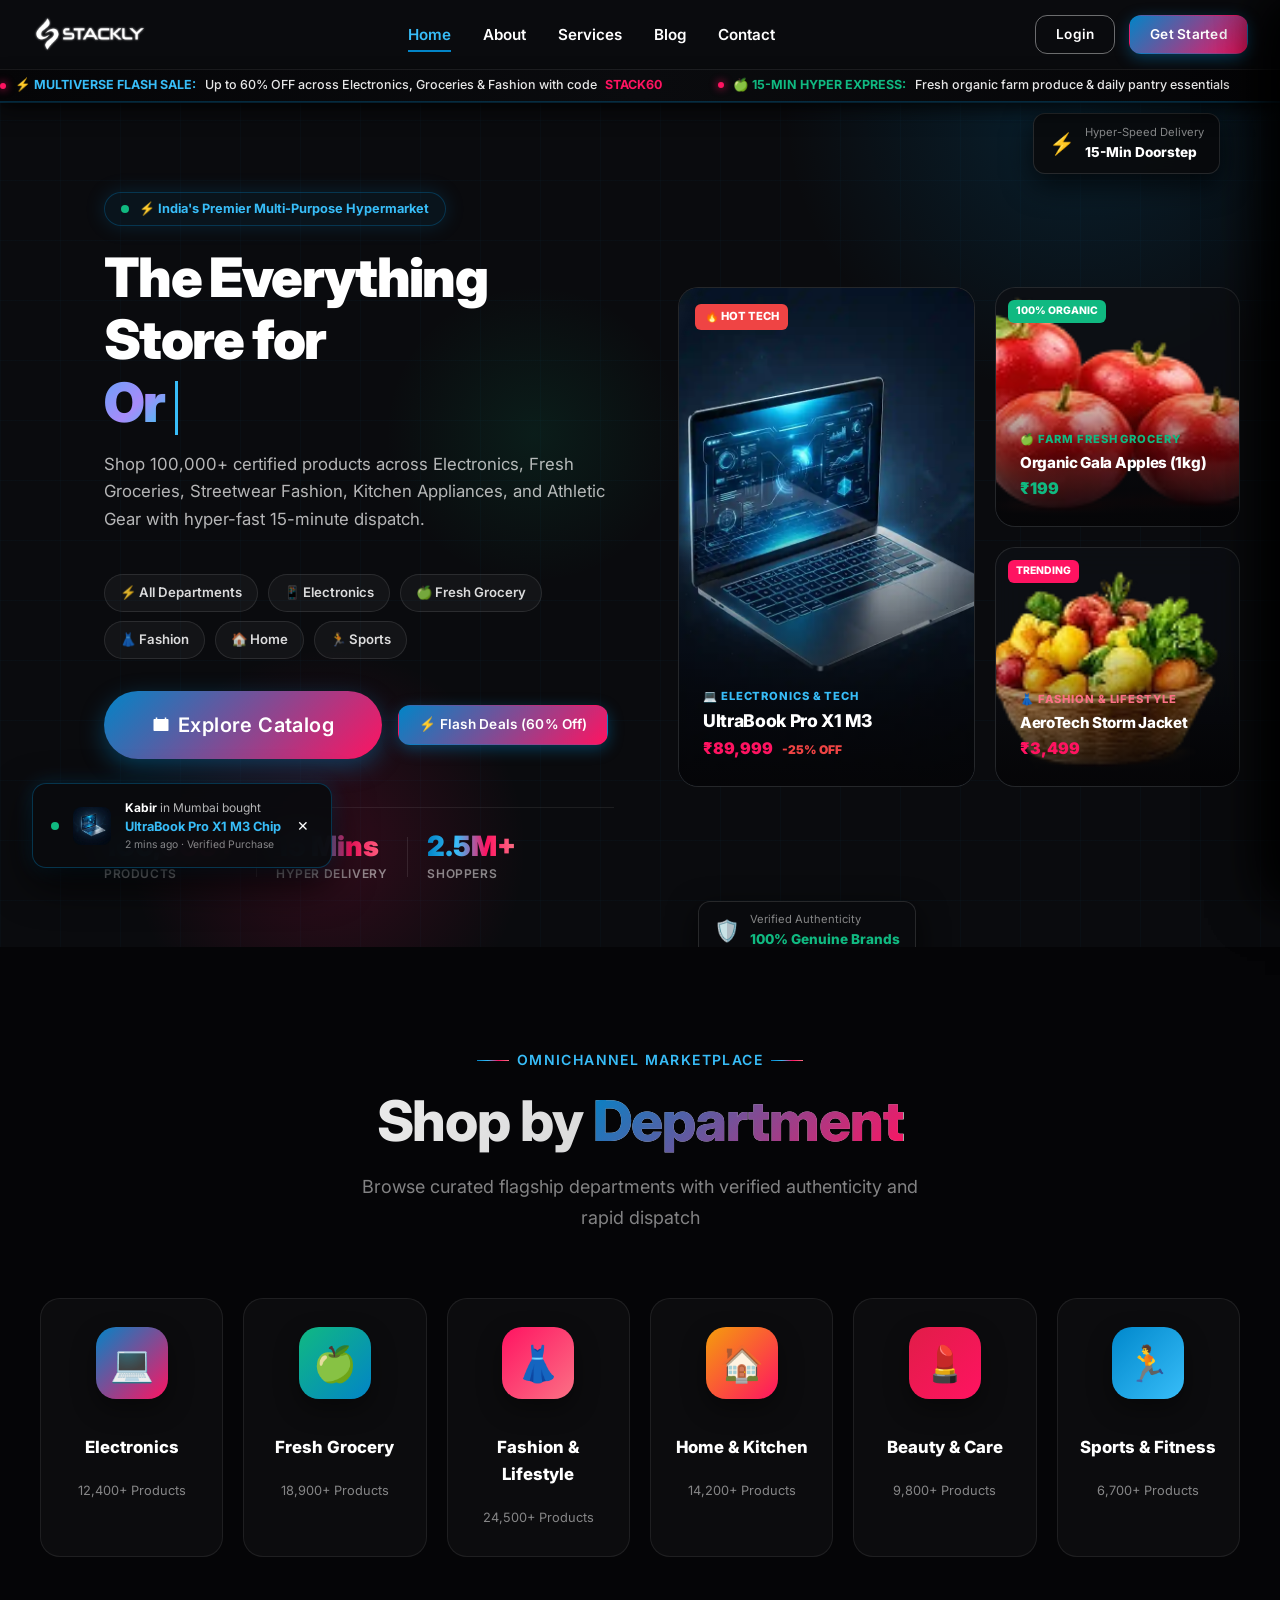
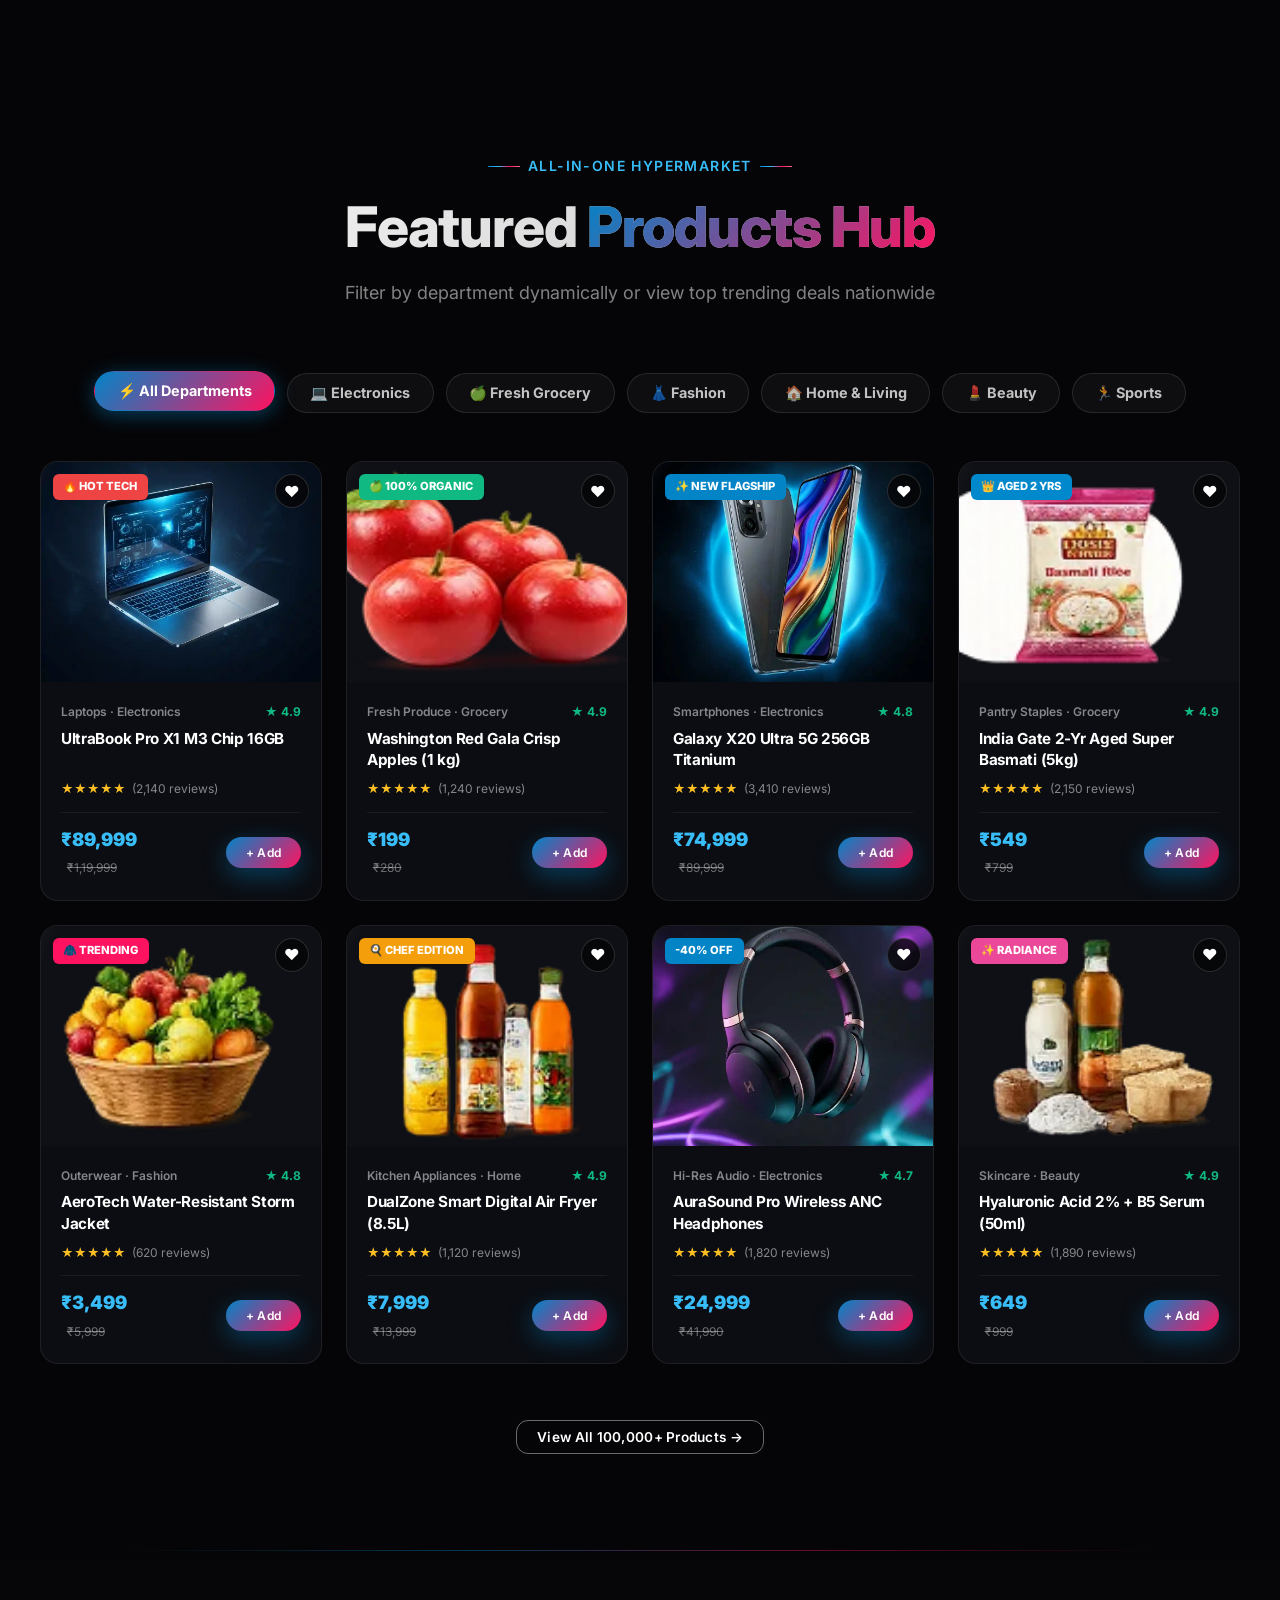
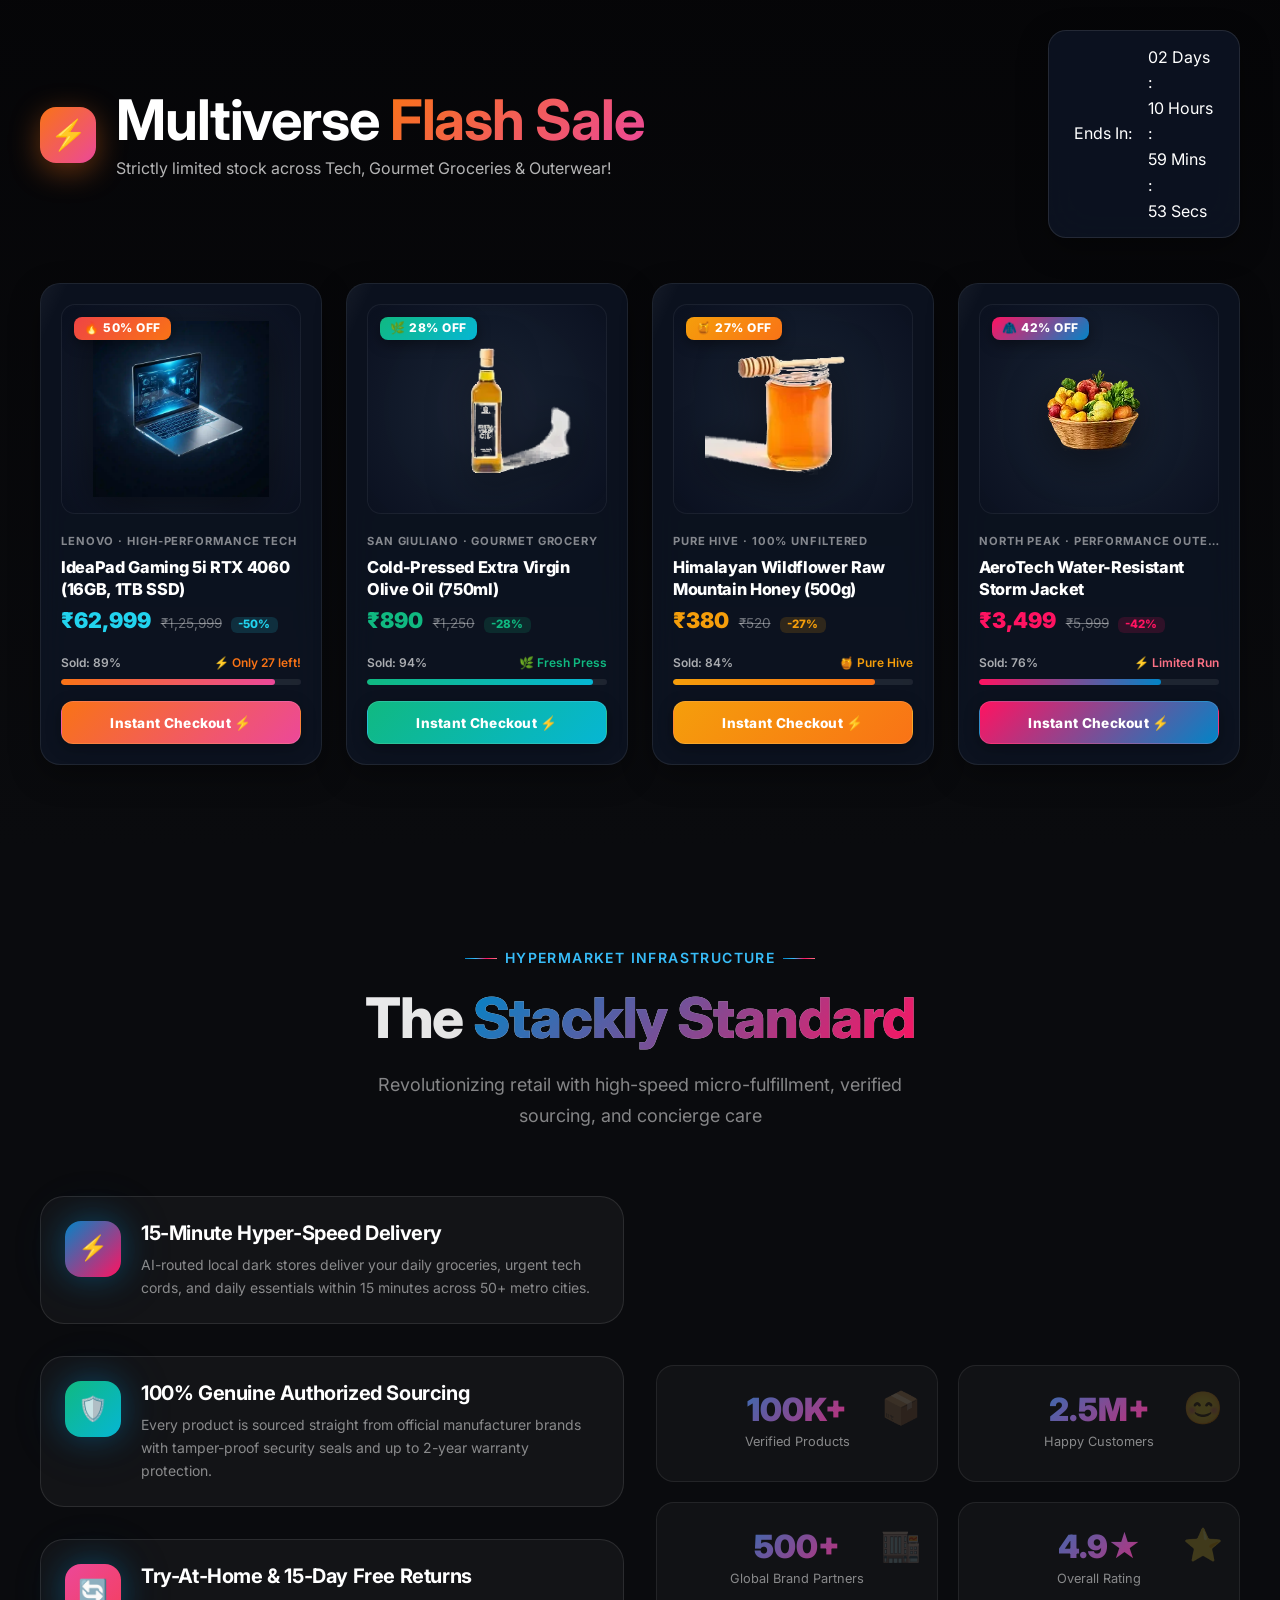
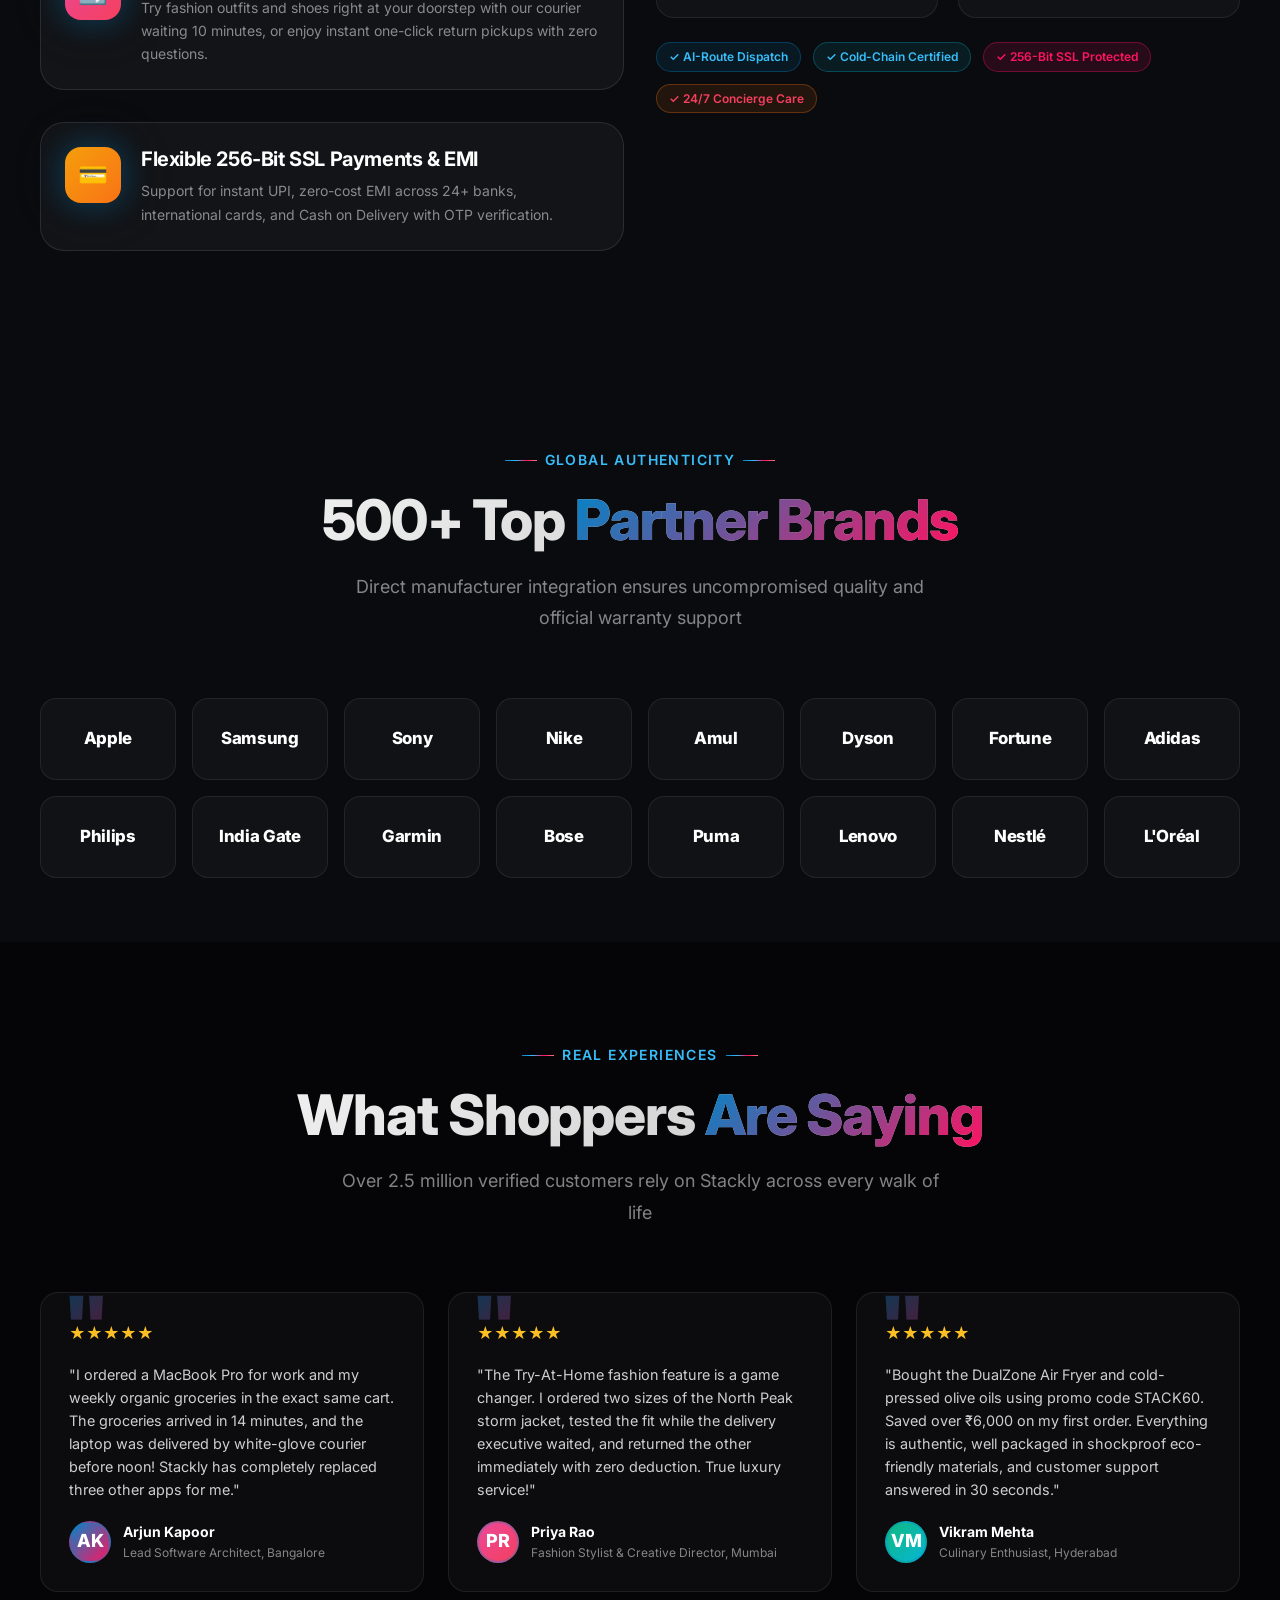
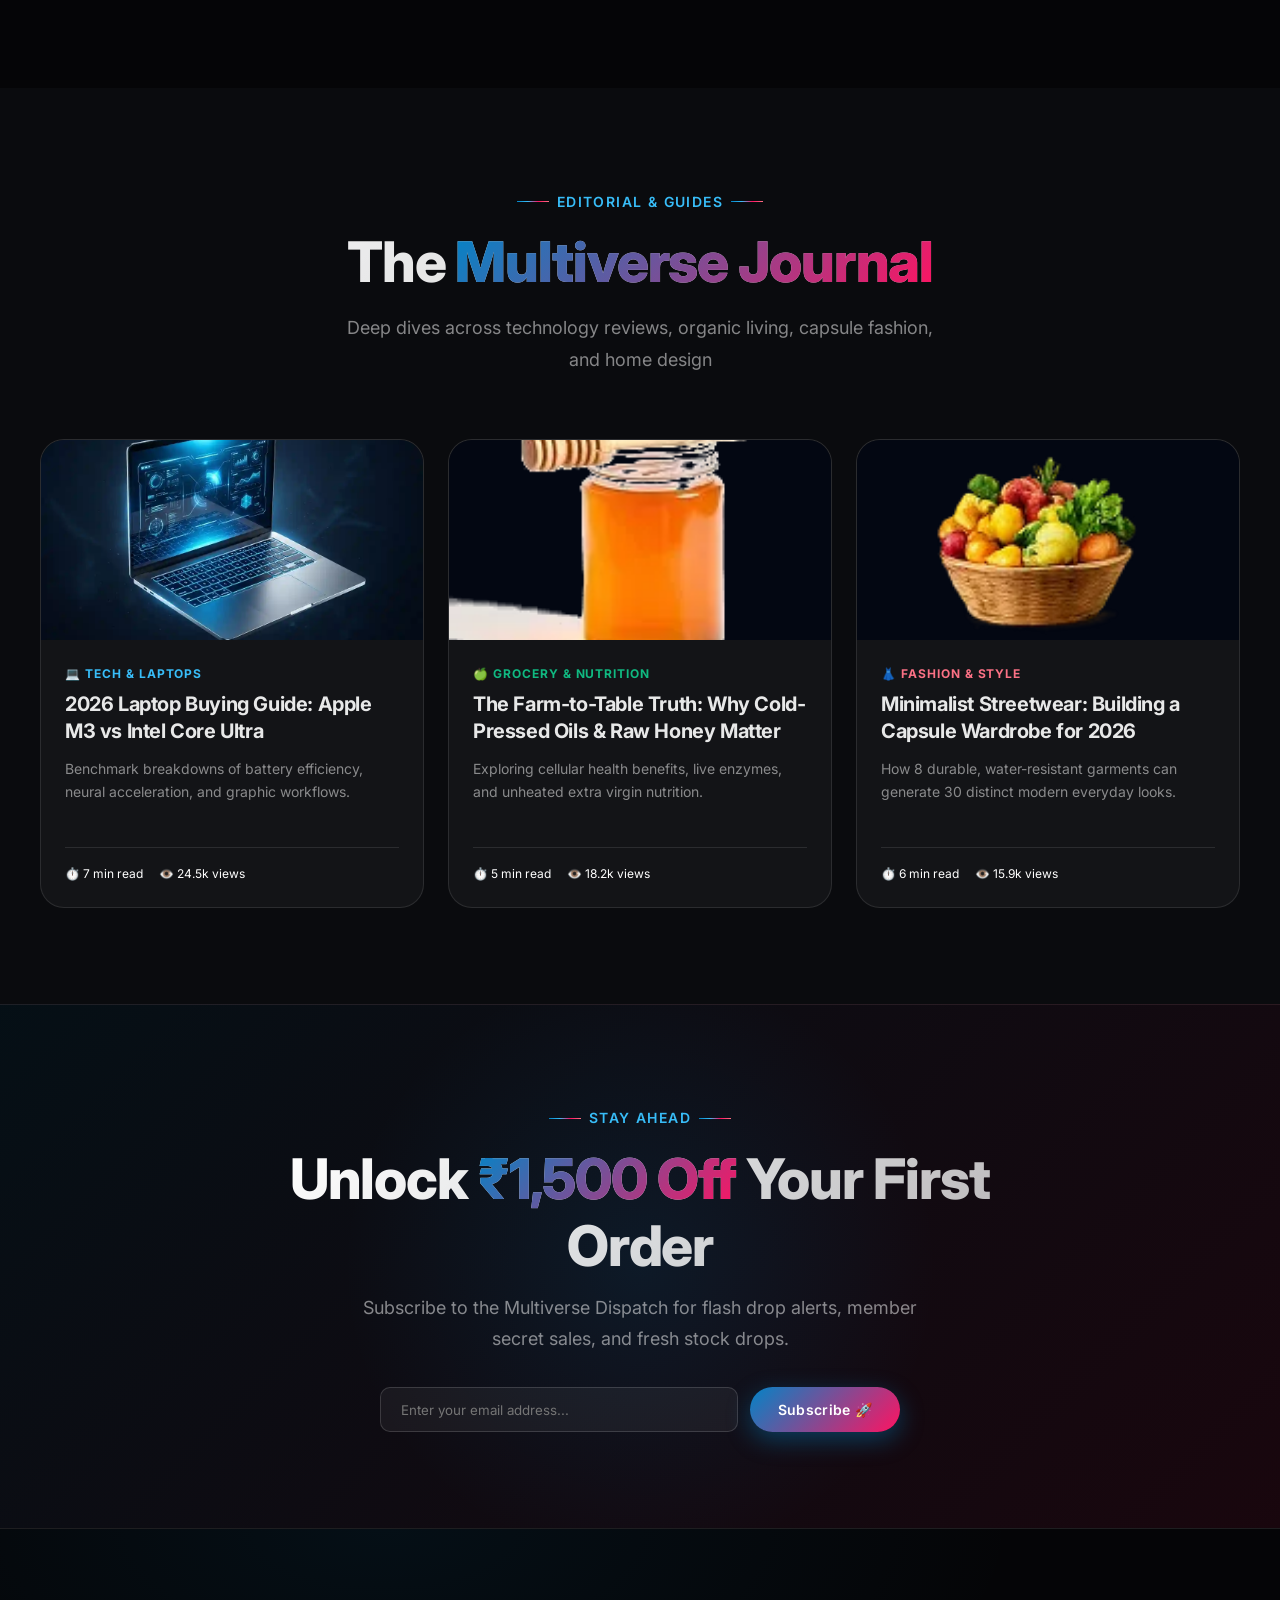
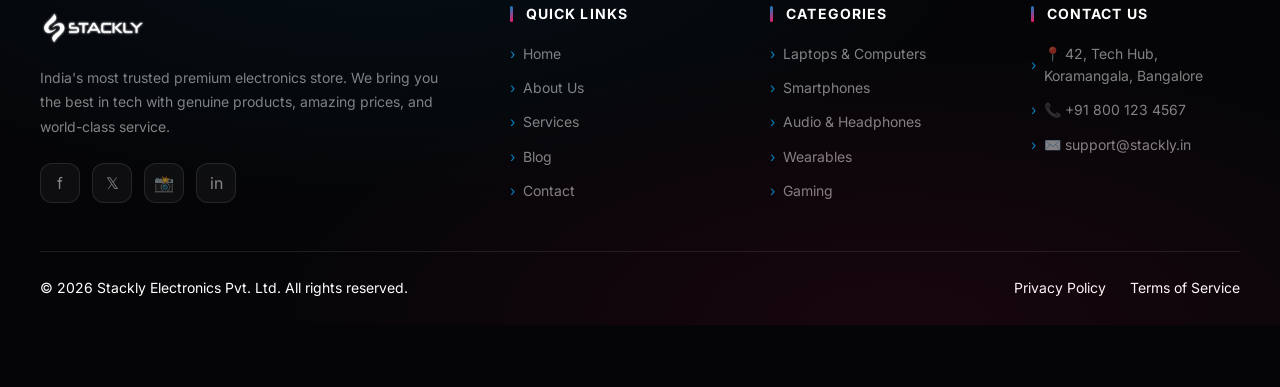
==== index.html @ fc753eb9 "hi" ====
<!DOCTYPE html>
<html lang="en">
<head>
  <meta charset="UTF-8" />
  <meta name="viewport" content="width=device-width, initial-scale=1.0" />
  <meta name="description" content="Stackly Multiverse — India's Premier Multi-Purpose E-Commerce Hypermarket. Shop 100,000+ verified products: Next-Gen Electronics, Farm-Fresh Groceries, Urban Fashion, Home & Kitchen Living, Beauty & Wellness, and Sports Gear." />
  <meta name="keywords" content="multipurpose ecommerce, electronics, grocery, fashion, home appliances, beauty, sports, buy online, stackly multiverse" />
  <meta name="author" content="Stackly Multiverse" />
  <meta property="og:title" content="Stackly Multiverse — The Multi-Purpose Hypermarket" />
  <meta property="og:description" content="Next-Gen Electronics, Organic Groceries, Designer Fashion, Smart Living. 15-Minute Delivery & 100% Genuine Warranty." />
  <meta property="og:type" content="website" />
  <meta property="og:image" content="images/hero-showcase.webp" />
  <meta name="theme-color" content="#050507" />
  <title>Stackly — Multiverse Multi-Purpose E-Commerce Hypermarket</title>

  <!-- CSS -->
  <link rel="stylesheet" href="css/variables.css" />
  <link rel="stylesheet" href="css/base.css" />
  <link rel="stylesheet" href="css/components.css" />
  <link rel="stylesheet" href="css/animations.css" />
  <link rel="stylesheet" href="css/home.css" />
  <link rel="stylesheet" href="css/responsive.css" />

  <style>
    /* ── STACKLY MULTIVERSE REVOLUTIONARY STYLING ── */
    :root {
      --navy-950: #050507; /* Pure OLED Jet Black */
      --navy-900: #0A0B0E; /* Jet Black Surface */
      --navy-800: #0E1015; /* Jet Black Card Container */
      --navy-700: #14161C; /* Jet Black Elevated */
      --blue-electric: #0284C7; /* Electric Cerulean Blue */
      --purple-vivid: #FF1361; /* Vivid Neon Rose */
      --cerulean: #0284C7;
      --neon-rose: #FF1361;
      --cyan-neon: #38BDF8; /* Luminous Cerulean Sky */
      --emerald-glow: #10B981;
      --orange-fire: #FF1361;
    }

    body {
      background-color: var(--navy-950);
      color: #ffffff;
      overflow-x: hidden;
      font-family: 'Outfit', 'Inter', -apple-system, BlinkMacSystemFont, sans-serif;
    }



    /* Hero section */
    .hero {
      padding-top: calc(var(--nav-height) + 30px);
      min-height: 92vh;
      display: flex;
      align-items: center;
      position: relative;
    }
    .hero-badge-wrap {
      display: inline-flex;
      align-items: center;
      gap: 0.6rem;
      background: rgba(2, 132, 199, 0.08);
      border: 1px solid rgba(2, 132, 199, 0.3);
      border-radius: 50px;
      padding: 0.35rem 1rem;
      font-size: 0.8rem;
      font-weight: 700;
      margin-bottom: 1.25rem;
      color: #38BDF8;
      box-shadow: 0 0 20px rgba(2, 132, 199, 0.2);
    }

    /* Department Pills in Hero */
    .hero-dept-pills {
      display: flex;
      flex-wrap: wrap;
      gap: 0.6rem;
      margin-top: 1.75rem;
      margin-bottom: 2rem;
    }
    .hero-dept-pill {
      background: rgba(255,255,255,0.04);
      border: 1px solid rgba(255,255,255,0.1);
      color: rgba(255,255,255,0.85);
      padding: 0.45rem 0.95rem;
      border-radius: 50px;
      font-size: 0.825rem;
      font-weight: 600;
      cursor: pointer;
      transition: all 0.25s ease;
      display: inline-flex;
      align-items: center;
      gap: 0.35rem;
      text-decoration: none;
    }
    .hero-dept-pill:hover {
      background: rgba(2, 132, 199, 0.18);
      border-color: rgba(2, 132, 199, 0.45);
      color: #fff;
      transform: translateY(-2px);
      box-shadow: 0 4px 15px rgba(2, 132, 199, 0.25);
    }

    /* Department Hub Tabs in Catalog */
    .dept-tabs-container {
      display: flex;
      justify-content: center;
      flex-wrap: wrap;
      gap: 0.75rem;
      margin: 2rem 0 3rem;
    }
    .dept-tab-btn {
      background: rgba(255,255,255,0.04);
      border: 1px solid rgba(255,255,255,0.1);
      color: rgba(255,255,255,0.75);
      padding: 0.65rem 1.4rem;
      border-radius: 50px;
      font-size: 0.9rem;
      font-weight: 700;
      cursor: pointer;
      transition: all 0.25s cubic-bezier(0.16, 1, 0.3, 1);
      display: flex;
      align-items: center;
      gap: 0.45rem;
    }
    .dept-tab-btn:hover {
      background: rgba(255,255,255,0.08);
      border-color: rgba(255,255,255,0.25);
      color: #fff;
      transform: translateY(-2px);
    }
    .dept-tab-btn.active {
      background: linear-gradient(135deg, #0284C7, #FF1361);
      border-color: transparent;
      color: #fff;
      box-shadow: 0 4px 20px rgba(2, 132, 199, 0.45);
      transform: translateY(-2px);
    }

    /* Hero 4-card 3D Grid */
    .multiverse-hero-grid {
      display: grid;
      grid-template-columns: 1.15fr 0.95fr;
      grid-template-rows: 240px 240px;
      gap: 1.25rem;
      height: 500px;
    }
    .m-hero-card {
      position: relative;
      border-radius: 20px;
      overflow: hidden;
      border: 1px solid rgba(255,255,255,0.1);
      background: rgba(14, 16, 21, 0.85);
      backdrop-filter: blur(16px);
      cursor: pointer;
      transition: all 0.35s cubic-bezier(0.16, 1, 0.3, 1);
    }
    .m-hero-card:hover {
      transform: translateY(-6px) scale(1.02);
      border-color: rgba(2, 132, 199, 0.45);
      box-shadow: 0 20px 40px rgba(0,0,0,0.8), 0 0 25px rgba(2, 132, 199, 0.25);
    }
    .m-hero-card.span-row {
      grid-row: span 2;
    }
    .m-hero-card img {
      width: 100%;
      height: 100%;
      object-fit: cover;
      object-position: center;
      transition: transform 0.6s ease;
    }
    .m-hero-card:hover img {
      transform: scale(1.08);
    }
    .m-hero-card-overlay {
      position: absolute;
      inset: 0;
      background: linear-gradient(180deg, transparent 40%, rgba(5, 5, 7, 0.95) 100%);
      display: flex;
      flex-direction: column;
      justify-content: flex-end;
      padding: 1.5rem;
    }
    .m-hero-card-dept {
      font-size: 0.7rem;
      font-weight: 800;
      text-transform: uppercase;
      letter-spacing: 0.08em;
      color: #38BDF8;
      margin-bottom: 0.25rem;
    }
    .m-hero-card-title {
      font-size: 1.1rem;
      font-weight: 800;
      color: #ffffff;
      line-height: 1.25;
      margin-bottom: 0.25rem;
    }
    .m-hero-card-price {
      font-size: 1rem;
      font-weight: 900;
      color: #FF1361;
    }

    /* Floating Badge Pill */
    .hero-floating-pill {
      position: absolute;
      background: rgba(10, 11, 14, 0.92);
      border: 1px solid rgba(255,255,255,0.12);
      border-radius: 12px;
      padding: 0.6rem 0.95rem;
      display: flex;
      align-items: center;
      gap: 0.6rem;
      box-shadow: 0 10px 30px rgba(0,0,0,0.7);
      backdrop-filter: blur(12px);
      z-index: 5;
      animation: heroFloatUp 6s ease-in-out infinite;
    }

    /* Category Cards */
    .category-card {
      background: rgba(255,255,255,0.03);
      border: 1px solid rgba(255,255,255,0.08);
      border-radius: 20px;
      padding: 1.75rem 1.25rem;
      text-align: center;
      transition: all 0.3s cubic-bezier(0.16, 1, 0.3, 1);
      display: flex;
      flex-direction: column;
      align-items: center;
      text-decoration: none;
    }
    .category-card:hover {
      transform: translateY(-8px);
      background: rgba(255,255,255,0.06);
      border-color: rgba(2, 132, 199, 0.4);
      box-shadow: 0 15px 35px rgba(0,0,0,0.6), 0 0 20px rgba(2, 132, 199, 0.2);
    }
    .category-card .cat-icon-box {
      width: 72px; height: 72px;
      border-radius: 20px;
      display: flex; align-items: center; justify-content: center;
      font-size: 2.2rem;
      margin-bottom: 1.2rem;
      box-shadow: 0 10px 25px rgba(0,0,0,0.4);
      transition: transform 0.3s ease;
    }
    .category-card:hover .cat-icon-box {
      transform: scale(1.12) rotate(4deg);
    }

    /* Product Card Body Enhancements */
    .product-card {
      background: rgba(14, 16, 21, 0.85);
      border: 1px solid rgba(255,255,255,0.08);
      border-radius: 18px;
      overflow: hidden;
      display: flex;
      flex-direction: column;
      transition: all 0.3s cubic-bezier(0.16, 1, 0.3, 1);
    }
    .product-card:hover {
      transform: translateY(-6px);
      border-color: rgba(2, 132, 199, 0.4);
      box-shadow: 0 15px 35px rgba(0,0,0,0.7), 0 0 20px rgba(2, 132, 199, 0.2);
    }
    .product-card__image-wrap {
      height: 220px;
      position: relative;
      overflow: hidden;
      background: #0A0B0E;
      display: flex; align-items: center; justify-content: center;
    }
    .product-card__image {
      width: 100%; height: 100%;
      object-fit: cover;
      transition: transform 0.5s ease;
    }
    .product-card:hover .product-card__image {
      transform: scale(1.08);
    }
    .product-card__badge {
      position: absolute;
      top: 0.75rem; left: 0.75rem;
      padding: 0.25rem 0.65rem;
      border-radius: 6px;
      font-size: 0.7rem;
      font-weight: 800;
      color: #fff;
      z-index: 2;
    }
    .product-card__fav {
      position: absolute;
      top: 0.75rem; right: 0.75rem;
      width: 34px; height: 34px;
      border-radius: 50%;
      background: rgba(5, 5, 7, 0.8);
      border: 1px solid rgba(255,255,255,0.15);
      display: flex; align-items: center; justify-content: center;
      cursor: pointer;
      font-size: 0.95rem;
      color: #fff;
      z-index: 2;
      transition: all 0.2s ease;
    }
    .product-card__fav:hover {
      transform: scale(1.15);
      background: rgba(255, 19, 97, 0.2);
      border-color: #FF1361;
      color: #FF1361;
    }
    .product-card__overlay {
      position: absolute;
      inset: 0;
      background: rgba(5, 5, 7, 0.6);
      opacity: 0;
      display: flex;
      align-items: center;
      justify-content: center;
      transition: opacity 0.3s ease;
      z-index: 1;
    }
    .product-card:hover .product-card__overlay {
      opacity: 1;
    }
    .product-card__body {
      padding: 1.25rem;
      display: flex;
      flex-direction: column;
      flex: 1;
    }
    .product-card__category {
      font-size: 0.75rem;
      color: rgba(255,255,255,0.5);
      font-weight: 600;
      margin-bottom: 0.4rem;
    }
    .product-card__name {
      font-size: 0.95rem;
      font-weight: 700;
      color: #ffffff;
      line-height: 1.4;
      margin-bottom: 0.5rem;
      display: -webkit-box;
      -webkit-line-clamp: 2;
      -webkit-box-orient: vertical;
      overflow: hidden;
      min-height: 2.7rem;
    }
    .product-card__rating {
      font-size: 0.75rem;
      display: flex;
      align-items: center;
      gap: 0.35rem;
      margin-bottom: 0.85rem;
    }
    .product-card__footer {
      display: flex;
      align-items: center;
      justify-content: space-between;
      margin-top: auto;
      padding-top: 0.75rem;
      border-top: 1px solid rgba(255,255,255,0.06);
    }
    .product-card__price {
      font-size: 1.15rem;
      font-weight: 900;
      color: #38BDF8;
    }
    .product-card__original-price {
      font-size: 0.75rem;
      color: rgba(255,255,255,0.4);
      text-decoration: line-through;
      margin-left: 0.35rem;
    }

    /* Responsive */
    @media (max-width: 992px) {
      .multiverse-hero-grid {
        grid-template-columns: 1fr;
        height: auto;
      }
      .m-hero-card.span-row {
        grid-row: auto;
        height: 260px;
      }
      .m-hero-card {
        height: 220px;
      }
    }
  </style>
</head>

<body class="has-deals-bar">

  <!-- Scroll Progress Indicator (Reference) -->
  <div class="scroll-progress-container" id="scroll-progress-container">
    <div class="scroll-progress-bar"></div>
  </div>

  <!-- ═══════════════════════════════════════════════ NAVBAR HEADER (REFERENCE) ══ -->
  <header>
    <div class="container navbar">
      <!-- Exact Logo from Reference -->
      <a href="index.html" class="logo" id="nav-brand-logo" aria-label="Stackly Home">
        <img class="logo-img" src="images/stackly-logo.webp" alt="Stackly Logo">
      </a>

      <!-- Nav Links from Reference -->
      <ul class="nav-links" id="navbar-links">
        <li><a href="index.html" class="nav-link active">Home</a></li>
        <li><a href="about.html" class="nav-link">About</a></li>
        <li><a href="services.html" class="nav-link">Services</a></li>
        <li><a href="blog.html" class="nav-link">Blog</a></li>
        <li><a href="contact.html" class="nav-link">Contact</a></li>
        <li class="mobile-menu-actions">
          <a href="login.html" class="btn btn-outline btn-sm btn-shimmer">Login</a>
          <a href="create-account.html" class="btn btn-secondary btn-sm btn-shimmer">Get Started</a>
        </li>
      </ul>

      <!-- Nav Actions from Reference -->
      <div class="nav-actions">
        <a href="login.html" class="btn btn-outline btn-sm btn-shimmer" id="nav-login">Login</a>
        <a href="create-account.html" class="btn btn-secondary btn-sm btn-shimmer" id="nav-get-started">Get Started</a>
      </div>
      <!-- Hamburger Menu Toggle -->
      <button class="hamburger" id="navbar-hamburger" aria-label="Toggle Navigation">
        <span></span>
        <span></span>
        <span></span>
      </button>
    </div>

    <!-- ═══════════════════════════════════════════════ TOP SALE LINE / LIVE DEALS TICKER ══ -->
    <div class="live-deals-bar" aria-label="Live deals ticker">
      <div class="live-deals-track">
        <div class="live-deal-item"><span class="live-deal-dot"></span> <span class="accent">⚡ MULTIVERSE FLASH SALE:</span> Up to 60% OFF across Electronics, Groceries & Fashion with code <span class="accent-orange">STACK60</span></div>
        <div class="live-deal-item"><span class="live-deal-dot"></span> <span class="accent-green">🍏 15-MIN HYPER EXPRESS:</span> Fresh organic farm produce & daily pantry essentials</div>
        <div class="live-deal-item"><span class="live-deal-dot"></span> <span class="accent">📱 TECH DROP:</span> Apple M3 Laptops · Galaxy S25 Ultra · Sony WH-1000XM5 in stock</div>
        <div class="live-deal-item"><span class="live-deal-dot"></span> <span class="accent-orange">👗 FASHION SEASON:</span> 40% OFF North Peak Storm Jackets & Performance Footwear</div>
        <div class="live-deal-item"><span class="live-deal-dot"></span> 📦 Free Express White-Glove Courier on orders above ₹999 | 🛡️ 100% Genuine Brand Warranty</div>
        <div class="live-deal-item"><span class="live-deal-dot"></span> <span class="accent">⚡ MULTIVERSE FLASH SALE:</span> Up to 60% OFF across Electronics, Groceries & Fashion with code <span class="accent-orange">STACK60</span></div>
        <div class="live-deal-item"><span class="live-deal-dot"></span> <span class="accent-green">🍏 15-MIN HYPER EXPRESS:</span> Fresh organic farm produce & daily pantry essentials</div>
        <div class="live-deal-item"><span class="live-deal-dot"></span> <span class="accent">📱 TECH DROP:</span> Apple M3 Laptops · Galaxy S25 Ultra · Sony WH-1000XM5 in stock</div>
      </div>
    </div>
  </header>

  <!-- ═══════════════════════════════════════════════ MULTIVERSE HERO ══ -->
  <section class="hero" id="hero" aria-label="Hero section">

    <!-- Ambient Glowing Orbs Background -->
    <div class="hero-bg" aria-hidden="true">
      <div class="hero-grid-pattern"></div>
      <div class="hero-animated-bg">
        <div class="orb-1" style="background:radial-gradient(circle,rgba(2,132,199,0.18) 0%,transparent 70%)"></div>
        <div class="orb-2" style="background:radial-gradient(circle,rgba(255,19,97,0.16) 0%,transparent 70%)"></div>
        <div class="orb-3" style="background:radial-gradient(circle,rgba(16,185,129,0.10) 0%,transparent 70%)"></div>
      </div>
      <div class="hero-particles" id="heroParticles"></div>
    </div>

    <div class="container hero-grid" style="display:grid;grid-template-columns:1.05fr 1fr;gap:3rem;align-items:center;position:relative;z-index:2">
      
      <!-- Left: Content -->
      <div class="hero-content" style="padding-right:1rem">
        <div class="hero-badge-wrap reveal">
          <span class="live-beacon"></span>
          <span>⚡ India's Premier Multi-Purpose Hypermarket</span>
        </div>

        <h1 class="hero-headline reveal delay-1" id="hero-title" style="font-size:3.4rem;line-height:1.15;font-weight:900;margin-bottom:1rem">
          <span>The Everything Store for </span><br/>
          <span style="background:linear-gradient(135deg,#60A5FA,#A78BFA,#22D3EE);-webkit-background-clip:text;-webkit-text-fill-color:transparent;background-clip:text">
            <span data-typing='["Next-Gen Electronics","Organic Farm Groceries","Designer Urban Fashion","Smart Living & Home","Active Sports Fitness"]'>Next-Gen Electronics</span>
          </span>
          <span class="typing-cursor" aria-hidden="true"></span>
        </h1>

        <p class="hero-desc reveal delay-2" style="font-size:1.05rem;line-height:1.65;color:rgba(255,255,255,0.7);max-width:540px">
          Shop 100,000+ certified products across Electronics, Fresh Groceries, Streetwear Fashion, Kitchen Appliances, and Athletic Gear with hyper-fast 15-minute dispatch.
        </p>

        <!-- Department Quick Switcher Pills in Hero -->
        <div class="hero-dept-pills reveal delay-2">
          <a href="#featured" onclick="StacklyStore.filterByDepartment('all')" class="hero-dept-pill">⚡ All Departments</a>
          <a href="#featured" onclick="StacklyStore.filterByDepartment('electronics')" class="hero-dept-pill">📱 Electronics</a>
          <a href="#featured" onclick="StacklyStore.filterByDepartment('grocery')" class="hero-dept-pill">🍏 Fresh Grocery</a>
          <a href="#featured" onclick="StacklyStore.filterByDepartment('fashion')" class="hero-dept-pill">👗 Fashion</a>
          <a href="#featured" onclick="StacklyStore.filterByDepartment('home')" class="hero-dept-pill">🏠 Home</a>
          <a href="#featured" onclick="StacklyStore.filterByDepartment('sports')" class="hero-dept-pill">🏃 Sports</a>
        </div>

        <div class="hero-cta reveal delay-3" style="display:flex;gap:1rem;flex-wrap:wrap">
          <a href="404.html" class="btn btn-primary btn-xl magnetic" id="hero-shop-now" aria-label="Explore Catalog">
            <svg width="18" height="18" viewBox="0 0 24 24" fill="currentColor"><path d="M7 4V2H5v2H3a1 1 0 0 0-1 1v14a1 1 0 0 0 1 1h18a1 1 0 0 0 1-1V5a1 1 0 0 0-1-1h-2V2h-2v2H7zm11 2v2h-2V6H8v2H6V6H4v12h16V6h-2z"/></svg>
            Explore Catalog
          </a>
          <a href="404.html" class="btn btn-secondary btn-xl" id="hero-view-deals" aria-label="View Flash Deals">
            ⚡ Flash Deals (60% Off)
          </a>
        </div>

        <!-- Animated Stats Counter -->
        <div class="hero-stats reveal delay-4" style="margin-top:2.5rem;display:flex;gap:2.5rem;border-top:1px solid rgba(255,255,255,0.08);padding-top:1.5rem">
          <div class="hero-stat-item">
            <div class="hero-stat-number" style="font-size:1.75rem;font-weight:900;color:#fff" data-counter data-target="100000" data-suffix="+" data-duration="2500">100K+</div>
            <div class="hero-stat-label" style="font-size:0.75rem;color:rgba(255,255,255,0.5);text-transform:uppercase;letter-spacing:0.05em">Products</div>
          </div>
          <div class="hero-stat-item">
            <div class="hero-stat-number" style="font-size:1.75rem;font-weight:900;color:#10B981" data-counter data-target="15" data-suffix=" Mins" data-duration="1500">15 Mins</div>
            <div class="hero-stat-label" style="font-size:0.75rem;color:rgba(255,255,255,0.5);text-transform:uppercase;letter-spacing:0.05em">Hyper Delivery</div>
          </div>
          <div class="hero-stat-item">
            <div class="hero-stat-number" style="font-size:1.75rem;font-weight:900;color:#60A5FA" data-counter data-target="2.5" data-suffix="M+" data-duration="2000" data-decimals="1">2.5M+</div>
            <div class="hero-stat-label" style="font-size:0.75rem;color:rgba(255,255,255,0.5);text-transform:uppercase;letter-spacing:0.05em">Shoppers</div>
          </div>
        </div>
      </div>

      <!-- Right: Visual Multiverse 4-Card 3D Showcase -->
      <div class="hero-visual reveal reveal-right" style="position:relative">
        
        <div class="multiverse-hero-grid" data-parallax="0.04">
          
          <!-- Card 1 (Span 2 rows): Laptop & Tech -->
          <div class="m-hero-card span-row tilt-card shimmer-card" onclick="StacklyStore.openQuickView('p-laptop-1')">
            <img src="images/product-laptop.webp" alt="UltraBook Pro X1 M3" loading="eager" />
            <div class="m-hero-card-overlay">
              <span class="m-hero-card-dept">💻 Electronics & Tech</span>
              <h3 class="m-hero-card-title">UltraBook Pro X1 M3</h3>
              <div class="m-hero-card-price">₹89,999 <span style="font-size:0.75rem;color:#ef4444;margin-left:0.4rem">-25% OFF</span></div>
            </div>
            <div style="position:absolute;top:1rem;left:1rem;background:#EF4444;color:#fff;font-size:0.7rem;font-weight:800;padding:0.25rem 0.6rem;border-radius:6px;z-index:2">🔥 HOT TECH</div>
          </div>

          <!-- Card 2: Fresh Grocery -->
          <div class="m-hero-card tilt-card shimmer-card" onclick="StacklyStore.openQuickView('p-groc-1')">
            <img src="images/product-apples.webp" alt="Fresh Washington Gala Apples" loading="eager" />
            <div class="m-hero-card-overlay">
              <span class="m-hero-card-dept" style="color:#10B981">🍏 Farm Fresh Grocery</span>
              <h3 class="m-hero-card-title" style="font-size:0.95rem">Organic Gala Apples (1kg)</h3>
              <div class="m-hero-card-price" style="color:#10B981">₹199</div>
            </div>
            <div style="position:absolute;top:0.75rem;left:0.75rem;background:#10B981;color:#fff;font-size:0.65rem;font-weight:800;padding:0.2rem 0.5rem;border-radius:6px;z-index:2">100% ORGANIC</div>
          </div>

          <!-- Card 3: Urban Fashion -->
          <div class="m-hero-card tilt-card shimmer-card" onclick="StacklyStore.openQuickView('p-fash-1')">
            <img src="images/product-jacket.webp" alt="AeroTech Storm Jacket" loading="eager" />
            <div class="m-hero-card-overlay">
              <span class="m-hero-card-dept" style="color:#FB7185">👗 Fashion & Lifestyle</span>
              <h3 class="m-hero-card-title" style="font-size:0.95rem">AeroTech Storm Jacket</h3>
              <div class="m-hero-card-price" style="color:#FF1361">₹3,499</div>
            </div>
            <div style="position:absolute;top:0.75rem;left:0.75rem;background:#FF1361;color:#fff;font-size:0.65rem;font-weight:800;padding:0.2rem 0.5rem;border-radius:6px;z-index:2">TRENDING</div>
          </div>

        </div>

        <!-- Floating Info Badges -->
        <div class="hero-floating-pill hero-float-1" style="top:-15px;right:20px">
          <span style="font-size:1.3rem">⚡</span>
          <div>
            <div style="font-size:0.7rem;color:rgba(255,255,255,0.5)">Hyper-Speed Delivery</div>
            <div style="font-size:0.85rem;font-weight:800;color:#fff">15-Min Doorstep</div>
          </div>
        </div>

        <div class="hero-floating-pill hero-float-2" style="bottom:-15px;left:20px">
          <span style="font-size:1.3rem">🛡️</span>
          <div>
            <div style="font-size:0.7rem;color:rgba(255,255,255,0.5)">Verified Authenticity</div>
            <div style="font-size:0.85rem;font-weight:800;color:#10B981">100% Genuine Brands</div>
          </div>
        </div>

      </div>

    </div>
  </section>

  <!-- ═══════════════════════════════════════════════ SHOP BY 6 CORE DEPARTMENTS ══ -->
  <section class="section categories-section" id="departments" aria-label="Shop by Department">
    <div class="container">
      <div class="section-header reveal">
        <div class="section-label">Omnichannel Marketplace</div>
        <h2 class="section-title">Shop by <span class="highlight">Department</span></h2>
        <p class="section-subtitle">Browse curated flagship departments with verified authenticity and rapid dispatch</p>
      </div>

      <div class="categories-grid" style="display:grid;grid-template-columns:repeat(auto-fit,minmax(180px,1fr));gap:1.25rem">
        
        <a href="#featured" onclick="StacklyStore.filterByDepartment('electronics')" class="category-card reveal" aria-label="Electronics & Tech">
          <div class="cat-icon-box" style="background:linear-gradient(135deg,#0284C7,#FF1361)">💻</div>
          <div class="category-name" style="font-weight:800;font-size:1.05rem;color:#fff;margin-bottom:0.25rem">Electronics</div>
          <div class="category-count" style="font-size:0.8rem;color:rgba(255,255,255,0.5)">12,400+ Products</div>
        </a>

        <a href="#featured" onclick="StacklyStore.filterByDepartment('grocery')" class="category-card reveal delay-1" aria-label="Fresh Grocery">
          <div class="cat-icon-box" style="background:linear-gradient(135deg,#10B981,#0284C7)">🍏</div>
          <div class="category-name" style="font-weight:800;font-size:1.05rem;color:#fff;margin-bottom:0.25rem">Fresh Grocery</div>
          <div class="category-count" style="font-size:0.8rem;color:rgba(255,255,255,0.5)">18,900+ Products</div>
        </a>

        <a href="#featured" onclick="StacklyStore.filterByDepartment('fashion')" class="category-card reveal delay-2" aria-label="Fashion & Apparel">
          <div class="cat-icon-box" style="background:linear-gradient(135deg,#FF1361,#FB7185)">👗</div>
          <div class="category-name" style="font-weight:800;font-size:1.05rem;color:#fff;margin-bottom:0.25rem">Fashion & Lifestyle</div>
          <div class="category-count" style="font-size:0.8rem;color:rgba(255,255,255,0.5)">24,500+ Products</div>
        </a>

        <a href="#featured" onclick="StacklyStore.filterByDepartment('home')" class="category-card reveal delay-3" aria-label="Home & Kitchen">
          <div class="cat-icon-box" style="background:linear-gradient(135deg,#F59E0B,#FF1361)">🏠</div>
          <div class="category-name" style="font-weight:800;font-size:1.05rem;color:#fff;margin-bottom:0.25rem">Home & Kitchen</div>
          <div class="category-count" style="font-size:0.8rem;color:rgba(255,255,255,0.5)">14,200+ Products</div>
        </a>

        <a href="#featured" onclick="StacklyStore.filterByDepartment('beauty')" class="category-card reveal delay-4" aria-label="Beauty & Wellness">
          <div class="cat-icon-box" style="background:linear-gradient(135deg,#E11D48,#FF1361)">💄</div>
          <div class="category-name" style="font-weight:800;font-size:1.05rem;color:#fff;margin-bottom:0.25rem">Beauty & Care</div>
          <div class="category-count" style="font-size:0.8rem;color:rgba(255,255,255,0.5)">9,800+ Products</div>
        </a>

        <a href="#featured" onclick="StacklyStore.filterByDepartment('sports')" class="category-card reveal delay-5" aria-label="Sports & Fitness">
          <div class="cat-icon-box" style="background:linear-gradient(135deg,#0088CC,#38BDF8)">🏃</div>
          <div class="category-name" style="font-weight:800;font-size:1.05rem;color:#fff;margin-bottom:0.25rem">Sports & Fitness</div>
          <div class="category-count" style="font-size:0.8rem;color:rgba(255,255,255,0.5)">6,700+ Products</div>
        </a>

      </div>
    </div>
  </section>

  <!-- ═══════════════════════════════════════════════ MULTIVERSE CATALOG WITH DEPARTMENT SWITCHER ══ -->
  <section class="section featured-products" id="featured" aria-label="Featured Multiverse Catalog">
    <div class="container">
      <div class="section-header reveal">
        <div class="section-label">All-In-One Hypermarket</div>
        <h2 class="section-title">Featured <span class="highlight">Products Hub</span></h2>
        <p class="section-subtitle">Filter by department dynamically or view top trending deals nationwide</p>
      </div>

      <!-- Animated Department Filter Tabs -->
      <div class="dept-tabs-container reveal">
        <button class="dept-tab-btn dept-pill active" onclick="StacklyStore.filterByDepartment('all', this)">⚡ All Departments</button>
        <button class="dept-tab-btn dept-pill" onclick="StacklyStore.filterByDepartment('electronics', this)">💻 Electronics</button>
        <button class="dept-tab-btn dept-pill" onclick="StacklyStore.filterByDepartment('grocery', this)">🍏 Fresh Grocery</button>
        <button class="dept-tab-btn dept-pill" onclick="StacklyStore.filterByDepartment('fashion', this)">👗 Fashion</button>
        <button class="dept-tab-btn dept-pill" onclick="StacklyStore.filterByDepartment('home', this)">🏠 Home & Living</button>
        <button class="dept-tab-btn dept-pill" onclick="StacklyStore.filterByDepartment('beauty', this)">💄 Beauty</button>
        <button class="dept-tab-btn dept-pill" onclick="StacklyStore.filterByDepartment('sports', this)">🏃 Sports</button>
      </div>

      <!-- Dynamic Product Grid -->
      <div class="products-grid" id="featured-products-grid" style="display:grid;grid-template-columns:repeat(auto-fill,minmax(260px,1fr));gap:1.5rem">
        <!-- Rendered by store-engine.js or initial static load -->
        
        <!-- Product 1: Laptop -->
        <div class="product-card tilt-card shimmer-card reveal">
          <div class="product-card__image-wrap">
            <span class="product-card__badge" style="background:#EF4444">🔥 HOT TECH</span>
            <img src="images/product-laptop.webp" alt="UltraBook Pro X1 M3" class="product-card__image" loading="lazy" />
            <button class="product-card__fav trigger-wishlist" onclick="event.stopPropagation(); StacklyStore.toggleWishlist('p-laptop-1')">❤️</button>
            <div class="product-card__overlay">
              <button class="btn btn-secondary btn-sm" onclick="StacklyStore.openQuickView('p-laptop-1')">Quick View</button>
            </div>
          </div>
          <div class="product-card__body">
            <div class="product-card__category" style="display:flex;justify-content:space-between">
              <span>Laptops · Electronics</span>
              <span style="color:#10b981;font-weight:700">★ 4.9</span>
            </div>
            <h3 class="product-card__name" onclick="StacklyStore.openQuickView('p-laptop-1')" style="cursor:pointer">UltraBook Pro X1 M3 Chip 16GB</h3>
            <div class="product-card__rating">
              <span style="color:#FBBF24">★★★★★</span>
              <span style="color:rgba(255,255,255,0.5)">(2,140 reviews)</span>
            </div>
            <div class="product-card__footer">
              <div class="product-card__pricing">
                <span class="product-card__price">₹89,999</span>
                <span class="product-card__original-price">₹1,19,999</span>
              </div>
              <button class="btn btn-primary btn-sm magnetic" onclick="window.location.href='404.html'">+ Add</button>
            </div>
          </div>
        </div>

        <!-- Product 2: Gala Apples -->
        <div class="product-card tilt-card shimmer-card reveal delay-1">
          <div class="product-card__image-wrap">
            <span class="product-card__badge" style="background:#10B981">🍏 100% ORGANIC</span>
            <img src="images/product-apples.webp" alt="Fresh Washington Gala Apples" class="product-card__image" loading="lazy" />
            <button class="product-card__fav trigger-wishlist" onclick="event.stopPropagation(); StacklyStore.toggleWishlist('p-groc-1')">❤️</button>
            <div class="product-card__overlay">
              <button class="btn btn-secondary btn-sm" onclick="StacklyStore.openQuickView('p-groc-1')">Quick View</button>
            </div>
          </div>
          <div class="product-card__body">
            <div class="product-card__category" style="display:flex;justify-content:space-between">
              <span>Fresh Produce · Grocery</span>
              <span style="color:#10b981;font-weight:700">★ 4.9</span>
            </div>
            <h3 class="product-card__name" onclick="StacklyStore.openQuickView('p-groc-1')" style="cursor:pointer">Washington Red Gala Crisp Apples (1 kg)</h3>
            <div class="product-card__rating">
              <span style="color:#FBBF24">★★★★★</span>
              <span style="color:rgba(255,255,255,0.5)">(1,240 reviews)</span>
            </div>
            <div class="product-card__footer">
              <div class="product-card__pricing">
                <span class="product-card__price">₹199</span>
                <span class="product-card__original-price">₹280</span>
              </div>
              <button class="btn btn-primary btn-sm magnetic" onclick="window.location.href='404.html'">+ Add</button>
            </div>
          </div>
        </div>

        <!-- Product 3: Smartphone -->
        <div class="product-card tilt-card shimmer-card reveal delay-2">
          <div class="product-card__image-wrap">
            <span class="product-card__badge" style="background:#0284C7">✨ NEW FLAGSHIP</span>
            <img src="images/product-smartphone.webp" alt="Galaxy X20 Ultra 5G" class="product-card__image" loading="lazy" />
            <button class="product-card__fav trigger-wishlist" onclick="event.stopPropagation(); StacklyStore.toggleWishlist('p-phone-1')">❤️</button>
            <div class="product-card__overlay">
              <button class="btn btn-secondary btn-sm" onclick="StacklyStore.openQuickView('p-phone-1')">Quick View</button>
            </div>
          </div>
          <div class="product-card__body">
            <div class="product-card__category" style="display:flex;justify-content:space-between">
              <span>Smartphones · Electronics</span>
              <span style="color:#10b981;font-weight:700">★ 4.8</span>
            </div>
            <h3 class="product-card__name" onclick="StacklyStore.openQuickView('p-phone-1')" style="cursor:pointer">Galaxy X20 Ultra 5G 256GB Titanium</h3>
            <div class="product-card__rating">
              <span style="color:#FBBF24">★★★★★</span>
              <span style="color:rgba(255,255,255,0.5)">(3,410 reviews)</span>
            </div>
            <div class="product-card__footer">
              <div class="product-card__pricing">
                <span class="product-card__price">₹74,999</span>
                <span class="product-card__original-price">₹89,999</span>
              </div>
              <button class="btn btn-primary btn-sm magnetic" onclick="window.location.href='404.html'">+ Add</button>
            </div>
          </div>
        </div>

        <!-- Product 4: Basmati Rice -->
        <div class="product-card tilt-card shimmer-card reveal delay-3">
          <div class="product-card__image-wrap">
            <span class="product-card__badge" style="background:#0088CC">👑 AGED 2 YRS</span>
            <img src="images/product-basmatirice.webp" alt="India Gate Basmati Rice" class="product-card__image" loading="lazy" />
            <button class="product-card__fav trigger-wishlist" onclick="event.stopPropagation(); StacklyStore.toggleWishlist('p-groc-4')">❤️</button>
            <div class="product-card__overlay">
              <button class="btn btn-secondary btn-sm" onclick="StacklyStore.openQuickView('p-groc-4')">Quick View</button>
            </div>
          </div>
          <div class="product-card__body">
            <div class="product-card__category" style="display:flex;justify-content:space-between">
              <span>Pantry Staples · Grocery</span>
              <span style="color:#10b981;font-weight:700">★ 4.9</span>
            </div>
            <h3 class="product-card__name" onclick="StacklyStore.openQuickView('p-groc-4')" style="cursor:pointer">India Gate 2-Yr Aged Super Basmati (5kg)</h3>
            <div class="product-card__rating">
              <span style="color:#FBBF24">★★★★★</span>
              <span style="color:rgba(255,255,255,0.5)">(2,150 reviews)</span>
            </div>
            <div class="product-card__footer">
              <div class="product-card__pricing">
                <span class="product-card__price">₹549</span>
                <span class="product-card__original-price">₹799</span>
              </div>
              <button class="btn btn-primary btn-sm magnetic" onclick="window.location.href='404.html'">+ Add</button>
            </div>
          </div>
        </div>

        <!-- Product 5: Fashion Jacket -->
        <div class="product-card tilt-card shimmer-card reveal">
          <div class="product-card__image-wrap">
            <span class="product-card__badge" style="background:#FF1361">🧥 TRENDING</span>
            <img src="images/product-jacket.webp" alt="AeroTech Storm Jacket" class="product-card__image" loading="lazy" />
            <button class="product-card__fav trigger-wishlist" onclick="event.stopPropagation(); StacklyStore.toggleWishlist('p-fash-1')">❤️</button>
            <div class="product-card__overlay">
              <button class="btn btn-secondary btn-sm" onclick="StacklyStore.openQuickView('p-fash-1')">Quick View</button>
            </div>
          </div>
          <div class="product-card__body">
            <div class="product-card__category" style="display:flex;justify-content:space-between">
              <span>Outerwear · Fashion</span>
              <span style="color:#10b981;font-weight:700">★ 4.8</span>
            </div>
            <h3 class="product-card__name" onclick="StacklyStore.openQuickView('p-fash-1')" style="cursor:pointer">AeroTech Water-Resistant Storm Jacket</h3>
            <div class="product-card__rating">
              <span style="color:#FBBF24">★★★★★</span>
              <span style="color:rgba(255,255,255,0.5)">(620 reviews)</span>
            </div>
            <div class="product-card__footer">
              <div class="product-card__pricing">
                <span class="product-card__price">₹3,499</span>
                <span class="product-card__original-price">₹5,999</span>
              </div>
              <button class="btn btn-primary btn-sm magnetic" onclick="window.location.href='404.html'">+ Add</button>
            </div>
          </div>
        </div>

        <!-- Product 6: Smart Air Fryer -->
        <div class="product-card tilt-card shimmer-card reveal delay-1">
          <div class="product-card__image-wrap">
            <span class="product-card__badge" style="background:#F59E0B">🍳 CHEF EDITION</span>
            <img src="images/product-airfryer.webp" alt="DualZone Smart Digital Air Fryer" class="product-card__image" loading="lazy" />
            <button class="product-card__fav trigger-wishlist" onclick="event.stopPropagation(); StacklyStore.toggleWishlist('p-home-1')">❤️</button>
            <div class="product-card__overlay">
              <button class="btn btn-secondary btn-sm" onclick="StacklyStore.openQuickView('p-home-1')">Quick View</button>
            </div>
          </div>
          <div class="product-card__body">
            <div class="product-card__category" style="display:flex;justify-content:space-between">
              <span>Kitchen Appliances · Home</span>
              <span style="color:#10b981;font-weight:700">★ 4.9</span>
            </div>
            <h3 class="product-card__name" onclick="StacklyStore.openQuickView('p-home-1')" style="cursor:pointer">DualZone Smart Digital Air Fryer (8.5L)</h3>
            <div class="product-card__rating">
              <span style="color:#FBBF24">★★★★★</span>
              <span style="color:rgba(255,255,255,0.5)">(1,120 reviews)</span>
            </div>
            <div class="product-card__footer">
              <div class="product-card__pricing">
                <span class="product-card__price">₹7,999</span>
                <span class="product-card__original-price">₹13,999</span>
              </div>
              <button class="btn btn-primary btn-sm magnetic" onclick="window.location.href='404.html'">+ Add</button>
            </div>
          </div>
        </div>

        <!-- Product 7: Audio Headphones -->
        <div class="product-card tilt-card shimmer-card reveal delay-2">
          <div class="product-card__image-wrap">
            <span class="product-card__badge" style="background:#0284C7">-40% OFF</span>
            <img src="images/product-headphones.webp" alt="AuraSound Pro Headphones" class="product-card__image" loading="lazy" />
            <button class="product-card__fav trigger-wishlist" onclick="event.stopPropagation(); StacklyStore.toggleWishlist('p-audio-1')">❤️</button>
            <div class="product-card__overlay">
              <button class="btn btn-secondary btn-sm" onclick="StacklyStore.openQuickView('p-audio-1')">Quick View</button>
            </div>
          </div>
          <div class="product-card__body">
            <div class="product-card__category" style="display:flex;justify-content:space-between">
              <span>Hi-Res Audio · Electronics</span>
              <span style="color:#10b981;font-weight:700">★ 4.7</span>
            </div>
            <h3 class="product-card__name" onclick="StacklyStore.openQuickView('p-audio-1')" style="cursor:pointer">AuraSound Pro Wireless ANC Headphones</h3>
            <div class="product-card__rating">
              <span style="color:#FBBF24">★★★★★</span>
              <span style="color:rgba(255,255,255,0.5)">(1,820 reviews)</span>
            </div>
            <div class="product-card__footer">
              <div class="product-card__pricing">
                <span class="product-card__price">₹24,999</span>
                <span class="product-card__original-price">₹41,990</span>
              </div>
              <button class="btn btn-primary btn-sm magnetic" onclick="window.location.href='404.html'">+ Add</button>
            </div>
          </div>
        </div>

        <!-- Product 8: Beauty Serum -->
        <div class="product-card tilt-card shimmer-card reveal delay-3">
          <div class="product-card__image-wrap">
            <span class="product-card__badge" style="background:#EC4899">✨ RADIANCE</span>
            <img src="images/product-serum.webp" alt="Hyaluronic Acid Serum" class="product-card__image" loading="lazy" />
            <button class="product-card__fav trigger-wishlist" onclick="event.stopPropagation(); StacklyStore.toggleWishlist('p-beauty-1')">❤️</button>
            <div class="product-card__overlay">
              <button class="btn btn-secondary btn-sm" onclick="StacklyStore.openQuickView('p-beauty-1')">Quick View</button>
            </div>
          </div>
          <div class="product-card__body">
            <div class="product-card__category" style="display:flex;justify-content:space-between">
              <span>Skincare · Beauty</span>
              <span style="color:#10b981;font-weight:700">★ 4.9</span>
            </div>
            <h3 class="product-card__name" onclick="StacklyStore.openQuickView('p-beauty-1')" style="cursor:pointer">Hyaluronic Acid 2% + B5 Serum (50ml)</h3>
            <div class="product-card__rating">
              <span style="color:#FBBF24">★★★★★</span>
              <span style="color:rgba(255,255,255,0.5)">(1,890 reviews)</span>
            </div>
            <div class="product-card__footer">
              <div class="product-card__pricing">
                <span class="product-card__price">₹649</span>
                <span class="product-card__original-price">₹999</span>
              </div>
              <button class="btn btn-primary btn-sm magnetic" onclick="window.location.href='404.html'">+ Add</button>
            </div>
          </div>
        </div>

      </div>

      <div style="text-align:center;margin-top:3.5rem" class="reveal">
        <button class="btn btn-outline btn-lg magnetic" onclick="window.location.href='404.html'">View All 100,000+ Products →</button>
      </div>
    </div>
  </section>

  <!-- ═══════════════════════════════════════════════ MULTI-DEPARTMENT FLASH SALE ══ -->
  <section class="section flash-sale" id="flash-sale" aria-label="Flash sale deals">
    <div class="container">
      <div class="flash-sale-header">
        <div class="flash-sale-badge">
          <div class="flash-icon">⚡</div>
          <div>
            <h2 class="flash-sale-title">Multiverse <span style="background:linear-gradient(135deg,#F97316,#EC4899);-webkit-background-clip:text;-webkit-text-fill-color:transparent;background-clip:text">Flash Sale</span></h2>
            <p class="flash-sale-subtitle">Strictly limited stock across Tech, Gourmet Groceries & Outerwear!</p>
          </div>
        </div>

        <!-- Real-Time Countdown Timer -->
        <div class="flash-countdown-wrap" data-countdown>
          <div class="flash-countdown-label">Ends In:</div>
          <div class="flash-countdown-boxes">
            <div class="flash-time-box">
              <span class="flash-time-val" data-unit="days">02</span>
              <span class="flash-time-lbl">Days</span>
            </div>
            <span class="flash-time-sep">:</span>
            <div class="flash-time-box">
              <span class="flash-time-val" data-unit="hours">11</span>
              <span class="flash-time-lbl">Hours</span>
            </div>
            <span class="flash-time-sep">:</span>
            <div class="flash-time-box">
              <span class="flash-time-val" data-unit="minutes">45</span>
              <span class="flash-time-lbl">Mins</span>
            </div>
            <span class="flash-time-sep">:</span>
            <div class="flash-time-box">
              <span class="flash-time-val" data-unit="seconds">30</span>
              <span class="flash-time-lbl">Secs</span>
            </div>
          </div>
        </div>
      </div>

      <!-- Flash Deals Grid (Strict 4-Column Equal-Height Alignment) -->
      <div class="flash-deals-grid">
        
        <!-- Deal 1: Gaming Laptop (Tech) -->
        <div class="flash-deal reveal tilt-card shimmer-card">
          <div class="flash-deal__image">
            <span class="flash-deal__discount" style="background:linear-gradient(135deg,#EF4444,#F97316)">🔥 50% OFF</span>
            <img src="images/product-laptop.webp" alt="IdeaPad Gaming 5i RTX 4060 Laptop" loading="lazy" />
          </div>
          <div class="flash-deal__body">
            <div class="flash-deal__brand">Lenovo · High-Performance Tech</div>
            <h3 class="flash-deal__name" onclick="StacklyStore.openQuickView('p-deal-1')">IdeaPad Gaming 5i RTX 4060 (16GB, 1TB SSD)</h3>
            <div class="flash-deal__prices">
              <span class="price-current" style="color:#22D3EE">₹62,999</span>
              <span class="price-original">₹1,25,999</span>
              <span class="price-badge" style="color:#22D3EE;background:rgba(34,211,238,0.15)">-50%</span>
            </div>
            <div class="flash-deal__stock">
              <div class="flash-deal__progress-label"><span>Sold: 89%</span><span style="color:#F97316">⚡ Only 27 left!</span></div>
              <div class="progress-bar"><div class="progress-fill" style="width:89%;background:linear-gradient(90deg,#F97316,#EC4899)"></div></div>
            </div>
            <button class="btn-buy" style="background:linear-gradient(135deg,#F97316,#EC4899)" onclick="window.location.href='404.html'">Instant Checkout ⚡</button>
          </div>
        </div>

        <!-- Deal 2: Cold Pressed Olive Oil (Grocery) -->
        <div class="flash-deal reveal tilt-card shimmer-card delay-1">
          <div class="flash-deal__image">
            <span class="flash-deal__discount" style="background:linear-gradient(135deg,#10B981,#06B6D4)">🌿 28% OFF</span>
            <img src="images/product-oliveoil.webp" alt="Cold-Pressed Extra Virgin Olive Oil" loading="lazy" />
          </div>
          <div class="flash-deal__body">
            <div class="flash-deal__brand">San Giuliano · Gourmet Grocery</div>
            <h3 class="flash-deal__name" onclick="StacklyStore.openQuickView('p-groc-6')">Cold-Pressed Extra Virgin Olive Oil (750ml)</h3>
            <div class="flash-deal__prices">
              <span class="price-current" style="color:#10B981">₹890</span>
              <span class="price-original">₹1,250</span>
              <span class="price-badge" style="color:#10B981;background:rgba(16,185,129,0.15)">-28%</span>
            </div>
            <div class="flash-deal__stock">
              <div class="flash-deal__progress-label"><span>Sold: 94%</span><span style="color:#10B981">🌿 Fresh Press</span></div>
              <div class="progress-bar"><div class="progress-fill" style="width:94%;background:linear-gradient(90deg,#10B981,#06B6D4)"></div></div>
            </div>
            <button class="btn-buy" style="background:linear-gradient(135deg,#10B981,#06B6D4)" onclick="window.location.href='404.html'">Instant Checkout ⚡</button>
          </div>
        </div>

        <!-- Deal 3: Raw Mountain Honey (Organic) -->
        <div class="flash-deal reveal tilt-card shimmer-card delay-2">
          <div class="flash-deal__image">
            <span class="flash-deal__discount" style="background:linear-gradient(135deg,#F59E0B,#F97316)">🍯 27% OFF</span>
            <img src="images/product-honey.webp" alt="Himalayan Wildflower Raw Honey" loading="lazy" />
          </div>
          <div class="flash-deal__body">
            <div class="flash-deal__brand">Pure Hive · 100% Unfiltered</div>
            <h3 class="flash-deal__name" onclick="StacklyStore.openQuickView('p-groc-5')">Himalayan Wildflower Raw Mountain Honey (500g)</h3>
            <div class="flash-deal__prices">
              <span class="price-current" style="color:#F59E0B">₹380</span>
              <span class="price-original">₹520</span>
              <span class="price-badge" style="color:#F59E0B;background:rgba(245,158,11,0.15)">-27%</span>
            </div>
            <div class="flash-deal__stock">
              <div class="flash-deal__progress-label"><span>Sold: 84%</span><span style="color:#F59E0B">🍯 Pure Hive</span></div>
              <div class="progress-bar"><div class="progress-fill" style="width:84%;background:linear-gradient(90deg,#F59E0B,#F97316)"></div></div>
            </div>
            <button class="btn-buy" style="background:linear-gradient(135deg,#F59E0B,#F97316)" onclick="window.location.href='404.html'">Instant Checkout ⚡</button>
          </div>
        </div>

        <!-- Deal 4: AeroTech Storm Jacket (Outerwear) -->
        <div class="flash-deal reveal tilt-card shimmer-card delay-3">
          <div class="flash-deal__image">
            <span class="flash-deal__discount" style="background:linear-gradient(135deg,#FF1361,#0284C7)">🧥 42% OFF</span>
            <img src="images/product-jacket.webp" alt="AeroTech Water-Resistant Storm Jacket" loading="lazy" />
          </div>
          <div class="flash-deal__body">
            <div class="flash-deal__brand">North Peak · Performance Outerwear</div>
            <h3 class="flash-deal__name" onclick="StacklyStore.openQuickView('p-fash-1')">AeroTech Water-Resistant Storm Jacket</h3>
            <div class="flash-deal__prices">
              <span class="price-current" style="color:#FF1361">₹3,499</span>
              <span class="price-original">₹5,999</span>
              <span class="price-badge" style="color:#FF1361;background:rgba(255,19,97,0.15)">-42%</span>
            </div>
            <div class="flash-deal__stock">
              <div class="flash-deal__progress-label"><span>Sold: 76%</span><span style="color:#FB7185">⚡ Limited Run</span></div>
              <div class="progress-bar"><div class="progress-fill" style="width:76%;background:linear-gradient(90deg,#FF1361,#0284C7)"></div></div>
            </div>
            <button class="btn-buy" style="background:linear-gradient(135deg,#FF1361,#0284C7)" onclick="window.location.href='404.html'">Instant Checkout ⚡</button>
          </div>
        </div>

      </div>
    </div>
  </section>

  <!-- ═══════════════════════════════════════════════ MULTIVERSE ADVANTAGES ══ -->
  <section class="section why-choose" id="why-us" aria-label="Why choose Stackly Multiverse">
    <div class="container">
      <div class="section-header reveal">
        <div class="section-label">Hypermarket Infrastructure</div>
        <h2 class="section-title">The <span class="highlight">Stackly Standard</span></h2>
        <p class="section-subtitle">Revolutionizing retail with high-speed micro-fulfillment, verified sourcing, and concierge care</p>
      </div>

      <div class="why-grid" style="display:grid;grid-template-columns:1fr 1fr;gap:2rem">
        <div>
          <div class="why-feature reveal reveal-left">
            <div class="why-feature-icon" style="background:linear-gradient(135deg,#0284C7,#FF1361)">⚡</div>
            <div class="why-feature-body">
              <h4>15-Minute Hyper-Speed Delivery</h4>
              <p>AI-routed local dark stores deliver your daily groceries, urgent tech cords, and daily essentials within 15 minutes across 50+ metro cities.</p>
            </div>
          </div>
          <div class="why-feature reveal reveal-left delay-1">
            <div class="why-feature-icon" style="background:linear-gradient(135deg,#10B981,#06B6D4)">🛡️</div>
            <div class="why-feature-body">
              <h4>100% Genuine Authorized Sourcing</h4>
              <p>Every product is sourced straight from official manufacturer brands with tamper-proof security seals and up to 2-year warranty protection.</p>
            </div>
          </div>
          <div class="why-feature reveal reveal-left delay-2">
            <div class="why-feature-icon" style="background:linear-gradient(135deg,#EC4899,#F43F5E)">🔄</div>
            <div class="why-feature-body">
              <h4>Try-At-Home & 15-Day Free Returns</h4>
              <p>Try fashion outfits and shoes right at your doorstep with our courier waiting 10 minutes, or enjoy instant one-click return pickups with zero questions.</p>
            </div>
          </div>
          <div class="why-feature reveal reveal-left delay-3">
            <div class="why-feature-icon" style="background:linear-gradient(135deg,#F59E0B,#F97316)">💳</div>
            <div class="why-feature-body">
              <h4>Flexible 256-Bit SSL Payments & EMI</h4>
              <p>Support for instant UPI, zero-cost EMI across 24+ banks, international cards, and Cash on Delivery with OTP verification.</p>
            </div>
          </div>
        </div>

        <div>
          <div class="stats-showcase" style="display:grid;grid-template-columns:1fr 1fr;gap:1.25rem">
            <div class="stat-showcase-card reveal reveal-scale" style="background:rgba(255,255,255,0.03);border:1px solid rgba(255,255,255,0.08);border-radius:18px;padding:1.75rem;text-align:center">
              <div class="stat-showcase-icon" style="font-size:2rem;margin-bottom:0.5rem">📦</div>
              <div class="stat-showcase-num" style="font-size:2rem;font-weight:900;color:#60A5FA" data-counter data-target="100" data-suffix="K+" data-duration="2000">100K+</div>
              <div class="stat-showcase-desc" style="font-size:0.8rem;color:rgba(255,255,255,0.5)">Verified Products</div>
            </div>
            <div class="stat-showcase-card reveal reveal-scale delay-1" style="background:rgba(255,255,255,0.03);border:1px solid rgba(255,255,255,0.08);border-radius:18px;padding:1.75rem;text-align:center">
              <div class="stat-showcase-icon" style="font-size:2rem;margin-bottom:0.5rem">😊</div>
              <div class="stat-showcase-num" style="font-size:2rem;font-weight:900;color:#10B981" data-counter data-target="2.5" data-suffix="M+" data-duration="2000" data-decimals="1">2.5M+</div>
              <div class="stat-showcase-desc" style="font-size:0.8rem;color:rgba(255,255,255,0.5)">Happy Customers</div>
            </div>
            <div class="stat-showcase-card reveal reveal-scale delay-2" style="background:rgba(255,255,255,0.03);border:1px solid rgba(255,255,255,0.08);border-radius:18px;padding:1.75rem;text-align:center">
              <div class="stat-showcase-icon" style="font-size:2rem;margin-bottom:0.5rem">🏬</div>
              <div class="stat-showcase-num" style="font-size:2rem;font-weight:900;color:#A78BFA" data-counter data-target="500" data-suffix="+" data-duration="1800">500+</div>
              <div class="stat-showcase-desc" style="font-size:0.8rem;color:rgba(255,255,255,0.5)">Global Brand Partners</div>
            </div>
            <div class="stat-showcase-card reveal reveal-scale delay-3" style="background:rgba(255,255,255,0.03);border:1px solid rgba(255,255,255,0.08);border-radius:18px;padding:1.75rem;text-align:center">
              <div class="stat-showcase-icon" style="font-size:2rem;margin-bottom:0.5rem">⭐</div>
              <div class="stat-showcase-num" style="font-size:2rem;font-weight:900;color:#FBBF24" data-counter data-target="4.9" data-suffix="★" data-duration="1500" data-decimals="1">4.9★</div>
              <div class="stat-showcase-desc" style="font-size:0.8rem;color:rgba(255,255,255,0.5)">Overall Rating</div>
            </div>
          </div>

          <div style="display:flex;gap:0.75rem;margin-top:1.5rem;flex-wrap:wrap" class="reveal">
            <span class="tag tag-blue">✓ AI-Route Dispatch</span>
            <span class="tag tag-cyan">✓ Cold-Chain Certified</span>
            <span class="tag tag-purple">✓ 256-Bit SSL Protected</span>
            <span class="tag tag-orange">✓ 24/7 Concierge Care</span>
          </div>
        </div>
      </div>
    </div>
  </section>

  <!-- ═══════════════════════════════════════════════ TOP BRANDS MARQUEE ══ -->
  <section class="section brands-section" id="brands" aria-label="Official Partner Brands" style="background:#0A0B0E;padding:4rem 0">
    <div class="container">
      <div class="section-header reveal">
        <div class="section-label">Global Authenticity</div>
        <h2 class="section-title">500+ Top <span class="highlight">Partner Brands</span></h2>
        <p class="section-subtitle">Direct manufacturer integration ensures uncompromised quality and official warranty support</p>
      </div>

      <div class="brand-logos-grid">
        <div class="brand-item reveal tilt-card" onclick="StacklyStore.openSearch(); StacklyStore.filterSearch('Apple');" title="Browse Apple Products"><span class="brand-name">Apple</span></div>
        <div class="brand-item reveal tilt-card" onclick="StacklyStore.openSearch(); StacklyStore.filterSearch('Samsung');" title="Browse Samsung Products"><span class="brand-name">Samsung</span></div>
        <div class="brand-item reveal tilt-card" onclick="StacklyStore.openSearch(); StacklyStore.filterSearch('Sony');" title="Browse Sony Products"><span class="brand-name">Sony</span></div>
        <div class="brand-item reveal tilt-card" onclick="StacklyStore.openSearch(); StacklyStore.filterSearch('Nike');" title="Browse Nike Products"><span class="brand-name">Nike</span></div>
        <div class="brand-item reveal tilt-card" onclick="StacklyStore.openSearch(); StacklyStore.filterSearch('Amul');" title="Browse Amul Products"><span class="brand-name">Amul</span></div>
        <div class="brand-item reveal tilt-card" onclick="StacklyStore.openSearch(); StacklyStore.filterSearch('Dyson');" title="Browse Dyson Products"><span class="brand-name">Dyson</span></div>
        <div class="brand-item reveal tilt-card" onclick="StacklyStore.openSearch(); StacklyStore.filterSearch('Fortune');" title="Browse Fortune Products"><span class="brand-name">Fortune</span></div>
        <div class="brand-item reveal tilt-card" onclick="StacklyStore.openSearch(); StacklyStore.filterSearch('Adidas');" title="Browse Adidas Products"><span class="brand-name">Adidas</span></div>
        <div class="brand-item reveal tilt-card" onclick="StacklyStore.openSearch(); StacklyStore.filterSearch('Philips');" title="Browse Philips Products"><span class="brand-name">Philips</span></div>
        <div class="brand-item reveal tilt-card" onclick="StacklyStore.openSearch(); StacklyStore.filterSearch('India Gate');" title="Browse India Gate Products"><span class="brand-name">India Gate</span></div>
        <div class="brand-item reveal tilt-card" onclick="StacklyStore.openSearch(); StacklyStore.filterSearch('Garmin');" title="Browse Garmin Products"><span class="brand-name">Garmin</span></div>
        <div class="brand-item reveal tilt-card" onclick="StacklyStore.openSearch(); StacklyStore.filterSearch('Bose');" title="Browse Bose Products"><span class="brand-name">Bose</span></div>
        <div class="brand-item reveal tilt-card" onclick="StacklyStore.openSearch(); StacklyStore.filterSearch('Puma');" title="Browse Puma Products"><span class="brand-name">Puma</span></div>
        <div class="brand-item reveal tilt-card" onclick="StacklyStore.openSearch(); StacklyStore.filterSearch('Lenovo');" title="Browse Lenovo Products"><span class="brand-name">Lenovo</span></div>
        <div class="brand-item reveal tilt-card" onclick="StacklyStore.openSearch(); StacklyStore.filterSearch('Nestle');" title="Browse Nestlé Products"><span class="brand-name">Nestlé</span></div>
        <div class="brand-item reveal tilt-card" onclick="StacklyStore.openSearch(); StacklyStore.filterSearch('L\'Oréal');" title="Browse L'Oréal Products"><span class="brand-name">L'Oréal</span></div>
      </div>
    </div>
  </section>

  <!-- ═══════════════════════════════════════════════ REAL CUSTOMER REVIEWS ══ -->
  <section class="section reviews-section" id="reviews" aria-label="Customer Reviews">
    <div class="container">
      <div class="section-header reveal">
        <div class="section-label">Real Experiences</div>
        <h2 class="section-title">What Shoppers <span class="highlight">Are Saying</span></h2>
        <p class="section-subtitle">Over 2.5 million verified customers rely on Stackly across every walk of life</p>
      </div>

      <div class="reviews-grid" style="display:grid;grid-template-columns:repeat(auto-fit,minmax(300px,1fr));gap:1.5rem">
        
        <div class="review-card reveal tilt-card" style="background:rgba(255,255,255,0.03);border:1px solid rgba(255,255,255,0.08);border-radius:18px;padding:1.75rem">
          <div class="stars" style="color:#FBBF24;margin-bottom:0.75rem">★★★★★</div>
          <p class="review-text" style="font-size:0.9rem;color:rgba(255,255,255,0.8);line-height:1.6">"I ordered a MacBook Pro for work and my weekly organic groceries in the exact same cart. The groceries arrived in 14 minutes, and the laptop was delivered by white-glove courier before noon! Stackly has completely replaced three other apps for me."</p>
          <div class="reviewer" style="display:flex;align-items:center;gap:0.75rem;margin-top:1.25rem">
            <div class="reviewer-avatar" style="width:42px;height:42px;border-radius:50%;background:linear-gradient(135deg,#0284C7,#FF1361);display:flex;align-items:center;justify-content:center;font-weight:800">AK</div>
            <div>
              <div class="reviewer-name" style="font-weight:700;color:#fff">Arjun Kapoor</div>
              <div class="reviewer-role" style="font-size:0.75rem;color:rgba(255,255,255,0.5)">Lead Software Architect, Bangalore</div>
            </div>
          </div>
        </div>

        <div class="review-card reveal tilt-card delay-1" style="background:rgba(255,255,255,0.03);border:1px solid rgba(255,255,255,0.08);border-radius:18px;padding:1.75rem">
          <div class="stars" style="color:#FBBF24;margin-bottom:0.75rem">★★★★★</div>
          <p class="review-text" style="font-size:0.9rem;color:rgba(255,255,255,0.8);line-height:1.6">"The Try-At-Home fashion feature is a game changer. I ordered two sizes of the North Peak storm jacket, tested the fit while the delivery executive waited, and returned the other immediately with zero deduction. True luxury service!"</p>
          <div class="reviewer" style="display:flex;align-items:center;gap:0.75rem;margin-top:1.25rem">
            <div class="reviewer-avatar" style="width:42px;height:42px;border-radius:50%;background:linear-gradient(135deg,#EC4899,#F43F5E);display:flex;align-items:center;justify-content:center;font-weight:800">PR</div>
            <div>
              <div class="reviewer-name" style="font-weight:700;color:#fff">Priya Rao</div>
              <div class="reviewer-role" style="font-size:0.75rem;color:rgba(255,255,255,0.5)">Fashion Stylist & Creative Director, Mumbai</div>
            </div>
          </div>
        </div>

        <div class="review-card reveal tilt-card delay-2" style="background:rgba(255,255,255,0.03);border:1px solid rgba(255,255,255,0.08);border-radius:18px;padding:1.75rem">
          <div class="stars" style="color:#FBBF24;margin-bottom:0.75rem">★★★★★</div>
          <p class="review-text" style="font-size:0.9rem;color:rgba(255,255,255,0.8);line-height:1.6">"Bought the DualZone Air Fryer and cold-pressed olive oils using promo code STACK60. Saved over ₹6,000 on my first order. Everything is authentic, well packaged in shockproof eco-friendly materials, and customer support answered in 30 seconds."</p>
          <div class="reviewer" style="display:flex;align-items:center;gap:0.75rem;margin-top:1.25rem">
            <div class="reviewer-avatar" style="width:42px;height:42px;border-radius:50%;background:linear-gradient(135deg,#10B981,#06B6D4);display:flex;align-items:center;justify-content:center;font-weight:800">VM</div>
            <div>
              <div class="reviewer-name" style="font-weight:700;color:#fff">Vikram Mehta</div>
              <div class="reviewer-role" style="font-size:0.75rem;color:rgba(255,255,255,0.5)">Culinary Enthusiast, Hyderabad</div>
            </div>
          </div>
        </div>

      </div>
    </div>
  </section>

  <!-- ═══════════════════════════════════════════════ MULTIVERSE EDITORIAL BLOG PREVIEWS ══ -->
  <section class="section blog-section" id="blog" aria-label="Latest Lifestyle & Tech Editorial" style="background:#0A0B0E">
    <div class="container">
      <div class="section-header reveal">
        <div class="section-label">Editorial & Guides</div>
        <h2 class="section-title">The <span class="highlight">Multiverse Journal</span></h2>
        <p class="section-subtitle">Deep dives across technology reviews, organic living, capsule fashion, and home design</p>
      </div>

      <div class="blog-grid" style="display:grid;grid-template-columns:repeat(auto-fit,minmax(300px,1fr));gap:1.5rem">
        
        <a href="blog.html" class="blog-card reveal tilt-card" aria-label="Read Laptop Guide">
          <div class="blog-card__image" style="height:200px;overflow:hidden">
            <img src="images/product-laptop.webp" alt="Laptop Buying Guide" style="width:100%;height:100%;object-fit:cover" loading="lazy" />
          </div>
          <div class="blog-card__body">
            <div class="blog-card__category" style="color:#38BDF8">💻 Tech & Laptops</div>
            <h3 class="blog-card__title">2026 Laptop Buying Guide: Apple M3 vs Intel Core Ultra</h3>
            <p class="blog-card__excerpt">Benchmark breakdowns of battery efficiency, neural acceleration, and graphic workflows.</p>
            <div class="blog-card__meta">
              <span>⏱️ 7 min read</span>
              <span>👁️ 24.5k views</span>
            </div>
          </div>
        </a>

        <a href="blog.html" class="blog-card reveal tilt-card delay-1" aria-label="Read Farm to Table Guide">
          <div class="blog-card__image" style="height:200px;overflow:hidden">
            <img src="images/product-honey.webp" alt="Organic Honey and Oils" style="width:100%;height:100%;object-fit:cover" loading="lazy" />
          </div>
          <div class="blog-card__body">
            <div class="blog-card__category" style="color:#10B981">🍏 Grocery & Nutrition</div>
            <h3 class="blog-card__title">The Farm-to-Table Truth: Why Cold-Pressed Oils & Raw Honey Matter</h3>
            <p class="blog-card__excerpt">Exploring cellular health benefits, live enzymes, and unheated extra virgin nutrition.</p>
            <div class="blog-card__meta">
              <span>⏱️ 5 min read</span>
              <span>👁️ 18.2k views</span>
            </div>
          </div>
        </a>

        <a href="blog.html" class="blog-card reveal tilt-card delay-2" aria-label="Read Capsule Fashion Guide">
          <div class="blog-card__image" style="height:200px;overflow:hidden">
            <img src="images/product-jacket.webp" alt="Capsule Wardrobe Streetwear" style="width:100%;height:100%;object-fit:cover" loading="lazy" />
          </div>
          <div class="blog-card__body">
            <div class="blog-card__category" style="color:#FB7185">👗 Fashion & Style</div>
            <h3 class="blog-card__title">Minimalist Streetwear: Building a Capsule Wardrobe for 2026</h3>
            <p class="blog-card__excerpt">How 8 durable, water-resistant garments can generate 30 distinct modern everyday looks.</p>
            <div class="blog-card__meta">
              <span>⏱️ 6 min read</span>
              <span>👁️ 15.9k views</span>
            </div>
          </div>
        </a>

      </div>
    </div>
  </section>

  <!-- ═══════════════════════════════════════════════ NEWSLETTER ══ -->
  <section class="section newsletter-section" aria-label="Newsletter Subscription" style="background:linear-gradient(135deg,rgba(2,132,199,0.08),rgba(255,19,97,0.08));border-top:1px solid rgba(255,255,255,0.08)">
    <div class="container" style="max-width:800px;text-align:center">
      <div class="section-label reveal">Stay Ahead</div>
      <h2 class="section-title reveal delay-1" style="margin-bottom:0.75rem">Unlock <span class="highlight">₹1,500 Off</span> Your First Order</h2>
      <p class="section-subtitle reveal delay-2" style="margin-bottom:2rem">Subscribe to the Multiverse Dispatch for flash drop alerts, member secret sales, and fresh stock drops.</p>
      
      <form onsubmit="event.preventDefault(); showToast('🎉 Welcome to Stackly Multiverse! Check your inbox for your ₹1,500 coupon code.', 'success'); this.reset();" style="display:flex;gap:0.75rem;max-width:520px;margin:0 auto" class="reveal delay-3">
        <input type="email" placeholder="Enter your email address..." required style="flex:1;padding:0.85rem 1.25rem;background:rgba(255,255,255,0.05);border:1px solid rgba(255,255,255,0.15);border-radius:10px;color:#fff;font-family:inherit" />
        <button type="submit" class="btn btn-primary magnetic" style="white-space:nowrap">Subscribe 🚀</button>
      </form>
    </div>
  </section>

  <!-- ═══════════════════════════════════════════════ FOOTER ══ -->
    <!-- Footer -->
  <footer class="footer" role="contentinfo">
    <div class="container">
      <div class="footer__main">
        <div class="footer__grid">
          <div class="footer__brand">
            <a href="index.html" class="logo" id="footer-brand-logo" aria-label="Stackly Home">
              <img class="logo-img" src="images/stackly-logo.webp" alt="Stackly Logo" style="height:44px">
            </a>
            <p class="footer__desc">India's most trusted premium electronics store. We bring you the best in tech with genuine products, amazing prices, and world-class service.</p>
            <div class="footer-socials" aria-label="Social media links">
              <a href="404.html" class="social-btn" aria-label="Facebook">f</a>
              <a href="404.html" class="social-btn" aria-label="Twitter/X">𝕏</a>
              <a href="404.html" class="social-btn" aria-label="Instagram">📸</a>
              <a href="404.html" class="social-btn" aria-label="LinkedIn">in</a>
            </div>
          </div>

          <div>
            <h3 class="footer__col-title">Quick Links</h3>
            <nav class="footer__links">
              <a href="index.html" class="footer__link">Home</a>
              <a href="about.html" class="footer__link">About Us</a>
              <a href="services.html" class="footer__link">Services</a>
              <a href="blog.html" class="footer__link">Blog</a>
              <a href="contact.html" class="footer__link">Contact</a>
            </nav>
          </div>

          <div>
            <h3 class="footer__col-title">Categories</h3>
            <nav class="footer__links">
              <a href="404.html" class="footer__link">Laptops & Computers</a>
              <a href="404.html" class="footer__link">Smartphones</a>
              <a href="404.html" class="footer__link">Audio & Headphones</a>
              <a href="404.html" class="footer__link">Wearables</a>
              <a href="404.html" class="footer__link">Gaming</a>
            </nav>
          </div>

          <div>
            <h3 class="footer__col-title">Contact Us</h3>
            <div class="footer__links">
              <a href="404.html" class="footer__link">📍 42, Tech Hub, Koramangala, Bangalore</a>
              <a href="404.html" class="footer__link">📞 +91 800 123 4567</a>
              <a href="404.html" class="footer__link">✉️ support@stackly.in</a>
            </div>
          </div>
        </div>
      </div>

      <div class="footer__bottom">
        <p class="footer__copy">© 2026 Stackly Electronics Pvt. Ltd. All rights reserved.</p>
        <nav class="footer__bottom-links">
          <a href="404.html" class="footer__bottom-link">Privacy Policy</a>
          <a href="404.html" class="footer__bottom-link">Terms of Service</a>
        </nav>
      </div>
    </div>
  </footer>

  <!-- Back to Top -->
  <button class="back-to-top" aria-label="Back to top" id="back-to-top">↑</button>

  <!-- Scripts -->
  <script src="js/core.js"></script>
  <script src="js/animations.js"></script>
  <script src="js/store-engine.js"></script>
</body>
</html>
---- css/variables.css ----
/* =====================================================
   STACKLY MULTIVERSE — CSS VARIABLES (DESIGN TOKENS)
   THEME: JET BLACK · CERULEAN BLUE · NEON ROSE
   ===================================================== */

:root {
  /* ── JET BLACK SURFACES ── */
  --navy-950: #050507; /* Pure Jet Black - Base Body Background */
  --navy-900: #0A0B0E; /* Jet Black - Section Background & Nav */
  --navy-800: #0E1015; /* Jet Black - Card Background & Overlays */
  --navy-700: #14161C; /* Jet Black - Elevated Surfaces & Inputs */
  --navy-600: #1C1F26; /* Jet Black - Subtle Borders & Dividers */
  --navy-500: #252932;
  --navy-400: #323742;

  --jet-black: #050507;
  --jet-surface: #0A0B0E;
  --jet-card: #0E1015;
  --jet-elevated: #14161C;
  --jet-border: rgba(255, 255, 255, 0.08);

  /* ── CERULEAN BLUE ACCENTS ── */
  --blue-700: #005580;
  --blue-600: #006699;
  --blue-500: #0088CC; /* Vibrant Cerulean Blue */
  --blue-400: #0284C7; /* Electric Cerulean */
  --blue-300: #0EA5E9; /* Vivid Sky Cerulean */
  --blue-200: #38BDF8; /* Luminous Cerulean */
  --blue-100: #BAE6FD;
  --cerulean: #0088CC;
  --cerulean-electric: #0284C7;
  --cerulean-glow: #38BDF8;

  /* ── NEON ROSE ACCENTS ── */
  --rose-700: #9F1239;
  --rose-600: #BE123C;
  --rose-500: #E11D48;
  --rose-400: #FF1361; /* Pure Electric Neon Rose */
  --rose-300: #F43F5E;
  --rose-200: #FB7185;
  --rose-100: #FDA4AF;
  --neon-rose: #FF1361;
  --neon-rose-vivid: #F43F5E;
  --neon-rose-light: #FB7185;

  /* Legacy purple tokens mapped to Neon Rose & Rose-Violet */
  --purple-700: #BE123C;
  --purple-600: #E11D48;
  --purple-500: #FF1361; /* Electric Neon Rose */
  --purple-400: #F43F5E;
  --purple-300: #FB7185;

  /* Cyan tokens mapped to luminous Cerulean */
  --cyan-600: #0284C7;
  --cyan-500: #0EA5E9;
  --cyan-400: #38BDF8;
  --cyan-300: #7DD3FC;
  --cyan-200: #BAE6FD;

  /* Orange tokens mapped to Neon Rose accents */
  --orange-600: #BE123C;
  --orange-500: #FF1361;
  --orange-400: #F43F5E;
  --orange-300: #FB7185;

  --white: #FFFFFF;
  --white-90: rgba(255,255,255,0.9);
  --white-70: rgba(255,255,255,0.7);
  --white-50: rgba(255,255,255,0.5);
  --white-30: rgba(255,255,255,0.3);
  --white-10: rgba(255,255,255,0.1);
  --white-05: rgba(255,255,255,0.05);

  /* ── SIGNATURE GRADIENTS ── */
  --grad-primary: linear-gradient(135deg, #0284C7 0%, #FF1361 100%); /* Cerulean Blue to Neon Rose */
  --grad-secondary: linear-gradient(135deg, #0088CC 0%, #38BDF8 100%); /* Pure Cerulean */
  --grad-accent: linear-gradient(135deg, #FF1361 0%, #F43F5E 100%); /* Electric Neon Rose */
  --grad-neon: linear-gradient(90deg, #0284C7, #38BDF8, #FF1361, #FB7185);
  --grad-hero: radial-gradient(ellipse at 70% 30%, rgba(2, 132, 199, 0.22) 0%, transparent 65%),
               radial-gradient(ellipse at 25% 75%, rgba(255, 19, 97, 0.18) 0%, transparent 65%),
               radial-gradient(ellipse at 50% 10%, rgba(56, 189, 248, 0.1) 0%, transparent 50%);
  --grad-card: linear-gradient(135deg, rgba(255,255,255,0.04), rgba(255,255,255,0.01));
  --grad-glass: linear-gradient(135deg, rgba(255,255,255,0.07), rgba(255,255,255,0.02));
  --grad-text: linear-gradient(135deg, #38BDF8 0%, #0284C7 45%, #FF1361 100%);
  --grad-orange-pink: linear-gradient(135deg, #FF1361 0%, #FB7185 100%);

  /* ── GLASS EFFECTS ── */
  --glass-bg: rgba(255,255,255,0.04);
  --glass-border: rgba(255,255,255,0.1);
  --glass-blur: blur(20px);
  --glass-blur-sm: blur(10px);
  --glass-blur-lg: blur(40px);

  /* ── GLOW SHADOWS ── */
  --shadow-glow-blue: 0 0 30px rgba(2, 132, 199, 0.35), 0 0 60px rgba(2, 132, 199, 0.15);
  --shadow-glow-purple: 0 0 30px rgba(255, 19, 97, 0.35), 0 0 60px rgba(255, 19, 97, 0.15);
  --shadow-glow-rose: 0 0 30px rgba(255, 19, 97, 0.4), 0 0 60px rgba(255, 19, 97, 0.2);
  --shadow-glow-cyan: 0 0 30px rgba(56, 189, 248, 0.35), 0 0 60px rgba(56, 189, 248, 0.15);
  --shadow-glow-orange: 0 0 30px rgba(255, 19, 97, 0.35);
  --shadow-card: 0 8px 32px rgba(0,0,0,0.65), 0 0 0 1px rgba(255,255,255,0.07);
  --shadow-card-hover: 0 20px 60px rgba(0,0,0,0.85), 0 0 0 1px rgba(2, 132, 199, 0.4), 0 0 25px rgba(255, 19, 97, 0.2);
  --shadow-nav: 0 4px 30px rgba(0,0,0,0.6);
  --shadow-btn: 0 8px 25px rgba(2, 132, 199, 0.4);
  --shadow-btn-hover: 0 15px 40px rgba(2, 132, 199, 0.6), 0 0 25px rgba(255, 19, 97, 0.3);

  /* ── TYPOGRAPHY ── */
  --font-primary: 'Inter', -apple-system, BlinkMacSystemFont, 'Segoe UI', sans-serif;
  --font-mono: 'JetBrains Mono', 'Fira Code', 'Courier New', monospace;

  --text-xs: clamp(0.65rem, 1.5vw, 0.75rem);
  --text-sm: clamp(0.75rem, 2vw, 0.875rem);
  --text-base: clamp(0.875rem, 2.5vw, 1rem);
  --text-md: clamp(1rem, 2.5vw, 1.125rem);
  --text-lg: clamp(1.125rem, 3vw, 1.25rem);
  --text-xl: clamp(1.25rem, 3.5vw, 1.5rem);
  --text-2xl: clamp(1.5rem, 4vw, 2rem);
  --text-3xl: clamp(1.75rem, 5vw, 2.5rem);
  --text-4xl: clamp(2rem, 6vw, 3.5rem);
  --text-5xl: clamp(2.5rem, 8vw, 5rem);
  --text-hero: clamp(2.5rem, 7vw, 5.5rem);

  /* ── SPACING ── */
  --space-1: 0.25rem;
  --space-2: 0.5rem;
  --space-3: 0.75rem;
  --space-4: 1rem;
  --space-5: 1.25rem;
  --space-6: 1.5rem;
  --space-8: 2rem;
  --space-10: 2.5rem;
  --space-12: 3rem;
  --space-16: 4rem;
  --space-20: 5rem;
  --space-24: 6rem;
  --space-32: 8rem;

  /* ── BORDERS ── */
  --radius-sm: 8px;
  --radius-md: 12px;
  --radius-lg: 16px;
  --radius-xl: 24px;
  --radius-2xl: 32px;
  --radius-full: 9999px;
  --border-glass: 1px solid var(--glass-border);
  --border-blue: 1px solid rgba(2, 132, 199, 0.35);
  --border-purple: 1px solid rgba(255, 19, 97, 0.35);
  --border-rose: 1px solid rgba(255, 19, 97, 0.35);

  /* ── TRANSITIONS ── */
  --transition-fast: 0.15s ease;
  --transition-base: 0.3s ease;
  --transition-slow: 0.5s ease;
  --transition-bounce: 0.4s cubic-bezier(0.34, 1.56, 0.64, 1);
  --transition-smooth: 0.6s cubic-bezier(0.25, 0.46, 0.45, 0.94);

  /* ── Z-INDEX ── */
  --z-base: 1;
  --z-above: 10;
  --z-modal: 100;
  --z-nav: 1000;
  --z-tooltip: 2000;
  --z-overlay: 9999;

  /* ── LAYOUT ── */
  --container-sm: 640px;
  --container-md: 768px;
  --container-lg: 1024px;
  --container-xl: 1280px;
  --container-2xl: 1440px;
  --nav-height: 76px;

  /* ── COMPONENTS ── */
  --card-padding: clamp(1rem, 3vw, 1.75rem);
  --section-padding: clamp(3rem, 8vw, 6rem);
}
---- css/base.css ----
/* =====================================================
   STACKLY ELECTRONICS — BASE STYLES
   ===================================================== */

@import url('https://fonts.googleapis.com/css2?family=Inter:wght@300;400;500;600;700;800;900&family=JetBrains+Mono:wght@400;500&display=swap');

/* ── RESET ── */
*, *::before, *::after {
  box-sizing: border-box;
  margin: 0;
  padding: 0;
}

html {
  font-size: 16px;
  scroll-behavior: smooth;
  overflow-x: hidden;
  -webkit-text-size-adjust: 100%;
}

body {
  font-family: var(--font-primary);
  font-size: var(--text-base);
  color: var(--white);
  background-color: var(--navy-950);
  line-height: 1.6;
  overflow-x: hidden;
  -webkit-font-smoothing: antialiased;
  -moz-osx-font-smoothing: grayscale;
}

/* ── SCROLLBAR ── */
::-webkit-scrollbar { width: 6px; height: 6px; }
::-webkit-scrollbar-track { background: var(--navy-900); }
::-webkit-scrollbar-thumb {
  background: var(--grad-primary);
  border-radius: var(--radius-full);
}
::-webkit-scrollbar-thumb:hover { background: var(--blue-300); }

/* ── SELECTION ── */
::selection {
  background: rgba(2, 132, 199, 0.35);
  color: var(--white);
}

/* ── TYPOGRAPHY ── */
h1, h2, h3, h4, h5, h6 {
  font-weight: 700;
  line-height: 1.2;
  letter-spacing: -0.02em;
}
h1 { font-size: var(--text-hero); }
h2 { font-size: var(--text-4xl); }
h3 { font-size: var(--text-2xl); }
h4 { font-size: var(--text-xl); }
h5 { font-size: var(--text-lg); }
h6 { font-size: var(--text-md); }

p { color: var(--white-70); line-height: 1.75; }
a { color: inherit; text-decoration: none; }
img { max-width: 100%; height: auto; display: block; }
button { cursor: pointer; border: none; background: none; font-family: inherit; }
input, textarea, select {
  font-family: inherit;
  outline: none;
  border: none;
}
ul, ol { list-style: none; }
svg { display: block; }

/* ── CONTAINER ── */
.container {
  width: 100%;
  max-width: var(--container-2xl);
  margin: 0 auto;
  padding: 0 clamp(1rem, 4vw, 2.5rem);
}
.container-sm { max-width: var(--container-sm); }
.container-md { max-width: var(--container-md); }
.container-lg { max-width: var(--container-lg); }
.container-xl { max-width: var(--container-xl); }

/* ── SECTION ── */
.section {
  padding: var(--section-padding) 0;
  position: relative;
  overflow: hidden;
}

/* ── SECTION HEADER ── */
.section-header {
  text-align: center;
  margin-bottom: clamp(2rem, 5vw, 4rem);
}
.section-label {
  display: inline-flex;
  align-items: center;
  gap: var(--space-2);
  font-size: var(--text-sm);
  font-weight: 600;
  letter-spacing: 0.1em;
  text-transform: uppercase;
  color: var(--cyan-400);
  margin-bottom: var(--space-4);
}
.section-label::before,
.section-label::after {
  content: '';
  width: 2rem;
  height: 1px;
  background: var(--grad-neon);
}
.section-title {
  font-size: var(--text-4xl);
  font-weight: 800;
  margin-bottom: var(--space-4);
  background: linear-gradient(135deg, var(--white) 0%, var(--white-70) 100%);
  -webkit-background-clip: text;
  -webkit-text-fill-color: transparent;
  background-clip: text;
}
.section-title .highlight {
  background: var(--grad-primary);
  -webkit-background-clip: text;
  -webkit-text-fill-color: transparent;
  background-clip: text;
}
.section-subtitle {
  font-size: var(--text-md);
  color: var(--white-50);
  max-width: 600px;
  margin: 0 auto;
}

/* ── GRADIENTS ── */
.text-gradient {
  background: var(--grad-text);
  -webkit-background-clip: text;
  -webkit-text-fill-color: transparent;
  background-clip: text;
}
.text-gradient-orange {
  background: var(--grad-orange-pink);
  -webkit-background-clip: text;
  -webkit-text-fill-color: transparent;
  background-clip: text;
}

/* ── UTILITY ── */
.sr-only {
  position: absolute;
  width: 1px; height: 1px;
  padding: 0; margin: -1px;
  overflow: hidden;
  clip: rect(0,0,0,0);
  white-space: nowrap;
  border: 0;
}
.flex { display: flex; }
.flex-center { display: flex; align-items: center; justify-content: center; }
.flex-between { display: flex; align-items: center; justify-content: space-between; }
.grid { display: grid; }
.relative { position: relative; }
.absolute { position: absolute; }
.fixed { position: fixed; }
.overflow-hidden { overflow: hidden; }
.w-full { width: 100%; }
.h-full { height: 100%; }
.rounded-full { border-radius: var(--radius-full); }
.gap-2 { gap: var(--space-2); }
.gap-4 { gap: var(--space-4); }
.gap-6 { gap: var(--space-6); }
.gap-8 { gap: var(--space-8); }
.mt-4 { margin-top: var(--space-4); }
.mt-8 { margin-top: var(--space-8); }
.mb-4 { margin-bottom: var(--space-4); }
.mb-8 { margin-bottom: var(--space-8); }
.text-center { text-align: center; }
.fw-700 { font-weight: 700; }
.fw-800 { font-weight: 800; }
---- css/components.css ----
/* =====================================================
   STACKLY ELECTRONICS — COMPONENTS
   ===================================================== */
@import url("store.css");

/* ── BUTTONS ── */
.btn {
  display: inline-flex;
  align-items: center;
  justify-content: center;
  gap: var(--space-2);
  padding: 0.75rem 1.75rem;
  font-size: var(--text-sm);
  font-weight: 600;
  letter-spacing: 0.02em;
  border-radius: var(--radius-full);
  transition: all var(--transition-bounce);
  position: relative;
  overflow: hidden;
  cursor: pointer;
  white-space: nowrap;
  text-decoration: none;
  z-index: 1;
}

.btn::after {
  content: '';
  position: absolute;
  inset: 0;
  opacity: 0;
  transition: opacity var(--transition-base);
  z-index: -1;
}

.btn:hover::after { opacity: 1; }

/* Primary Button */
.btn-primary {
  background: var(--grad-primary);
  color: var(--white);
  box-shadow: var(--shadow-btn);
}
.btn-primary::after { background: linear-gradient(135deg, var(--purple-600), var(--blue-400)); }
.btn-primary:hover { box-shadow: var(--shadow-btn-hover); transform: translateY(-2px); }

/* Secondary Button */
.btn-secondary {
  background: transparent;
  color: var(--white);
  border: 1px solid var(--glass-border);
  backdrop-filter: var(--glass-blur-sm);
}
.btn-secondary::after { background: var(--glass-bg); }
.btn-secondary:hover { border-color: rgba(2,132,199,0.5); transform: translateY(-2px); }

/* Outline Button */
.btn-outline {
  background: transparent;
  color: var(--blue-300);
  border: 1px solid var(--blue-400);
}
.btn-outline:hover {
  background: rgba(2,132,199,0.1);
  box-shadow: 0 0 20px rgba(2,132,199,0.2);
  transform: translateY(-2px);
}

/* Cyan Button */
.btn-cyan {
  background: linear-gradient(135deg, var(--cyan-500), var(--blue-400));
  color: var(--white);
  box-shadow: 0 8px 25px rgba(6,182,212,0.4);
}
.btn-cyan:hover {
  box-shadow: 0 15px 40px rgba(6,182,212,0.5);
  transform: translateY(-2px);
}

/* Orange Button */
.btn-orange {
  background: linear-gradient(135deg, var(--orange-500), #EC4899);
  color: var(--white);
  box-shadow: 0 8px 25px rgba(249,115,22,0.4);
}
.btn-orange:hover {
  box-shadow: 0 15px 40px rgba(249,115,22,0.5);
  transform: translateY(-2px);
}

/* Small / Large */
.btn-sm { padding: 0.5rem 1.25rem; font-size: var(--text-xs); }
.btn-lg { padding: 1rem 2.5rem; font-size: var(--text-md); }
.btn-xl { padding: 1.125rem 3rem; font-size: var(--text-lg); }

/* Icon Button */
.btn-icon {
  width: 44px; height: 44px;
  padding: 0;
  border-radius: var(--radius-full);
  border: 1px solid var(--glass-border);
  background: var(--glass-bg);
  backdrop-filter: var(--glass-blur-sm);
  color: var(--white-70);
  transition: all var(--transition-base);
}
.btn-icon:hover {
  border-color: rgba(2,132,199,0.4);
  color: var(--blue-300);
  transform: scale(1.1);
}

/* Ripple Effect */
.btn .ripple {
  position: absolute;
  border-radius: 50%;
  background: rgba(255,255,255,0.3);
  transform: scale(0);
  animation: rippleEffect 0.6s linear;
  pointer-events: none;
}
@keyframes rippleEffect {
  to { transform: scale(4); opacity: 0; }
}

/* ── CARDS ── */
.card {
  background: var(--glass-bg);
  border: var(--border-glass);
  border-radius: var(--radius-xl);
  padding: var(--card-padding);
  backdrop-filter: var(--glass-blur-sm);
  box-shadow: var(--shadow-card);
  transition: all var(--transition-slow);
  position: relative;
  overflow: hidden;
}

.card::before {
  content: '';
  position: absolute;
  top: 0; left: 0; right: 0;
  height: 1px;
  background: linear-gradient(90deg, transparent, rgba(255,255,255,0.2), transparent);
}

.card:hover {
  box-shadow: var(--shadow-card-hover);
  transform: translateY(-4px);
  border-color: rgba(2,132,199,0.25);
}

/* Card Glow Variants */
.card-glow-blue:hover { box-shadow: var(--shadow-card-hover), var(--shadow-glow-blue); }
.card-glow-purple:hover { box-shadow: var(--shadow-card-hover), var(--shadow-glow-purple); }
.card-glow-cyan:hover { box-shadow: var(--shadow-card-hover), var(--shadow-glow-cyan); }

/* Product Card */
.product-card {
  background: var(--glass-bg);
  border: var(--border-glass);
  border-radius: var(--radius-xl);
  overflow: hidden;
  transition: all var(--transition-slow);
  cursor: pointer;
}
.product-card:hover {
  transform: translateY(-8px);
  box-shadow: var(--shadow-card-hover), var(--shadow-glow-blue);
  border-color: rgba(2,132,199,0.3);
}
.product-card__image {
  position: relative;
  aspect-ratio: 1;
  overflow: hidden;
  background: var(--navy-800);
}
.product-card__image img {
  width: 100%; height: 100%;
  object-fit: cover;
  transition: transform var(--transition-slow);
}
.product-card:hover .product-card__image img {
  transform: scale(1.08);
}
.product-card__badge {
  position: absolute;
  top: 1rem; left: 1rem;
  padding: 0.25rem 0.75rem;
  border-radius: var(--radius-full);
  font-size: var(--text-xs);
  font-weight: 700;
  z-index: 2;
}
.badge-sale { background: var(--grad-orange-pink); color: var(--white); }
.badge-new { background: var(--grad-secondary); color: var(--white); }
.badge-hot { background: linear-gradient(135deg, #ef4444, #f97316); color: var(--white); }
.badge-best { background: var(--grad-primary); color: var(--white); }

.product-card__actions {
  position: absolute;
  top: 1rem; right: 1rem;
  display: flex;
  flex-direction: column;
  gap: 0.5rem;
  opacity: 0;
  transform: translateX(10px);
  transition: all var(--transition-base);
}
.product-card:hover .product-card__actions {
  opacity: 1;
  transform: translateX(0);
}
.product-card__body { padding: 1.25rem; }
.product-card__brand {
  font-size: var(--text-xs);
  color: var(--cyan-400);
  font-weight: 600;
  text-transform: uppercase;
  letter-spacing: 0.05em;
  margin-bottom: 0.375rem;
}
.product-card__name {
  font-size: var(--text-md);
  font-weight: 600;
  color: var(--white-90);
  margin-bottom: 0.5rem;
  line-height: 1.3;
}
.product-card__rating {
  display: flex;
  align-items: center;
  gap: 0.25rem;
  margin-bottom: 0.75rem;
}
.star { color: #FBBF24; font-size: 0.75rem; }
.rating-count { font-size: var(--text-xs); color: var(--white-50); }
.product-card__price {
  display: flex;
  align-items: center;
  gap: 0.75rem;
}
.price-current {
  font-size: var(--text-xl);
  font-weight: 800;
  color: var(--white);
}
.price-original {
  font-size: var(--text-sm);
  color: var(--white-40);
  text-decoration: line-through;
}
.price-discount {
  font-size: var(--text-xs);
  font-weight: 700;
  color: var(--orange-400);
  background: rgba(249,115,22,0.15);
  padding: 0.15rem 0.5rem;
  border-radius: var(--radius-full);
}

/* ── SCROLL PROGRESS INDICATOR (REFERENCE) ── */
.scroll-progress-container {
  position: fixed;
  top: 0;
  left: 0;
  width: 100%;
  height: 3px;
  background: transparent;
  z-index: 10001;
  pointer-events: none;
}
.scroll-progress-bar {
  height: 100%;
  width: 0%;
  background: linear-gradient(90deg, #0284C7, #38BDF8, #FF1361);
  transition: width 0.1s ease-out;
}

/* ── STICKY NAVBAR HEADER (LOCKED & STABLE) ── */
header {
  position: fixed;
  top: 0;
  left: 0;
  width: 100%;
  z-index: 1000;
  background: #0A0B0E;
  border-bottom: 1px solid rgba(2, 132, 199, 0.28);
  box-shadow: 0 4px 20px rgba(0, 0, 0, 0.6);
  padding: 0;
  transition: box-shadow 0.2s ease, border-color 0.2s ease;
}

header.scrolled {
  background: #0A0B0E;
  box-shadow: 0 10px 30px rgba(0, 0, 0, 0.85);
  border-bottom-color: rgba(2, 132, 199, 0.4);
}

.navbar {
  display: flex;
  justify-content: space-between;
  align-items: center;
  width: 100%;
  padding: 0.65rem clamp(1rem, 3vw, 2rem);
  box-sizing: border-box;
}

header.scrolled .navbar {
  padding: 0.65rem clamp(1rem, 3vw, 2rem); /* Identical locked padding prevents any moving or jumping */
}

.navbar__inner {
  width: 100%;
  display: flex;
  align-items: center;
  justify-content: space-between;
}

/* ── EXACT STACKLY LOGO (REFERENCE) ── */
.logo {
  display: flex;
  align-items: center;
  gap: 0.5rem;
  text-decoration: none;
  cursor: pointer;
  flex-shrink: 0;
}
.logo-img {
  height: 48px;
  width: auto;
  max-width: 220px;
  object-fit: contain;
  filter: brightness(0) invert(1) drop-shadow(0 0 1px rgba(255, 255, 255, 0.8));
  transition: transform 0.3s cubic-bezier(0.4, 0, 0.2, 1);
  display: block;
}
@media (hover: hover) {
  .logo:hover .logo-img {
    transform: scale(1.03);
  }
}

/* ── NAV LINKS (REFERENCE) ── */
.nav-links {
  display: flex;
  list-style: none;
  gap: 2rem;
  align-items: center;
  margin: 0;
  padding: 0;
}

.nav-link {
  color: #FFFFFF;
  font-weight: 600;
  font-size: 0.95rem;
  position: relative;
  padding: 0.5rem 0;
  text-decoration: none;
  transition: all 0.2s cubic-bezier(0.4, 0, 0.2, 1);
}
header.scrolled .nav-link,
.navbar.scrolled .nav-link {
  color: #FFFFFF;
}
.nav-link:hover, .nav-link.active {
  color: var(--blue-200, #38BDF8);
}
.nav-link::after {
  content: '';
  position: absolute;
  bottom: 0;
  left: 0;
  width: 0;
  height: 2px;
  background-color: var(--blue-400, #0284C7);
  transition: width 0.3s cubic-bezier(0.4, 0, 0.2, 1);
}
.nav-link:hover::after, .nav-link.active::after {
  width: 100%;
}

/* ── NAV ACTIONS & BUTTONS (REFERENCE) ── */
.nav-actions {
  display: flex;
  gap: 0.85rem;
  align-items: center;
  flex-shrink: 0;
}

/* Button Shimmer Effect from Reference */
.btn-shimmer {
  position: relative;
  overflow: hidden;
  z-index: 1;
}
.btn-shimmer::before {
  content: '';
  position: absolute;
  top: 0;
  left: -100%;
  width: 50%;
  height: 100%;
  background: linear-gradient(
    90deg,
    rgba(255, 255, 255, 0) 0%,
    rgba(255, 255, 255, 0.35) 50%,
    rgba(255, 255, 255, 0) 100%
  );
  transform: skewX(-25deg);
  transition: 0.75s ease;
  z-index: -1;
  pointer-events: none;
}
.btn-shimmer:hover::before {
  left: 150%;
}

/* Outline Button */
.btn-outline {
  background-color: transparent;
  color: var(--white);
  border: 1.5px solid rgba(255, 255, 255, 0.4);
  border-radius: var(--radius-md);
  padding: 0.5rem 1.25rem;
  font-size: 0.85rem;
  font-weight: 600;
  cursor: pointer;
  transition: all 0.3s cubic-bezier(0.4, 0, 0.2, 1);
  text-decoration: none;
  display: inline-flex;
  align-items: center;
  justify-content: center;
}
.btn-outline:hover {
  background-color: var(--white);
  color: #050507;
  border-color: var(--white);
  transform: translateY(-2px);
  box-shadow: 0 4px 15px rgba(255, 255, 255, 0.2);
}

/* Secondary Button */
.btn-secondary {
  background: var(--grad-primary, linear-gradient(135deg, #0284C7, #FF1361));
  color: #FFFFFF;
  border: 1.5px solid transparent;
  border-radius: var(--radius-md);
  padding: 0.5rem 1.25rem;
  font-size: 0.85rem;
  font-weight: 600;
  cursor: pointer;
  box-shadow: 0 4px 15px rgba(2, 132, 199, 0.4);
  transition: all 0.3s cubic-bezier(0.4, 0, 0.2, 1);
  text-decoration: none;
  display: inline-flex;
  align-items: center;
  justify-content: center;
}
.btn-secondary:hover {
  background: linear-gradient(135deg, #38BDF8, #FF1361);
  color: #FFFFFF;
  transform: translateY(-2px);
  box-shadow: 0 8px 24px rgba(255, 19, 97, 0.45);
}

/* ── HAMBURGER TOGGLE (REFERENCE) ── */
.hamburger {
  display: none;
  flex-direction: column;
  justify-content: center;
  align-items: center;
  gap: 4.5px;
  width: 38px;
  height: 38px;
  background: transparent;
  border: none;
  cursor: pointer;
  z-index: 1002;
  padding: 0;
  margin-left: auto;
  order: 10;
  flex-shrink: 0;
}
.hamburger span {
  display: block;
  width: 22px;
  height: 2.5px;
  background-color: #FFFFFF;
  transition: transform 0.3s cubic-bezier(0.4, 0, 0.2, 1), opacity 0.2s ease;
  border-radius: 2px;
  transform-origin: center;
}
.hamburger.active span:nth-child(1),
.hamburger.open span:nth-child(1) {
  transform: translateY(7px) rotate(45deg);
}
.hamburger.active span:nth-child(2),
.hamburger.open span:nth-child(2) {
  opacity: 0;
  transform: scaleX(0);
}
.hamburger.active span:nth-child(3),
.hamburger.open span:nth-child(3) {
  transform: translateY(-7px) rotate(-45deg);
}

/* ── HIDE MOBILE DRAWER ACTIONS ON DESKTOP (ENSURES SINGLE LOGIN / GET STARTED) ── */
.mobile-menu-actions {
  display: none !important;
}

/* ── MOBILE DRAWER NAVIGATION (REFERENCE) ── */
@media (max-width: 992px) {
  .navbar,
  header.scrolled .navbar {
    display: flex !important;
    justify-content: space-between !important;
    align-items: center !important;
    padding: 0.65rem 1.25rem !important;
    width: 100% !important;
    box-sizing: border-box !important;
  }
  .logo {
    display: inline-flex !important;
    align-items: center !important;
    flex-shrink: 0 !important;
  }
  .logo-img {
    height: 42px !important;
    max-width: 180px !important;
    width: auto !important;
    transform: none !important;
  }
  .hamburger {
    display: flex !important;
    margin-left: auto !important;
    order: 10 !important;
    flex-shrink: 0 !important;
  }
  .nav-actions {
    display: none !important;
  }
  .nav-links {
    position: fixed;
    top: 0;
    right: -100%;
    width: 290px;
    max-width: 85vw;
    height: 100vh;
    background: #0A0B0E;
    flex-direction: column;
    justify-content: flex-start;
    align-items: flex-start;
    gap: 1.25rem;
    padding: 5rem 1.75rem 2rem 1.75rem;
    box-shadow: -10px 0 40px rgba(0, 0, 0, 0.9);
    transition: right 0.35s cubic-bezier(0.16, 1, 0.3, 1);
    z-index: 1001;
    border-left: 1px solid rgba(2, 132, 199, 0.3);
    overflow-y: auto;
  }
  .nav-links.active,
  .nav-links.open {
    right: 0;
  }
  .nav-links .nav-link {
    font-size: 1.15rem;
    width: 100%;
    padding: 0.5rem 0;
  }
  .mobile-menu-actions {
    display: flex !important;
    flex-direction: column;
    gap: 0.75rem;
    width: 100%;
    margin-top: 1.5rem;
    padding-top: 1.5rem;
    border-top: 1px solid rgba(255, 255, 255, 0.1);
  }
  .mobile-menu-actions .btn {
    width: 100%;
    justify-content: center;
  }
}

@media (max-width: 480px) {
  .navbar,
  header.scrolled .navbar {
    padding: 0.55rem 1rem !important;
  }
  .logo {
    display: inline-flex !important;
    align-items: center !important;
    flex-shrink: 0 !important;
  }
  .logo-img {
    height: 38px !important;
    max-width: 160px !important;
    width: auto !important;
    transform: none !important;
  }
  .hamburger {
    width: 38px !important;
    height: 38px !important;
    flex-shrink: 0 !important;
  }
  .hamburger span {
    width: 23px !important;
    height: 2.5px !important;
  }
}

@media (max-width: 360px) {
  .navbar,
  header.scrolled .navbar {
    padding: 0.5rem 0.85rem !important;
  }
  .logo-img {
    height: 35px !important;
    max-width: 150px !important;
    width: auto !important;
    transform: none !important;
  }
  .hamburger {
    width: 36px !important;
    height: 36px !important;
  }
  .hamburger span {
    width: 21px !important;
    height: 2.5px !important;
  }
}

/* ── TOP SALE LINE / LIVE DEALS TICKER ── */
.live-deals-bar {
  background: linear-gradient(90deg, #050507, #0A0B0E 50%, #050507);
  border-top: 1px solid rgba(255, 255, 255, 0.08);
  border-bottom: 1px solid rgba(2, 132, 199, 0.28);
  box-shadow: 0 4px 15px rgba(0, 0, 0, 0.4);
  padding: 0.35rem 0;
  overflow: hidden;
  width: 100%;
  position: relative;
  z-index: 990;
  font-size: 0.78rem;
  backdrop-filter: blur(12px);
  -webkit-backdrop-filter: blur(12px);
}

/* Fallback if placed outside header */
header ~ .live-deals-bar {
  position: fixed;
  top: 56px;
  left: 0;
  right: 0;
  border-top: none;
}
header.scrolled ~ .live-deals-bar {
  top: 48px;
}

.live-deals-track {
  display: flex;
  gap: 3.5rem;
  animation: marquee 35s linear infinite;
  width: max-content;
}

.live-deals-track:hover {
  animation-play-state: paused;
}

.live-deal-item {
  display: flex;
  align-items: center;
  gap: 0.55rem;
  color: rgba(255, 255, 255, 0.9);
  font-weight: 500;
  white-space: nowrap;
}

.live-deal-item .accent {
  color: #38BDF8;
  font-weight: 700;
}

.live-deal-item .accent-orange,
.live-deal-item .accent-rose {
  color: #FF1361;
  font-weight: 700;
}

.live-deal-item .accent-green {
  color: #10B981;
  font-weight: 700;
}

.live-deal-dot {
  width: 6px;
  height: 6px;
  background: #FF1361;
  border-radius: 50%;
  flex-shrink: 0;
  box-shadow: 0 0 8px #FF1361;
}

body.has-deals-bar .hero {
  padding-top: calc(var(--nav-height, 74px) + 52px) !important;
}

/* ── FOOTER ── */
.footer {
  background: var(--navy-950);
  border-top: var(--border-glass);
  position: relative;
  overflow: hidden;
}
.footer::before {
  content: '';
  position: absolute;
  top: 0; left: 0; right: 0; bottom: 0;
  background: radial-gradient(ellipse at 30% 0%, rgba(2,132,199,0.08) 0%, transparent 50%),
              radial-gradient(ellipse at 70% 100%, rgba(255,19,97,0.08) 0%, transparent 50%);
  pointer-events: none;
}
.footer__main {
  padding: clamp(3rem, 6vw, 5rem) 0 clamp(2rem, 4vw, 3rem);
}
.footer__grid {
  display: grid;
  grid-template-columns: 2fr 1fr 1fr 1fr;
  gap: clamp(2rem, 4vw, 4rem);
}
.footer__brand .logo { margin-bottom: var(--space-4); }
.footer__desc {
  font-size: var(--text-sm);
  color: var(--white-50);
  line-height: 1.75;
  margin-bottom: var(--space-6);
}
.footer-socials {
  display: flex;
  gap: var(--space-3);
}
.social-btn {
  width: 40px; height: 40px;
  border-radius: var(--radius-md);
  border: var(--border-glass);
  background: var(--glass-bg);
  display: flex;
  align-items: center;
  justify-content: center;
  color: var(--white-50);
  transition: all var(--transition-base);
  font-size: 1rem;
  text-decoration: none;
}
.social-btn:hover {
  background: var(--grad-primary);
  border-color: transparent;
  color: var(--white);
  transform: translateY(-3px);
  box-shadow: 0 8px 20px rgba(2,132,199,0.4);
}
.footer__col-title {
  font-size: var(--text-sm);
  font-weight: 700;
  text-transform: uppercase;
  letter-spacing: 0.08em;
  color: var(--white);
  margin-bottom: var(--space-5);
  position: relative;
  padding-left: 1rem;
}
.footer__col-title::before {
  content: '';
  position: absolute;
  left: 0; top: 50%;
  transform: translateY(-50%);
  width: 3px; height: 16px;
  background: var(--grad-primary);
  border-radius: var(--radius-full);
}
.footer__links { display: flex; flex-direction: column; gap: var(--space-3); }
.footer__link {
  font-size: var(--text-sm);
  color: var(--white-50);
  transition: all var(--transition-fast);
  display: flex;
  align-items: center;
  gap: 0.5rem;
  text-decoration: none;
}
.footer__link:hover {
  color: var(--cyan-400);
  transform: translateX(4px);
}
.footer__link::before {
  content: '›';
  color: var(--blue-400);
  transition: transform var(--transition-fast);
}
.footer__link:hover::before { transform: translateX(3px); }
.footer__bottom {
  border-top: var(--border-glass);
  padding: var(--space-6) 0;
  display: flex;
  align-items: center;
  justify-content: space-between;
  gap: var(--space-4);
  flex-wrap: wrap;
}
.footer__copy {
  font-size: var(--text-sm);
  color: var(--white-40);
}
.footer__bottom-links {
  display: flex;
  gap: var(--space-6);
}
.footer__bottom-link {
  font-size: var(--text-sm);
  color: var(--white-40);
  transition: color var(--transition-fast);
  text-decoration: none;
}
.footer__bottom-link:hover { color: var(--cyan-400); }

/* ── BADGES / TAGS ── */
.tag {
  display: inline-flex;
  align-items: center;
  gap: 0.25rem;
  padding: 0.25rem 0.75rem;
  font-size: var(--text-xs);
  font-weight: 600;
  border-radius: var(--radius-full);
  border: 1px solid;
}
.tag-blue { color: var(--blue-200); border-color: rgba(2,132,199,0.35); background: rgba(2,132,199,0.12); }
.tag-purple, .tag-rose { color: var(--rose-400); border-color: rgba(255,19,97,0.35); background: rgba(255,19,97,0.12); }
.tag-cyan { color: var(--cyan-400); border-color: rgba(6,182,212,0.3); background: rgba(6,182,212,0.1); }
.tag-orange { color: var(--orange-400); border-color: rgba(249,115,22,0.3); background: rgba(249,115,22,0.1); }

/* ── FORM ELEMENTS ── */
.form-group {
  display: flex;
  flex-direction: column;
  gap: var(--space-2);
}
.form-label {
  font-size: var(--text-sm);
  font-weight: 600;
  color: var(--white-70);
}
.form-input {
  width: 100%;
  padding: 0.875rem 1.25rem;
  background: rgba(255,255,255,0.05);
  border: 1px solid rgba(255,255,255,0.1);
  border-radius: var(--radius-md);
  font-size: var(--text-sm);
  color: var(--white);
  transition: all var(--transition-base);
}
.form-input::placeholder { color: var(--white-30); }
.form-input:focus {
  border-color: var(--blue-400);
  background: rgba(2,132,199,0.05);
  box-shadow: 0 0 0 3px rgba(2,132,199,0.1);
}
.form-input.success { border-color: #10B981; box-shadow: 0 0 0 3px rgba(16,185,129,0.1); }
.form-input.error { border-color: #EF4444; box-shadow: 0 0 0 3px rgba(239,68,68,0.1); }

.form-error {
  font-size: var(--text-xs);
  color: #FC8181;
  display: flex;
  align-items: center;
  gap: 0.25rem;
}
.form-success-msg {
  font-size: var(--text-xs);
  color: #68D391;
  display: flex;
  align-items: center;
  gap: 0.25rem;
}

/* Input with icon */
.input-wrapper {
  position: relative;
}
.input-wrapper .form-input { padding-left: 3rem; }
.input-wrapper .input-icon {
  position: absolute;
  left: 1rem; top: 50%;
  transform: translateY(-50%);
  color: var(--white-40);
  pointer-events: none;
  font-size: 1.125rem;
}
.input-toggle {
  position: absolute;
  right: 1rem; top: 50%;
  transform: translateY(-50%);
  color: var(--white-40);
  cursor: pointer;
  padding: 0.25rem;
  transition: color var(--transition-fast);
}
.input-toggle:hover { color: var(--white-70); }

/* ── TOAST / NOTIFICATIONS ── */
.toast-container {
  position: fixed;
  top: calc(var(--nav-height) + 1rem);
  right: 1rem;
  z-index: var(--z-overlay);
  display: flex;
  flex-direction: column;
  gap: 0.75rem;
}
.toast {
  display: flex;
  align-items: center;
  gap: 0.75rem;
  padding: 1rem 1.25rem;
  background: var(--navy-700);
  border: var(--border-glass);
  border-radius: var(--radius-lg);
  backdrop-filter: var(--glass-blur);
  box-shadow: var(--shadow-card);
  min-width: 280px;
  max-width: 380px;
  animation: toastSlideIn 0.4s var(--transition-bounce) forwards;
  font-size: var(--text-sm);
}
.toast.success { border-left: 3px solid #10B981; }
.toast.error { border-left: 3px solid #EF4444; }
.toast.info { border-left: 3px solid var(--blue-400); }
@keyframes toastSlideIn {
  from { transform: translateX(110%); opacity: 0; }
  to { transform: translateX(0); opacity: 1; }
}

/* ── STATS / KPI ── */
.stat-card {
  background: var(--glass-bg);
  border: var(--border-glass);
  border-radius: var(--radius-xl);
  padding: var(--card-padding);
  text-align: center;
  position: relative;
  overflow: hidden;
  transition: all var(--transition-slow);
}
.stat-number {
  font-size: var(--text-4xl);
  font-weight: 900;
  background: var(--grad-primary);
  -webkit-background-clip: text;
  -webkit-text-fill-color: transparent;
  background-clip: text;
  line-height: 1;
  margin-bottom: 0.25rem;
}
.stat-label {
  font-size: var(--text-sm);
  color: var(--white-60);
  font-weight: 500;
}

/* ── ACCORDION ── */
.accordion-item {
  border: var(--border-glass);
  border-radius: var(--radius-lg);
  overflow: hidden;
  transition: all var(--transition-base);
  margin-bottom: var(--space-3);
  background: var(--glass-bg);
}
.accordion-item.open { border-color: rgba(2,132,199,0.3); }
.accordion-header {
  display: flex;
  align-items: center;
  justify-content: space-between;
  padding: 1.25rem 1.5rem;
  cursor: pointer;
  font-weight: 600;
  font-size: var(--text-md);
  color: var(--white-90);
  transition: color var(--transition-fast);
  gap: var(--space-4);
  user-select: none;
}
.accordion-header:hover { color: var(--cyan-400); }
.accordion-icon {
  width: 28px; height: 28px;
  border-radius: var(--radius-full);
  border: 1px solid var(--glass-border);
  display: flex;
  align-items: center;
  justify-content: center;
  flex-shrink: 0;
  color: var(--blue-300);
  font-size: 1rem;
  transition: all var(--transition-base);
}
.accordion-item.open .accordion-icon { transform: rotate(45deg); background: var(--grad-primary); border-color: transparent; color: var(--white); }
.accordion-body {
  max-height: 0;
  overflow: hidden;
  transition: max-height var(--transition-smooth);
}
.accordion-content {
  padding: 0 1.5rem 1.5rem;
  color: var(--white-60);
  font-size: var(--text-sm);
  line-height: 1.75;
}

/* ── STAR RATING ── */
.stars {
  display: flex;
  gap: 2px;
  color: #FBBF24;
}
.stars svg { width: 16px; height: 16px; }

/* ── REVIEW CARD ── */
.review-card {
  background: var(--glass-bg);
  border: var(--border-glass);
  border-radius: var(--radius-xl);
  padding: var(--card-padding);
  position: relative;
  transition: all var(--transition-slow);
}
.review-card::before {
  content: '"';
  position: absolute;
  top: -0.5rem; left: 1.5rem;
  font-size: 5rem;
  font-weight: 900;
  background: var(--grad-primary);
  -webkit-background-clip: text;
  -webkit-text-fill-color: transparent;
  background-clip: text;
  line-height: 1;
  opacity: 0.4;
}
.review-card:hover {
  transform: translateY(-4px);
  border-color: rgba(2,132,199,0.25);
  box-shadow: var(--shadow-card-hover);
}
.review-text {
  font-size: var(--text-sm);
  color: var(--white-70);
  line-height: 1.75;
  margin-bottom: var(--space-4);
  margin-top: var(--space-4);
}
.reviewer {
  display: flex;
  align-items: center;
  gap: 0.75rem;
}
.reviewer-avatar {
  width: 44px; height: 44px;
  border-radius: var(--radius-full);
  background: var(--grad-primary);
  display: flex;
  align-items: center;
  justify-content: center;
  font-weight: 700;
  font-size: var(--text-md);
  color: var(--white);
  flex-shrink: 0;
  border: 2px solid rgba(2,132,199,0.3);
}
.reviewer-name { font-weight: 600; font-size: var(--text-sm); }
.reviewer-role { font-size: var(--text-xs); color: var(--white-40); }

/* ── COUNTDOWN ── */
.countdown {
  display: flex;
  align-items: center;
  gap: var(--space-3);
}
.countdown-item {
  display: flex;
  flex-direction: column;
  align-items: center;
  gap: 0.25rem;
}
.countdown-value {
  font-size: var(--text-3xl);
  font-weight: 900;
  background: var(--grad-primary);
  -webkit-background-clip: text;
  -webkit-text-fill-color: transparent;
  background-clip: text;
  line-height: 1;
  min-width: 2ch;
  text-align: center;
}
.countdown-label {
  font-size: var(--text-xs);
  color: var(--white-40);
  text-transform: uppercase;
  letter-spacing: 0.1em;
  font-weight: 600;
}
.countdown-sep {
  font-size: var(--text-2xl);
  font-weight: 700;
  color: var(--blue-400);
  margin-bottom: 1rem;
}

/* ── PROGRESS BAR ── */
.progress-bar {
  height: 6px;
  background: var(--navy-600);
  border-radius: var(--radius-full);
  overflow: hidden;
  position: relative;
}
.progress-fill {
  height: 100%;
  background: var(--grad-primary);
  border-radius: var(--radius-full);
  transition: width 1s ease;
}

/* ── BLOG CARD ── */
.blog-card {
  background: var(--glass-bg);
  border: var(--border-glass);
  border-radius: var(--radius-xl);
  overflow: hidden;
  transition: all var(--transition-slow);
  text-decoration: none;
  color: inherit;
  display: flex;
  flex-direction: column;
  height: 100%;
  cursor: pointer;
}
.blog-card:hover {
  transform: translateY(-6px);
  box-shadow: var(--shadow-card-hover);
  border-color: rgba(2,132,199,0.25);
}
.blog-card__image {
  position: relative;
  aspect-ratio: 16/9;
  overflow: hidden;
  background: #030712;
}
.blog-card__image img {
  width: 100%; height: 100%;
  object-fit: cover;
  object-position: center;
  transition: transform var(--transition-slow);
}
.blog-card:hover .blog-card__image img { transform: scale(1.06); }
.blog-card__body {
  padding: 1.5rem;
  flex: 1;
  display: flex;
  flex-direction: column;
}
.blog-card__category {
  font-size: var(--text-xs);
  font-weight: 700;
  text-transform: uppercase;
  letter-spacing: 0.08em;
  color: var(--cyan-400);
  margin-bottom: 0.5rem;
}
.blog-card__title {
  font-size: var(--text-lg);
  font-weight: 700;
  color: var(--white-90);
  line-height: 1.35;
  margin-bottom: 0.75rem;
  transition: color var(--transition-fast);
  min-height: 2.7em;
  display: -webkit-box;
  -webkit-line-clamp: 2;
  -webkit-box-orient: vertical;
  overflow: hidden;
}
.blog-card:hover .blog-card__title { color: var(--cyan-300); }
.blog-card__excerpt {
  font-size: var(--text-sm);
  color: var(--white-50);
  line-height: 1.65;
  margin-bottom: 1.25rem;
  min-height: 4.95em;
  display: -webkit-box;
  -webkit-line-clamp: 3;
  -webkit-box-orient: vertical;
  overflow: hidden;
  flex-grow: 1;
}
.blog-card__meta {
  display: flex;
  align-items: center;
  gap: 1rem;
  font-size: var(--text-xs);
  color: var(--white-40);
  border-top: var(--border-glass);
  padding-top: 1rem;
  margin-top: auto;
}

/* ── TEAM CARD ── */
.team-card {
  background: var(--glass-bg);
  border: var(--border-glass);
  border-radius: var(--radius-xl);
  padding: 2rem 1.5rem;
  text-align: center;
  transition: all var(--transition-slow);
  position: relative;
  overflow: hidden;
}
.team-card:hover {
  transform: translateY(-6px);
  box-shadow: var(--shadow-card-hover), var(--shadow-glow-blue);
  border-color: rgba(2,132,199,0.3);
}
.team-avatar {
  width: 96px; height: 96px;
  border-radius: var(--radius-full);
  margin: 0 auto var(--space-4);
  overflow: hidden;
  border: 3px solid rgba(2,132,199,0.3);
  background: var(--grad-primary);
  display: flex;
  align-items: center;
  justify-content: center;
  font-size: 2.5rem;
  font-weight: 700;
  color: var(--white);
}
.team-name { font-size: var(--text-lg); font-weight: 700; margin-bottom: 0.25rem; }
.team-role { font-size: var(--text-sm); color: var(--cyan-400); font-weight: 600; margin-bottom: 0.75rem; }
.team-bio { font-size: var(--text-sm); color: var(--white-50); line-height: 1.65; }

/* ── CATEGORY CARD ── */
.category-card {
  background: var(--glass-bg);
  border: var(--border-glass);
  border-radius: var(--radius-xl);
  padding: 2rem 1.5rem;
  text-align: center;
  cursor: pointer;
  transition: all var(--transition-bounce);
  text-decoration: none;
  color: inherit;
  display: flex;
  flex-direction: column;
  align-items: center;
  gap: 1rem;
  position: relative;
  overflow: hidden;
}
.category-card::before {
  content: '';
  position: absolute;
  inset: 0;
  background: var(--grad-primary);
  opacity: 0;
  transition: opacity var(--transition-base);
}
.category-card:hover {
  transform: translateY(-8px) scale(1.02);
  box-shadow: var(--shadow-card-hover), var(--shadow-glow-blue);
  border-color: rgba(2,132,199,0.4);
}
.category-card:hover::before { opacity: 0.08; }
.category-icon {
  width: 70px; height: 70px;
  border-radius: var(--radius-xl);
  background: var(--grad-primary);
  display: flex;
  align-items: center;
  justify-content: center;
  font-size: 2rem;
  box-shadow: 0 8px 25px rgba(2,132,199,0.3);
  transition: transform var(--transition-bounce);
  position: relative;
}
.category-card:hover .category-icon { transform: scale(1.15) rotate(-5deg); }
.category-name {
  font-size: var(--text-md);
  font-weight: 700;
  color: var(--white-90);
}
.category-count {
  font-size: var(--text-xs);
  color: var(--white-40);
}

/* ── BRAND LOGO ── */
.brand-item {
  height: 80px;
  display: flex;
  align-items: center;
  justify-content: center;
  background: var(--glass-bg);
  border: var(--border-glass);
  border-radius: var(--radius-lg);
  padding: 1rem 2rem;
  transition: all var(--transition-base);
  cursor: pointer;
}
.brand-item:hover {
  background: rgba(2,132,199,0.08);
  border-color: rgba(2,132,199,0.25);
  transform: scale(1.05);
}
.brand-name {
  font-size: var(--text-lg);
  font-weight: 800;
  color: var(--white-40);
  transition: color var(--transition-base);
  letter-spacing: -0.02em;
}
.brand-item:hover .brand-name { color: var(--white-80); }

/* ── NEWSLETTER ── */
.newsletter-form {
  display: flex;
  gap: var(--space-3);
  max-width: 500px;
  margin: 0 auto;
}
.newsletter-input {
  flex: 1;
  padding: 0.875rem 1.25rem;
  background: rgba(255,255,255,0.08);
  border: 1px solid rgba(255,255,255,0.15);
  border-radius: var(--radius-full);
  font-size: var(--text-sm);
  color: var(--white);
  transition: all var(--transition-base);
}
.newsletter-input::placeholder { color: var(--white-40); }
.newsletter-input:focus {
  border-color: var(--blue-400);
  background: rgba(2,132,199,0.08);
  outline: none;
  box-shadow: 0 0 0 3px rgba(2,132,199,0.1);
}

/* ── PAGE HERO ── */
.page-hero {
  min-height: 50vh;
  display: flex;
  align-items: center;
  padding-top: var(--nav-height);
  position: relative;
  overflow: hidden;
}
.page-hero-bg {
  position: absolute;
  inset: 0;
  background: var(--grad-hero);
  pointer-events: none;
}
.page-hero-grid {
  position: absolute;
  inset: 0;
  background-image: 
    linear-gradient(rgba(2,132,199,0.05) 1px, transparent 1px),
    linear-gradient(90deg, rgba(2,132,199,0.05) 1px, transparent 1px);
  background-size: 60px 60px;
  pointer-events: none;
}

/* ── BACK TO TOP ── */
.back-to-top {
  position: fixed;
  bottom: 2rem;
  right: 2rem;
  width: 48px; height: 48px;
  border-radius: var(--radius-full);
  background: var(--grad-primary);
  color: var(--white);
  display: flex;
  align-items: center;
  justify-content: center;
  font-size: 1.25rem;
  box-shadow: var(--shadow-btn);
  cursor: pointer;
  border: none;
  z-index: var(--z-above);
  opacity: 0;
  pointer-events: none;
  transform: translateY(10px);
  transition: all var(--transition-base);
}
.back-to-top.visible {
  opacity: 1;
  pointer-events: all;
  transform: translateY(0);
}
.back-to-top:hover { transform: translateY(-3px); box-shadow: var(--shadow-btn-hover); }

/* ── LOADING SHIMMER ── */
.shimmer {
  position: relative;
  overflow: hidden;
  background: var(--navy-700);
  border-radius: var(--radius-md);
}
.shimmer::after {
  content: '';
  position: absolute;
  inset: 0;
  background: linear-gradient(90deg, transparent 0%, rgba(255,255,255,0.06) 50%, transparent 100%);
  animation: shimmer 1.8s infinite;
}
@keyframes shimmer {
  0% { transform: translateX(-100%); }
  100% { transform: translateX(100%); }
}

/* ── NEON DIVIDER ── */
.neon-divider {
  height: 1px;
  background: var(--grad-neon);
  opacity: 0.3;
  border: none;
  margin: 0;
}

/* ── FLOATING ELEMENTS ── */
.floating-element {
  animation: floatUpDown 4s ease-in-out infinite;
}
.floating-element:nth-child(2) { animation-delay: 1s; }
.floating-element:nth-child(3) { animation-delay: 2s; }
.floating-element:nth-child(4) { animation-delay: 0.5s; }

@keyframes floatUpDown {
  0%, 100% { transform: translateY(0) rotate(0deg); }
  50% { transform: translateY(-20px) rotate(2deg); }
}

/* ── GLOW ORBS ── */
.glow-orb {
  position: absolute;
  border-radius: 50%;
  filter: blur(60px);
  pointer-events: none;
  opacity: 0.25;
}
.glow-orb-blue { background: var(--blue-500); }
.glow-orb-purple { background: var(--purple-600); }
.glow-orb-cyan { background: var(--cyan-500); }
.glow-orb-orange { background: var(--orange-500); }
---- css/animations.css ----
/* =====================================================
   STACKLY ELECTRONICS — ANIMATIONS
   ===================================================== */

/* ── KEYFRAMES ── */

/* Gradient Background Shift */
@keyframes gradientShift {
  0%, 100% { background-position: 0% 50%; }
  50% { background-position: 100% 50%; }
}

/* Pulse Glow */
@keyframes pulseGlow {
  0%, 100% { opacity: 0.4; transform: scale(1); }
  50% { opacity: 0.8; transform: scale(1.05); }
}

/* Float */
@keyframes float {
  0%, 100% { transform: translateY(0) rotate(0deg); }
  33% { transform: translateY(-15px) rotate(1deg); }
  66% { transform: translateY(-8px) rotate(-1deg); }
}

/* Blob Morph */
@keyframes blobMorph {
  0% { border-radius: 60% 40% 30% 70% / 60% 30% 70% 40%; }
  50% { border-radius: 30% 60% 70% 40% / 50% 60% 30% 60%; }
  100% { border-radius: 60% 40% 30% 70% / 60% 30% 70% 40%; }
}

/* Rotate */
@keyframes spin {
  from { transform: rotate(0deg); }
  to { transform: rotate(360deg); }
}
@keyframes spinSlow {
  from { transform: rotate(0deg); }
  to { transform: rotate(360deg); }
}

/* Typing Cursor */
@keyframes blink {
  0%, 100% { opacity: 1; }
  50% { opacity: 0; }
}

/* Marquee Scroll */
@keyframes marquee {
  0% { transform: translateX(0); }
  100% { transform: translateX(-50%); }
}

/* Wave */
@keyframes wave {
  0% { transform: translateX(0); }
  100% { transform: translateX(-50%); }
}

/* Counter Count Up (handled via JS) */
@keyframes countUp { from { opacity: 0; } to { opacity: 1; } }

/* Tilt */
@keyframes tiltLeft {
  0%, 100% { transform: rotate(-3deg); }
  50% { transform: rotate(3deg); }
}

/* Shimmer */
@keyframes shimmerSlide {
  0% { transform: translateX(-100%); }
  100% { transform: translateX(100%); }
}

/* Scale Pop */
@keyframes scalePop {
  0% { transform: scale(0); opacity: 0; }
  70% { transform: scale(1.1); opacity: 1; }
  100% { transform: scale(1); }
}

/* Slide variants */
@keyframes slideInLeft {
  from { transform: translateX(-60px); opacity: 0; }
  to { transform: translateX(0); opacity: 1; }
}
@keyframes slideInRight {
  from { transform: translateX(60px); opacity: 0; }
  to { transform: translateX(0); opacity: 1; }
}
@keyframes slideInUp {
  from { transform: translateY(40px); opacity: 0; }
  to { transform: translateY(0); opacity: 1; }
}
@keyframes slideInDown {
  from { transform: translateY(-40px); opacity: 0; }
  to { transform: translateY(0); opacity: 1; }
}
@keyframes fadeIn {
  from { opacity: 0; }
  to { opacity: 1; }
}
@keyframes fadeInUp {
  from { transform: translateY(30px); opacity: 0; }
  to { transform: translateY(0); opacity: 1; }
}
@keyframes fadeInScale {
  from { transform: scale(0.85); opacity: 0; }
  to { transform: scale(1); opacity: 1; }
}
@keyframes zoomIn {
  from { transform: scale(0.5); opacity: 0; }
  to { transform: scale(1); opacity: 1; }
}

/* Neon Flicker */
@keyframes neonFlicker {
  0%, 100% { opacity: 1; text-shadow: 0 0 10px var(--cyan-400), 0 0 20px var(--cyan-400); }
  50% { opacity: 0.85; text-shadow: 0 0 5px var(--cyan-400); }
}

/* Gradient Text Flow */
@keyframes gradientFlow {
  0% { background-position: 0% center; }
  100% { background-position: 200% center; }
}

/* Bounce In */
@keyframes bounceIn {
  0% { transform: scale(0); opacity: 0; }
  60% { transform: scale(1.2); opacity: 1; }
  80% { transform: scale(0.9); }
  100% { transform: scale(1); }
}

/* Particle Float */
@keyframes particleFloat {
  0% { transform: translateY(100vh) rotate(0deg); opacity: 0; }
  10% { opacity: 1; }
  90% { opacity: 1; }
  100% { transform: translateY(-100px) rotate(720deg); opacity: 0; }
}

/* Progress Fill */
@keyframes progressFill {
  from { width: 0; }
}

/* Draw Line */
@keyframes drawLine {
  from { width: 0; }
  to { width: 100%; }
}

/* ── SCROLL REVEAL CLASSES ── */
.reveal {
  opacity: 0;
  transform: translateY(40px);
  transition: opacity 0.7s ease, transform 0.7s ease;
}
.reveal.revealed {
  opacity: 1;
  transform: translateY(0);
}

.reveal-left {
  opacity: 0;
  transform: translateX(-50px);
  transition: opacity 0.7s ease, transform 0.7s ease;
}
.reveal-left.revealed { opacity: 1; transform: translateX(0); }

.reveal-right {
  opacity: 0;
  transform: translateX(50px);
  transition: opacity 0.7s ease, transform 0.7s ease;
}
.reveal-right.revealed { opacity: 1; transform: translateX(0); }

.reveal-scale {
  opacity: 0;
  transform: scale(0.85);
  transition: opacity 0.6s ease, transform 0.6s cubic-bezier(0.34, 1.56, 0.64, 1);
}
.reveal-scale.revealed { opacity: 1; transform: scale(1); }

.reveal-fade {
  opacity: 0;
  transition: opacity 0.8s ease;
}
.reveal-fade.revealed { opacity: 1; }

/* Stagger delays */
.delay-1 { transition-delay: 0.1s; }
.delay-2 { transition-delay: 0.2s; }
.delay-3 { transition-delay: 0.3s; }
.delay-4 { transition-delay: 0.4s; }
.delay-5 { transition-delay: 0.5s; }
.delay-6 { transition-delay: 0.6s; }

/* ── HERO ANIMATIONS ── */
.hero-animated-bg {
  position: absolute;
  inset: 0;
  overflow: hidden;
}
.hero-animated-bg .orb-1 {
  position: absolute;
  width: 600px; height: 600px;
  top: -200px; right: -100px;
  background: radial-gradient(circle, rgba(2,132,199,0.18) 0%, transparent 70%);
  animation: pulseGlow 4s ease-in-out infinite;
}
.hero-animated-bg .orb-2 {
  position: absolute;
  width: 400px; height: 400px;
  bottom: -100px; left: 10%;
  background: radial-gradient(circle, rgba(255,19,97,0.18) 0%, transparent 70%);
  animation: pulseGlow 5s ease-in-out infinite 1s;
}
.hero-animated-bg .orb-3 {
  position: absolute;
  width: 300px; height: 300px;
  top: 30%; left: 30%;
  background: radial-gradient(circle, rgba(6,182,212,0.08) 0%, transparent 70%);
  animation: pulseGlow 6s ease-in-out infinite 2s;
}

/* Floating gadget icons */
.floating-gadget {
  position: absolute;
  display: flex;
  align-items: center;
  justify-content: center;
  border-radius: var(--radius-xl);
  background: var(--glass-bg);
  border: var(--border-glass);
  backdrop-filter: var(--glass-blur-sm);
  font-size: 2rem;
  animation: float 4s ease-in-out infinite;
  box-shadow: var(--shadow-card);
}

/* Gradient animated bg */
.animated-gradient-bg {
  background: linear-gradient(-45deg, var(--navy-900), #0d1a35, #0d1228, var(--navy-900));
  background-size: 400% 400%;
  animation: gradientShift 8s ease infinite;
}

/* Typing cursor */
.typing-cursor {
  display: inline-block;
  width: 3px;
  height: 1em;
  background: var(--cyan-400);
  margin-left: 2px;
  vertical-align: middle;
  animation: blink 1s step-end infinite;
}

/* Marquee container */
.marquee-container {
  overflow: hidden;
  position: relative;
}
.marquee-track {
  display: flex;
  gap: var(--space-4);
  animation: marquee 20s linear infinite;
  width: max-content;
}
.marquee-track:hover { animation-play-state: paused; }

/* Progress bar animation */
.progress-fill.animated {
  animation: progressFill 1.5s ease forwards;
}

/* Blob */
.blob {
  animation: blobMorph 8s ease-in-out infinite;
}

/* Neon text */
.neon-text {
  animation: neonFlicker 3s ease-in-out infinite;
  color: var(--cyan-400);
}

/* Gradient flow text */
.gradient-flow {
  background: linear-gradient(90deg, var(--cyan-400), var(--blue-300), var(--purple-400), var(--cyan-400));
  background-size: 200% auto;
  -webkit-background-clip: text;
  -webkit-text-fill-color: transparent;
  background-clip: text;
  animation: gradientFlow 4s linear infinite;
}

/* Spin slow */
.spin-slow { animation: spinSlow 20s linear infinite; }
.spin-medium { animation: spinSlow 10s linear infinite; }
.spin-reverse { animation: spinSlow 15s linear infinite reverse; }

/* Scale pop on hover */
.hover-scale {
  transition: transform var(--transition-bounce);
}
.hover-scale:hover { transform: scale(1.05); }

/* Magnetic hover (handled via JS) */
.magnetic { transition: transform 0.3s cubic-bezier(0.25, 0.46, 0.45, 0.94); }

/* Tilt card (handled via JS) */
.tilt-card {
  transform-style: preserve-3d;
  transition: transform 0.3s ease;
}

/* Glow pulse */
.glow-pulse-blue {
  animation: pulseGlow 2s ease-in-out infinite;
  box-shadow: var(--shadow-glow-blue);
}
.glow-pulse-purple { 
  animation: pulseGlow 2s ease-in-out infinite;
  box-shadow: var(--shadow-glow-purple);
}

/* Particle canvas */
#particleCanvas {
  position: absolute;
  top: 0; left: 0;
  pointer-events: none;
  z-index: 0;
}

/* SVG Wave */
.wave-container {
  position: absolute;
  bottom: 0; left: 0; right: 0;
  line-height: 0;
  overflow: hidden;
}
.wave-container svg { width: 100%; height: auto; }
.wave-animated path {
  animation: wave 12s linear infinite;
}

/* Dashboard Sidebar Animation */
.sidebar-item {
  transition: all var(--transition-base);
  transform: translateX(0);
}
.sidebar-item:hover { transform: translateX(4px); }

/* Number counter */
.counter-value {
  display: inline-block;
}

/* Loading dots */
@keyframes loadingDot {
  0%, 80%, 100% { transform: scale(0); }
  40% { transform: scale(1); }
}
.loading-dots span {
  display: inline-block;
  width: 8px; height: 8px;
  border-radius: 50%;
  background: var(--blue-400);
  animation: loadingDot 1.4s infinite ease-in-out both;
}
.loading-dots span:nth-child(2) { animation-delay: 0.16s; }
.loading-dots span:nth-child(3) { animation-delay: 0.32s; }

/* Notification Badge */
@keyframes notifPulse {
  0% { transform: scale(1); }
  50% { transform: scale(1.3); }
  100% { transform: scale(1); }
}
.notif-badge { animation: notifPulse 2s ease-in-out infinite; }

/* Page Transition */
.page-transition {
  animation: fadeInUp 0.5s ease forwards;
}

/* Success Check */
@keyframes checkDraw {
  0% { stroke-dashoffset: 50; }
  100% { stroke-dashoffset: 0; }
}
.check-path {
  stroke-dasharray: 50;
  stroke-dashoffset: 50;
  animation: checkDraw 0.6s ease forwards 0.3s;
}

/* ── MULTIPURPOSE E-COMMERCE & LIVE INTERACTION ANIMATIONS ── */

/* Cart Bounce */
@keyframes cartBounce {
  0%, 100% { transform: scale(1); }
  25% { transform: scale(1.35) rotate(-10deg); }
  50% { transform: scale(1.15) rotate(8deg); }
  75% { transform: scale(1.25) rotate(-4deg); }
}
.cart-bounce {
  animation: cartBounce 0.6s cubic-bezier(0.175, 0.885, 0.32, 1.275);
}

/* Shimmer Sweep on Card Hover */
@keyframes shimmerGlaze {
  0% { transform: translateX(-150%) skewX(-25deg); opacity: 0; }
  50% { opacity: 0.5; }
  100% { transform: translateX(250%) skewX(-25deg); opacity: 0; }
}
.shimmer-card {
  position: relative;
  overflow: hidden;
}
.shimmer-card::after {
  content: '';
  position: absolute;
  top: 0; left: 0; width: 60%; height: 100%;
  background: linear-gradient(90deg, transparent, rgba(255, 255, 255, 0.12), transparent);
  transform: translateX(-150%) skewX(-25deg);
  pointer-events: none;
  z-index: 2;
}
.shimmer-card:hover::after {
  animation: shimmerGlaze 0.85s ease-in-out;
}

/* Live Purchase Toast Animation */
@keyframes toastSlideIn {
  0% { transform: translateY(40px) scale(0.95); opacity: 0; }
  100% { transform: translateY(0) scale(1); opacity: 1; }
}
@keyframes toastSlideOut {
  0% { transform: translateY(0) scale(1); opacity: 1; }
  100% { transform: translateY(30px) scale(0.9); opacity: 0; }
}
.live-activity-toast {
  position: fixed;
  bottom: 2rem;
  left: 2rem;
  z-index: 999;
  background: rgba(10, 11, 14, 0.95);
  border: 1px solid rgba(2, 132, 199, 0.35);
  box-shadow: 0 15px 40px rgba(0, 0, 0, 0.8), 0 0 20px rgba(2, 132, 199, 0.25);
  border-radius: 14px;
  padding: 0.85rem 1.15rem;
  display: flex;
  align-items: center;
  gap: 0.85rem;
  backdrop-filter: blur(16px);
  -webkit-backdrop-filter: blur(16px);
  max-width: 360px;
  pointer-events: auto;
  transition: all 0.3s ease;
}
.live-activity-toast.toast-enter {
  animation: toastSlideIn 0.4s cubic-bezier(0.16, 1, 0.3, 1) forwards;
}
.live-activity-toast.toast-leave {
  animation: toastSlideOut 0.35s ease forwards;
}

/* Live Pulse Beacon */
@keyframes beaconPulse {
  0% { transform: scale(0.95); box-shadow: 0 0 0 0 rgba(16, 185, 129, 0.7); }
  70% { transform: scale(1); box-shadow: 0 0 0 10px rgba(16, 185, 129, 0); }
  100% { transform: scale(0.95); box-shadow: 0 0 0 0 rgba(16, 185, 129, 0); }
}
.live-beacon {
  width: 8px;
  height: 8px;
  border-radius: 50%;
  background: #10B981;
  display: inline-block;
  animation: beaconPulse 2s infinite;
}

/* Department Tab Active Pill Glow */
.dept-pill {
  transition: all 0.3s cubic-bezier(0.4, 0, 0.2, 1);
  position: relative;
}
.dept-pill.active {
  background: linear-gradient(135deg, #0284C7, #FF1361) !important;
  color: #fff !important;
  box-shadow: 0 0 20px rgba(2, 132, 199, 0.45);
  transform: translateY(-2px);
}

/* Hero Float Items */
@keyframes heroFloatUp {
  0%, 100% { transform: translateY(0px) rotate(0deg); }
  50% { transform: translateY(-12px) rotate(1.5deg); }
}
.hero-float-1 { animation: heroFloatUp 6s ease-in-out infinite; }
.hero-float-2 { animation: heroFloatUp 7.5s ease-in-out infinite 1s; }
.hero-float-3 { animation: heroFloatUp 8s ease-in-out infinite 2s; }

/* Rotating Gradient Border */
@keyframes rotateBorder {
  0% { filter: hue-rotate(0deg); }
  100% { filter: hue-rotate(360deg); }
}
.border-gradient-animated {
  background: linear-gradient(60deg, #0284C7, #38BDF8, #FF1361, #FB7185);
  animation: rotateBorder 8s linear infinite;
}

/* Reading Progress Bar */
#reading-progress-bar {
  position: fixed;
  top: 0;
  left: 0;
  height: 3px;
  background: linear-gradient(90deg, #0284C7, #38BDF8, #FF1361);
  z-index: 9999;
  width: 0%;
  transition: width 0.1s ease-out;
}
---- css/home.css ----
/* =====================================================
   STACKLY ELECTRONICS — HOME PAGE STYLES
   ===================================================== */

/* ── HERO ── */
.hero {
  min-height: 100vh;
  display: grid;
  grid-template-columns: 1fr 1fr;
  align-items: center;
  padding-top: var(--nav-height);
  position: relative;
  overflow: hidden;
  background: var(--navy-900);
}

.hero-bg {
  position: absolute;
  inset: 0;
  pointer-events: none;
}
.hero-grid-pattern {
  position: absolute;
  inset: 0;
  background-image:
    linear-gradient(rgba(2,132,199,0.03) 1px, transparent 1px),
    linear-gradient(90deg, rgba(2,132,199,0.03) 1px, transparent 1px);
  background-size: 60px 60px;
}
.hero-particle {
  position: absolute;
  width: 4px; height: 4px;
  border-radius: 50%;
  background: var(--blue-300);
  opacity: 0;
  animation: particleFloat linear infinite;
}

.hero-content {
  padding: clamp(2rem, 5vw, 4rem) clamp(1.5rem, 5vw, 4rem);
  position: relative;
  z-index: 2;
}

.hero-badge {
  display: inline-flex;
  align-items: center;
  gap: 0.5rem;
  padding: 0.375rem 1rem 0.375rem 0.375rem;
  background: var(--glass-bg);
  border: var(--border-glass);
  border-radius: var(--radius-full);
  font-size: var(--text-xs);
  font-weight: 600;
  color: var(--white-70);
  margin-bottom: 1.75rem;
  backdrop-filter: var(--glass-blur-sm);
  animation: slideInDown 0.8s ease forwards;
}
.hero-badge-dot {
  width: 28px; height: 28px;
  border-radius: var(--radius-full);
  background: var(--grad-primary);
  display: flex;
  align-items: center;
  justify-content: center;
  font-size: 0.875rem;
}
.hero-badge-pulse {
  position: relative;
}
.hero-badge-pulse::before {
  content: '';
  position: absolute;
  inset: -2px;
  border-radius: var(--radius-full);
  background: var(--grad-primary);
  opacity: 0.4;
  animation: pulseGlow 2s ease-in-out infinite;
}

.hero-headline {
  font-size: var(--text-hero);
  font-weight: 900;
  line-height: 1.05;
  letter-spacing: -0.03em;
  margin-bottom: 1.5rem;
  animation: slideInLeft 0.8s ease 0.2s forwards;
  opacity: 0;
}
.hero-headline .line-1 { display: block; color: var(--white); }
.hero-headline .line-2 {
  display: block;
  background: var(--grad-neon);
  -webkit-background-clip: text;
  -webkit-text-fill-color: transparent;
  background-clip: text;
}
.hero-headline .line-3 {
  display: block;
  color: var(--white-70);
  font-weight: 700;
}

.hero-typing {
  font-size: var(--text-3xl);
  font-weight: 800;
  background: var(--grad-primary);
  -webkit-background-clip: text;
  -webkit-text-fill-color: transparent;
  background-clip: text;
  min-height: 1.2em;
  display: block;
  margin-bottom: 1.5rem;
  animation: fadeIn 0.8s ease 0.4s forwards;
  opacity: 0;
}

.hero-desc {
  font-size: var(--text-md);
  color: var(--white-60);
  line-height: 1.75;
  margin-bottom: 2.5rem;
  max-width: 500px;
  animation: slideInLeft 0.8s ease 0.5s forwards;
  opacity: 0;
}

.hero-cta {
  display: flex;
  gap: var(--space-4);
  flex-wrap: wrap;
  align-items: center;
  margin-bottom: 3rem;
  animation: slideInLeft 0.8s ease 0.6s forwards;
  opacity: 0;
}

.hero-stats {
  display: flex;
  gap: 2.5rem;
  flex-wrap: wrap;
  animation: slideInLeft 0.8s ease 0.7s forwards;
  opacity: 0;
}
.hero-stat-item {
  position: relative;
}
.hero-stat-item + .hero-stat-item::before {
  content: '';
  position: absolute;
  left: -1.25rem; top: 50%;
  transform: translateY(-50%);
  width: 1px; height: 40px;
  background: var(--glass-border);
}
.hero-stat-number {
  font-size: var(--text-3xl);
  font-weight: 900;
  background: var(--grad-neon);
  -webkit-background-clip: text;
  -webkit-text-fill-color: transparent;
  background-clip: text;
  line-height: 1;
  margin-bottom: 0.25rem;
}
.hero-stat-label {
  font-size: var(--text-xs);
  color: var(--white-40);
  font-weight: 600;
  letter-spacing: 0.05em;
  text-transform: uppercase;
}

/* Hero Visual Side */
.hero-visual {
  position: relative;
  display: flex;
  align-items: center;
  justify-content: center;
  height: 100%;
  min-height: 600px;
  z-index: 2;
}

.hero-image-container {
  position: relative;
  width: 100%;
  max-width: 580px;
  animation: fadeInScale 1s ease 0.4s forwards;
  opacity: 0;
}

.hero-main-image {
  width: 100%;
  height: 500px;
  object-fit: cover;
  border-radius: var(--radius-2xl);
  box-shadow: 0 30px 80px rgba(0,0,0,0.5), var(--shadow-glow-blue);
}

/* Floating product badges on hero */
.hero-float-card {
  position: absolute;
  background: rgba(13,20,37,0.9);
  border: var(--border-glass);
  border-radius: var(--radius-lg);
  padding: 0.875rem 1.25rem;
  backdrop-filter: var(--glass-blur);
  box-shadow: var(--shadow-card);
  display: flex;
  align-items: center;
  gap: 0.75rem;
  animation: float 4s ease-in-out infinite;
  white-space: nowrap;
}
.hero-float-card:nth-child(2) { animation-delay: 1s; }
.hero-float-card:nth-child(3) { animation-delay: 2s; }
.hero-float-card:nth-child(4) { animation-delay: 0.5s; }

.hero-float-card.card-offer {
  top: 5%;
  left: -15%;
  border-color: rgba(249,115,22,0.3);
}
.hero-float-card.card-rating {
  bottom: 20%;
  left: -10%;
  border-color: rgba(251,191,36,0.3);
}
.hero-float-card.card-shipping {
  top: 15%;
  right: -10%;
  border-color: rgba(6,182,212,0.3);
}
.hero-float-card.card-warranty {
  bottom: 5%;
  right: -5%;
  border-color: rgba(255,19,97,0.35);
}

.float-card-icon {
  width: 40px; height: 40px;
  border-radius: var(--radius-md);
  display: flex;
  align-items: center;
  justify-content: center;
  font-size: 1.25rem;
  flex-shrink: 0;
}
.float-card-icon.orange { background: rgba(255,19,97,0.2); color: var(--rose-400); }
.float-card-icon.yellow { background: rgba(251,191,36,0.2); color: #FBBF24; }
.float-card-icon.cyan { background: rgba(2,132,199,0.2); color: var(--cyan-400); }
.float-card-icon.purple { background: rgba(255,19,97,0.2); color: var(--rose-400); }

.float-card-text { display: flex; flex-direction: column; gap: 0.1rem; }
.float-card-label { font-size: var(--text-xs); color: var(--white-50); }
.float-card-value { font-size: var(--text-sm); font-weight: 700; color: var(--white); }

/* Discount Banner */
.discount-banner {
  position: absolute;
  top: 0;
  left: 0;
  right: 0;
  height: 3px;
  background: var(--grad-neon);
  animation: gradientShift 3s ease infinite;
  background-size: 200% 100%;
  z-index: calc(var(--z-nav) + 1);
}

/* ── FLASH SALE ── */
.flash-sale {
  position: relative;
  background: linear-gradient(180deg, #050507 0%, #0A0B0E 100%);
  padding: 5rem 0;
  overflow: hidden;
}
.flash-sale::before {
  content: '';
  position: absolute;
  top: 0; left: 10%; right: 10%;
  height: 1px;
  background: linear-gradient(90deg, transparent, rgba(2,132,199,0.4), rgba(255,19,97,0.4), transparent);
}
.flash-sale-header {
  display: flex;
  align-items: center;
  justify-content: space-between;
  margin-bottom: 2.75rem;
  flex-wrap: wrap;
  gap: 1.5rem;
}
.flash-sale-badge {
  display: flex;
  align-items: center;
  gap: 1.25rem;
}
.flash-icon {
  width: 56px;
  height: 56px;
  background: linear-gradient(135deg, #F97316 0%, #EC4899 100%);
  border-radius: 16px;
  display: flex;
  align-items: center;
  justify-content: center;
  font-size: 1.85rem;
  box-shadow: 0 8px 30px rgba(249,115,22,0.4);
  animation: pulseGlow 2.5s ease-in-out infinite;
  flex-shrink: 0;
}
.flash-countdown-wrap {
  display: flex;
  align-items: center;
  gap: 1rem;
  background: rgba(15, 23, 42, 0.7);
  border: 1px solid rgba(255, 255, 255, 0.1);
  border-radius: 18px;
  padding: 0.85rem 1.6rem;
  backdrop-filter: blur(20px);
  -webkit-backdrop-filter: blur(20px);
  box-shadow: 0 10px 30px rgba(0, 0, 0, 0.35);
}

/* Flash Deals Grid */
.flash-deals-grid {
  display: grid;
  grid-template-columns: repeat(4, 1fr);
  gap: 1.5rem;
  align-items: stretch;
}

/* Individual Flash Deal Card */
.flash-deal {
  background: rgba(15, 23, 42, 0.65);
  border: 1px solid rgba(255, 255, 255, 0.08);
  border-radius: 20px;
  padding: 1.25rem;
  display: flex;
  flex-direction: column;
  height: 100%;
  position: relative;
  overflow: hidden;
  box-shadow: 0 10px 30px rgba(0, 0, 0, 0.35);
  backdrop-filter: blur(16px);
  -webkit-backdrop-filter: blur(16px);
  transition: transform 0.35s cubic-bezier(0.16, 1, 0.3, 1), box-shadow 0.35s ease, border-color 0.35s ease;
}
.flash-deal:hover {
  transform: translateY(-8px);
  border-color: rgba(2, 132, 199, 0.45);
  box-shadow: 0 20px 45px rgba(0, 0, 0, 0.7), 0 0 35px rgba(2, 132, 199, 0.22);
}

/* Image Showcase Frame */
.flash-deal__image {
  height: 210px;
  width: 100%;
  position: relative;
  border-radius: 14px;
  overflow: hidden;
  display: flex;
  align-items: center;
  justify-content: center;
  background: radial-gradient(circle at center, rgba(30, 41, 59, 0.85) 0%, rgba(11, 17, 32, 0.98) 100%);
  border: 1px solid rgba(255, 255, 255, 0.06);
  flex-shrink: 0;
  padding: 1rem;
}
.flash-deal__image img {
  max-width: 100%;
  max-height: 100%;
  object-fit: contain;
  transition: transform 0.4s cubic-bezier(0.16, 1, 0.3, 1);
  filter: drop-shadow(0 10px 20px rgba(0, 0, 0, 0.5));
}
.flash-deal:hover .flash-deal__image img {
  transform: scale(1.08);
}

/* Floating Discount Badge */
.flash-deal__discount {
  position: absolute;
  top: 0.75rem;
  left: 0.75rem;
  z-index: 2;
  padding: 0.32rem 0.65rem;
  border-radius: 8px;
  font-weight: 800;
  font-size: 0.75rem;
  letter-spacing: 0.5px;
  color: #ffffff;
  box-shadow: 0 4px 14px rgba(0, 0, 0, 0.4);
  display: inline-flex;
  align-items: center;
  gap: 0.3rem;
  line-height: 1;
}

/* Card Body (flex column to pin actions to bottom) */
.flash-deal__body {
  display: flex;
  flex-direction: column;
  flex: 1;
  margin-top: 1.15rem;
}
.flash-deal__brand {
  font-size: 0.7rem;
  font-weight: 700;
  text-transform: uppercase;
  letter-spacing: 0.08em;
  color: rgba(255, 255, 255, 0.5);
  margin-bottom: 0.35rem;
  white-space: nowrap;
  overflow: hidden;
  text-overflow: ellipsis;
}
.flash-deal__name {
  font-size: 1.02rem;
  font-weight: 800;
  color: #ffffff;
  line-height: 1.35;
  margin-bottom: 0.6rem;
  min-height: 2.7rem; /* Exact 2 lines for uniform baseline */
  display: -webkit-box;
  -webkit-line-clamp: 2;
  -webkit-box-orient: vertical;
  overflow: hidden;
  cursor: pointer;
  transition: color 0.2s;
}
.flash-deal__name:hover {
  color: #38BDF8;
}

/* Prices */
.flash-deal__prices {
  display: flex;
  align-items: baseline;
  gap: 0.6rem;
  margin-bottom: 1.15rem;
}
.flash-deal__prices .price-current {
  font-size: 1.35rem;
  font-weight: 900;
  line-height: 1;
}
.flash-deal__prices .price-original {
  font-size: 0.85rem;
  color: rgba(255, 255, 255, 0.4);
  text-decoration: line-through;
}
.flash-deal__prices .price-badge {
  font-size: 0.72rem;
  font-weight: 800;
  padding: 0.15rem 0.45rem;
  border-radius: 6px;
  line-height: 1;
}

/* Stock & Progress */
.flash-deal__stock {
  margin-top: auto;
  margin-bottom: 1rem;
}
.flash-deal__progress-label {
  display: flex;
  justify-content: space-between;
  align-items: center;
  font-size: 0.75rem;
  color: rgba(255, 255, 255, 0.65);
  margin-bottom: 0.45rem;
  font-weight: 600;
}
.flash-deal .progress-bar {
  width: 100%;
  height: 6px;
  background: rgba(255, 255, 255, 0.08);
  border-radius: 999px;
  overflow: hidden;
}
.flash-deal .progress-fill {
  height: 100%;
  border-radius: 999px;
  transition: width 1s ease;
}

/* Buy Button */
.flash-deal .btn-buy {
  width: 100%;
  padding: 0.78rem 1rem;
  border-radius: 12px;
  font-weight: 800;
  font-size: 0.85rem;
  letter-spacing: 0.3px;
  border: 1px solid rgba(255, 255, 255, 0.12);
  cursor: pointer;
  display: flex;
  align-items: center;
  justify-content: center;
  gap: 0.5rem;
  color: #ffffff;
  box-shadow: 0 4px 15px rgba(0, 0, 0, 0.3);
  transition: all 0.25s cubic-bezier(0.16, 1, 0.3, 1);
}
.flash-deal .btn-buy:hover {
  transform: translateY(-2px);
  box-shadow: 0 8px 25px rgba(0, 0, 0, 0.45);
  filter: brightness(1.12);
  border-color: rgba(255, 255, 255, 0.3);
}
.flash-deal .btn-buy:active {
  transform: translateY(0);
}

@media (max-width: 1200px) {
  .flash-deals-grid {
    grid-template-columns: repeat(2, 1fr);
  }
}
@media (max-width: 640px) {
  .flash-deals-grid {
    grid-template-columns: 1fr;
  }
}

/* ── BRANDS SECTION & LOGOS GRID ── */
.brands-section { overflow: hidden; background: var(--navy-800); }
.brand-logos-grid {
  display: grid;
  grid-template-columns: repeat(8, 1fr);
  gap: 1rem;
}
.brand-logos-grid .brand-item {
  height: 82px;
  display: flex;
  align-items: center;
  justify-content: center;
  text-align: center;
  background: rgba(255, 255, 255, 0.03);
  border: 1px solid rgba(255, 255, 255, 0.08);
  border-radius: var(--radius-lg);
  padding: 0.75rem 0.6rem;
  transition: all var(--transition-base);
  cursor: pointer;
  user-select: none;
}
.brand-logos-grid .brand-item:hover {
  background: rgba(2, 132, 199, 0.1);
  border-color: rgba(2, 132, 199, 0.4);
  transform: translateY(-4px) scale(1.03);
  box-shadow: 0 10px 25px rgba(0, 0, 0, 0.5), 0 0 20px rgba(2, 132, 199, 0.25);
}
.brand-logos-grid .brand-name {
  font-size: 1.05rem;
  font-weight: 800;
  color: #ffffff;
  transition: color var(--transition-base);
  line-height: 1.2;
}
.brand-logos-grid .brand-item:hover .brand-name {
  color: #38BDF8;
}

@media (max-width: 1200px) {
  .brand-logos-grid {
    grid-template-columns: repeat(4, 1fr);
  }
}
@media (max-width: 640px) {
  .brand-logos-grid {
    grid-template-columns: repeat(2, 1fr);
    gap: 0.75rem;
  }
  .brand-logos-grid .brand-item {
    height: 72px;
  }
  .brand-logos-grid .brand-name {
    font-size: 0.95rem;
  }
}

.brands-marquee-wrap {
  overflow: hidden;
  mask-image: linear-gradient(90deg, transparent, black 10%, black 90%, transparent);
  -webkit-mask-image: linear-gradient(90deg, transparent, black 10%, black 90%, transparent);
}
.brands-track {
  display: flex;
  gap: 1.5rem;
  animation: marquee 25s linear infinite;
  width: max-content;
}

/* ── WHY CHOOSE US ── */
.why-choose {
  background: var(--navy-900);
  position: relative;
}
.why-grid {
  display: grid;
  grid-template-columns: 1fr 1fr;
  gap: 4rem;
  align-items: center;
}
.why-feature {
  display: flex;
  gap: 1.25rem;
  margin-bottom: 2rem;
  padding: 1.5rem;
  border-radius: var(--radius-xl);
  background: var(--glass-bg);
  border: var(--border-glass);
  transition: all var(--transition-base);
}
.why-feature:hover {
  border-color: rgba(2,132,199,0.35);
  transform: translateX(8px);
  background: rgba(2,132,199,0.06);
}
.why-feature-icon {
  width: 56px; height: 56px;
  border-radius: var(--radius-lg);
  background: var(--grad-primary);
  display: flex;
  align-items: center;
  justify-content: center;
  font-size: 1.5rem;
  flex-shrink: 0;
  box-shadow: var(--shadow-glow-blue);
}
.why-feature-body h4 { font-size: var(--text-lg); font-weight: 700; margin-bottom: 0.5rem; }
.why-feature-body p { font-size: var(--text-sm); color: var(--white-50); line-height: 1.65; }

.stats-showcase {
  display: grid;
  grid-template-columns: repeat(2, 1fr);
  gap: 1.5rem;
}
.stat-showcase-card {
  background: var(--glass-bg);
  border: var(--border-glass);
  border-radius: var(--radius-xl);
  padding: 2rem;
  position: relative;
  overflow: hidden;
  transition: all var(--transition-slow);
}
.stat-showcase-card::after {
  content: '';
  position: absolute;
  bottom: 0; left: 0; right: 0;
  height: 3px;
  background: var(--grad-primary);
  transform: scaleX(0);
  transition: transform var(--transition-base);
}
.stat-showcase-card:hover { transform: translateY(-4px); box-shadow: var(--shadow-card-hover); }
.stat-showcase-card:hover::after { transform: scaleX(1); }
.stat-showcase-num {
  font-size: var(--text-4xl);
  font-weight: 900;
  background: var(--grad-primary);
  -webkit-background-clip: text;
  -webkit-text-fill-color: transparent;
  background-clip: text;
  line-height: 1;
  margin-bottom: 0.375rem;
}
.stat-showcase-desc { font-size: var(--text-sm); color: var(--white-50); }
.stat-showcase-icon {
  position: absolute;
  top: 1rem; right: 1rem;
  font-size: 2rem;
  opacity: 0.2;
}

/* ── NEWSLETTER ── */
.newsletter-section {
  background: linear-gradient(135deg, var(--navy-800) 0%, rgba(2,132,199,0.12) 50%, var(--navy-800) 100%);
  position: relative;
  overflow: hidden;
}
.newsletter-section::before {
  content: '';
  position: absolute;
  width: 600px; height: 600px;
  top: 50%; left: 50%;
  transform: translate(-50%, -50%);
  background: radial-gradient(circle, rgba(2,132,199,0.12) 0%, transparent 70%);
  animation: pulseGlow 5s ease-in-out infinite;
}
.newsletter-content { text-align: center; position: relative; z-index: 1; max-width: 600px; margin: 0 auto; }
.newsletter-title { font-size: var(--text-4xl); font-weight: 900; margin-bottom: 1rem; }
.newsletter-sub { font-size: var(--text-md); color: var(--white-60); margin-bottom: 2.5rem; }
.newsletter-perks {
  display: flex;
  justify-content: center;
  gap: 2rem;
  margin-top: 1.5rem;
  flex-wrap: wrap;
}
.newsletter-perk {
  display: flex;
  align-items: center;
  gap: 0.5rem;
  font-size: var(--text-sm);
  color: var(--white-60);
}
.newsletter-perk-icon { color: var(--cyan-400); font-size: 1rem; }

/* ── CTA SECTION ── */
.cta-section {
  background: var(--grad-primary);
  position: relative;
  overflow: hidden;
}
.cta-section::before {
  content: '';
  position: absolute;
  inset: 0;
  background: url("data:image/svg+xml,%3Csvg width='60' height='60' xmlns='http://www.w3.org/2000/svg'%3E%3Ccircle cx='30' cy='30' r='1' fill='rgba(255,255,255,0.1)'/%3E%3C/svg%3E") repeat;
}
.cta-content { text-align: center; position: relative; z-index: 1; }
.cta-title { font-size: var(--text-4xl); font-weight: 900; margin-bottom: 1rem; }
.cta-sub { font-size: var(--text-lg); color: rgba(255,255,255,0.8); margin-bottom: 2.5rem; }
.cta-buttons { display: flex; gap: 1rem; justify-content: center; flex-wrap: wrap; }

/* RESPONSIVE HOME */
@media (max-width: 1024px) {
  .hero { grid-template-columns: 1fr; min-height: auto; }
  .hero-visual { min-height: 400px; }
  .hero-float-card.card-offer, .hero-float-card.card-rating { left: 0; }
  .hero-float-card.card-shipping, .hero-float-card.card-warranty { right: 0; }
  .why-grid { grid-template-columns: 1fr; gap: 2.5rem; }
}

@media (max-width: 768px) {
  .hero-content { padding: 2rem 1.25rem; text-align: center; }
  .hero-headline { font-size: clamp(2rem, 8vw, 3.5rem); }
  .hero-cta { justify-content: center; }
  .hero-stats { justify-content: center; gap: 1.5rem; }
  .hero-stat-item + .hero-stat-item::before { display: none; }
  .flash-sale-header { flex-direction: column; align-items: flex-start; }
  .stats-showcase { grid-template-columns: 1fr; }
  .hero-visual { min-height: 300px; }
  .hero-main-image { height: 350px; }
  .hero-float-card { display: none; }
}

@media (max-width: 480px) {
  .hero-headline { font-size: clamp(1.75rem, 9vw, 2.5rem); }
  .hero-typing { font-size: var(--text-2xl); }
  .hero-float-card { display: none; }
  .categories-grid { grid-template-columns: repeat(3, 1fr); gap: 0.75rem; }
  .category-card { padding: 1.25rem 0.75rem; }
  .category-icon { width: 48px; height: 48px; font-size: 1.375rem; }
  .category-name { font-size: var(--text-sm); }
}
---- css/responsive.css ----
/* ── 992px (TABLET / MOBILE HERO) ── */
@media (max-width: 992px) {
  .hero > .container,
  .hero-grid {
    grid-template-columns: 1fr !important;
    gap: 2rem !important;
  }
  .hero-headline {
    font-size: clamp(2rem, 7vw, 2.75rem) !important;
  }
}

/* =====================================================
   STACKLY ELECTRONICS — RESPONSIVE STYLES
   ===================================================== */

/* ── 1440px+ ── */
@media (min-width: 1440px) {
  .container { padding: 0 3rem; }
  .section { padding: 7rem 0; }
}

/* ── 1200px ── */
@media (max-width: 1200px) {
  .footer__grid { grid-template-columns: 1.5fr 1fr 1fr; }
  .footer__brand { grid-column: 1 / -1; }
  .footer__grid .footer__col:nth-child(n+2) { /* remain 3 cols */ }
}

/* ── 1024px ── */
@media (max-width: 1024px) {
  :root { --nav-height: 70px; }

  .footer__grid { grid-template-columns: 1fr 1fr; gap: 2rem; }
  .footer__brand { grid-column: span 2; }

  .newsletter-form { flex-direction: column; align-items: center; }
  .newsletter-input { width: 100%; max-width: 400px; }
}

/* ── 768px ── */
@media (max-width: 768px) {
  :root {
    --section-padding: clamp(2.5rem, 7vw, 4rem);
    --card-padding: 1.25rem;
  }

  .section-title { font-size: clamp(1.5rem, 5vw, 2.5rem); }
  .section-label::before,
  .section-label::after { width: 1rem; }

  .footer__grid { grid-template-columns: 1fr; gap: 1.75rem; }
  .footer__brand { grid-column: unset; }
  .footer__bottom { flex-direction: column; text-align: center; }
  .footer__bottom-links { justify-content: center; flex-wrap: wrap; gap: 1rem; }

  .countdown { gap: var(--space-2); }
  .countdown-value { font-size: var(--text-2xl); }

  .back-to-top { bottom: 1.25rem; right: 1.25rem; }
}

/* ── 576px ── */
@media (max-width: 576px) {
  :root {
    --section-padding: 2.5rem;
    --nav-height: 65px;
  }

  .container { padding: 0 1rem; }

  h1 { font-size: clamp(2rem, 8vw, 3rem); }
  h2 { font-size: clamp(1.5rem, 6vw, 2rem); }

  .btn { padding: 0.7rem 1.5rem; font-size: 0.8125rem; }
  .btn-xl { padding: 0.875rem 2rem; font-size: 0.9375rem; }

  .footer__bottom-links { flex-direction: column; gap: 0.75rem; }
  .newsletter-form { width: 100%; }
}

/* ── 480px ── */
@media (max-width: 480px) {
  :root { --nav-height: 60px; }
  .logo__text { font-size: 1.1rem; }
  .logo__icon { width: 32px; height: 32px; }

  .section-label { font-size: 0.65rem; }
  .section-label::before,
  .section-label::after { display: none; }

  .back-to-top { width: 42px; height: 42px; font-size: 1rem; }
}

/* ── 375px ── */
@media (max-width: 375px) {
  .container { padding: 0 0.875rem; }
  h2 { font-size: clamp(1.375rem, 7vw, 1.75rem); }
  .btn { padding: 0.625rem 1.25rem; }
}

/* ── 320px ── */
@media (max-width: 320px) {
  .container { padding: 0 0.75rem; }
  :root { --card-padding: 1rem; }
}

/* ── TOUCH IMPROVEMENTS ── */
@media (hover: none) {
  .product-card__actions { opacity: 1; transform: translateX(0); }
  .tilt-card { transform: none !important; }
  .magnetic { transform: none !important; }
}

/* ── REDUCED MOTION ── */
@media (prefers-reduced-motion: reduce) {
  *,
  *::before,
  *::after {
    animation-duration: 0.01ms !important;
    animation-iteration-count: 1 !important;
    transition-duration: 0.01ms !important;
  }
  .reveal,
  .reveal-left,
  .reveal-right,
  .reveal-scale,
  .reveal-fade {
    opacity: 1 !important;
    transform: none !important;
  }
}

/* ── PRINT ── */
@media print {
  .navbar, .footer, .back-to-top { display: none; }
  body { background: white; color: black; }
}

/* ── SPECIFIC PAGE RESPONSIVE ── */

/* Auth pages */
@media (max-width: 576px) {
  .auth-card { margin: 1rem; border-radius: var(--radius-lg); }
}

/* Dashboard */
@media (max-width: 1024px) {
  .dashboard-layout { flex-direction: column; }
  .dashboard-sidebar {
    width: 100%;
    height: auto;
    position: relative;
  }
  .sidebar-nav {
    display: flex;
    flex-wrap: wrap;
    gap: 0.5rem;
  }
  .sidebar-item { flex: 0 0 auto; }
}

@media (max-width: 768px) {
  .dashboard-sidebar {
    display: none;
  }
  .dashboard-sidebar.mobile-open {
    display: flex;
    position: fixed;
    top: 0; left: 0; bottom: 0;
    width: 280px;
    z-index: var(--z-modal);
    background: var(--navy-900);
  }
  .dash-mobile-overlay {
    display: none;
    position: fixed;
    inset: 0;
    background: rgba(0,0,0,0.7);
    z-index: calc(var(--z-modal) - 1);
  }
  .dash-mobile-overlay.open { display: block; }
}

/* Grid responsive helpers */
@media (max-width: 992px) {
  .grid-4 { grid-template-columns: repeat(2, 1fr); }
  .grid-3 { grid-template-columns: repeat(2, 1fr); }
}
@media (max-width: 576px) {
  .grid-4, .grid-3, .grid-2 { grid-template-columns: 1fr; }
  .grid-2-576 { grid-template-columns: repeat(2, 1fr); }
}
@media (max-width: 375px) {
  .grid-2-576 { grid-template-columns: 1fr; }
}

/* Product grids */
.products-grid {
  display: grid;
  grid-template-columns: repeat(4, 1fr);
  gap: 1.5rem;
}
@media (max-width: 1024px) { .products-grid { grid-template-columns: repeat(3, 1fr); } }
@media (max-width: 768px) { .products-grid { grid-template-columns: repeat(2, 1fr); gap: 1rem; } }
@media (max-width: 480px) { .products-grid { grid-template-columns: repeat(2, 1fr); gap: 0.75rem; } }
@media (max-width: 360px) { .products-grid { grid-template-columns: 1fr; } }

/* Category grid */
.categories-grid {
  display: grid;
  grid-template-columns: repeat(6, 1fr);
  gap: 1rem;
}
@media (max-width: 1024px) { .categories-grid { grid-template-columns: repeat(4, 1fr); } }
@media (max-width: 768px) { .categories-grid { grid-template-columns: repeat(3, 1fr); } }
@media (max-width: 480px) { .categories-grid { grid-template-columns: repeat(2, 1fr); } }

/* Reviews grid */
.reviews-grid {
  display: grid;
  grid-template-columns: repeat(3, 1fr);
  gap: 1.5rem;
}
@media (max-width: 768px) { .reviews-grid { grid-template-columns: repeat(2, 1fr); } }
@media (max-width: 576px) { .reviews-grid { grid-template-columns: 1fr; } }

/* Blog grid */
.blog-grid {
  display: grid;
  grid-template-columns: repeat(3, 1fr);
  gap: 1.5rem;
}
@media (max-width: 768px) { .blog-grid { grid-template-columns: repeat(2, 1fr); } }
@media (max-width: 576px) { .blog-grid { grid-template-columns: 1fr; } }

/* Team grid */
.team-grid {
  display: grid;
  grid-template-columns: repeat(4, 1fr);
  gap: 1.5rem;
}
@media (max-width: 1024px) { .team-grid { grid-template-columns: repeat(3, 1fr); } }
@media (max-width: 768px) { .team-grid { grid-template-columns: repeat(2, 1fr); } }
@media (max-width: 480px) { .team-grid { grid-template-columns: 1fr; } }

/* KPI Cards */
.kpi-grid {
  display: grid;
  grid-template-columns: repeat(4, 1fr);
  gap: 1.25rem;
}
@media (max-width: 1024px) { .kpi-grid { grid-template-columns: repeat(2, 1fr); } }
@media (max-width: 576px) { .kpi-grid { grid-template-columns: repeat(2, 1fr); gap: 0.875rem; } }
@media (max-width: 360px) { .kpi-grid { grid-template-columns: 1fr; } }
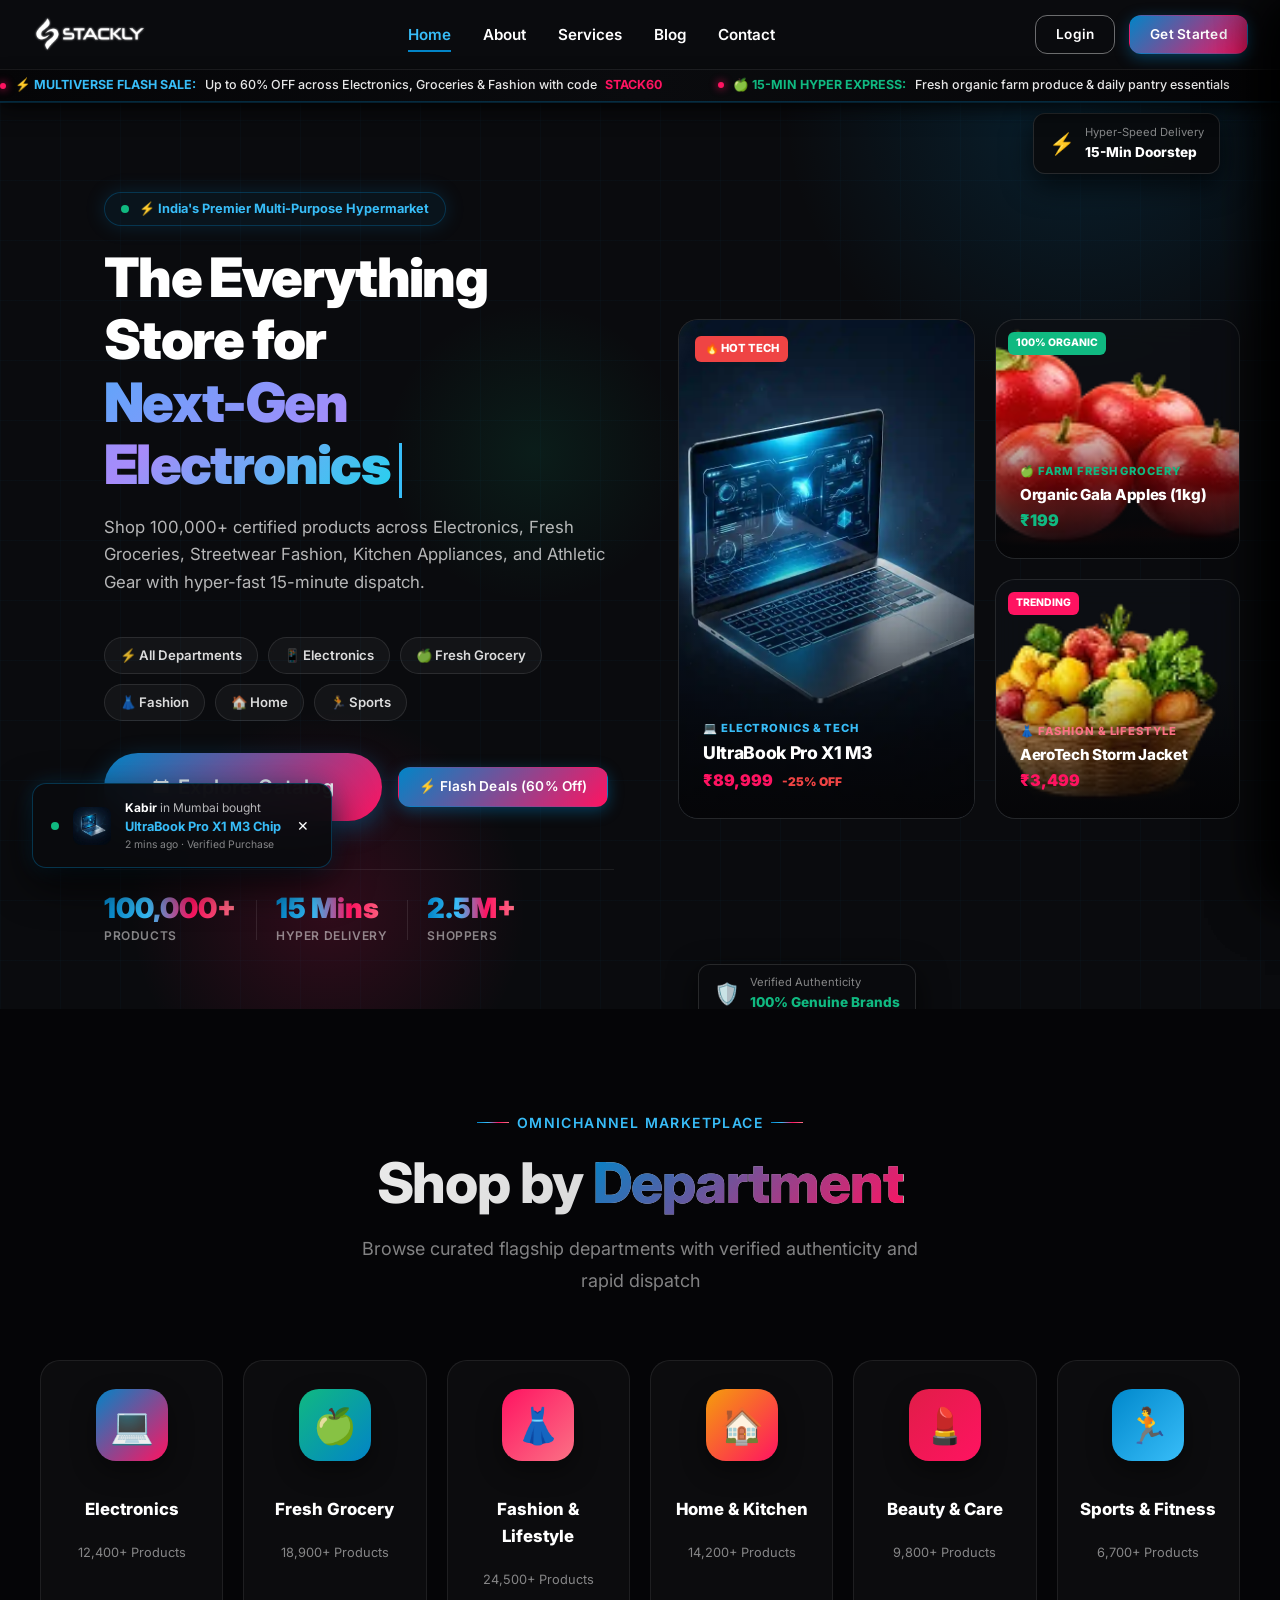
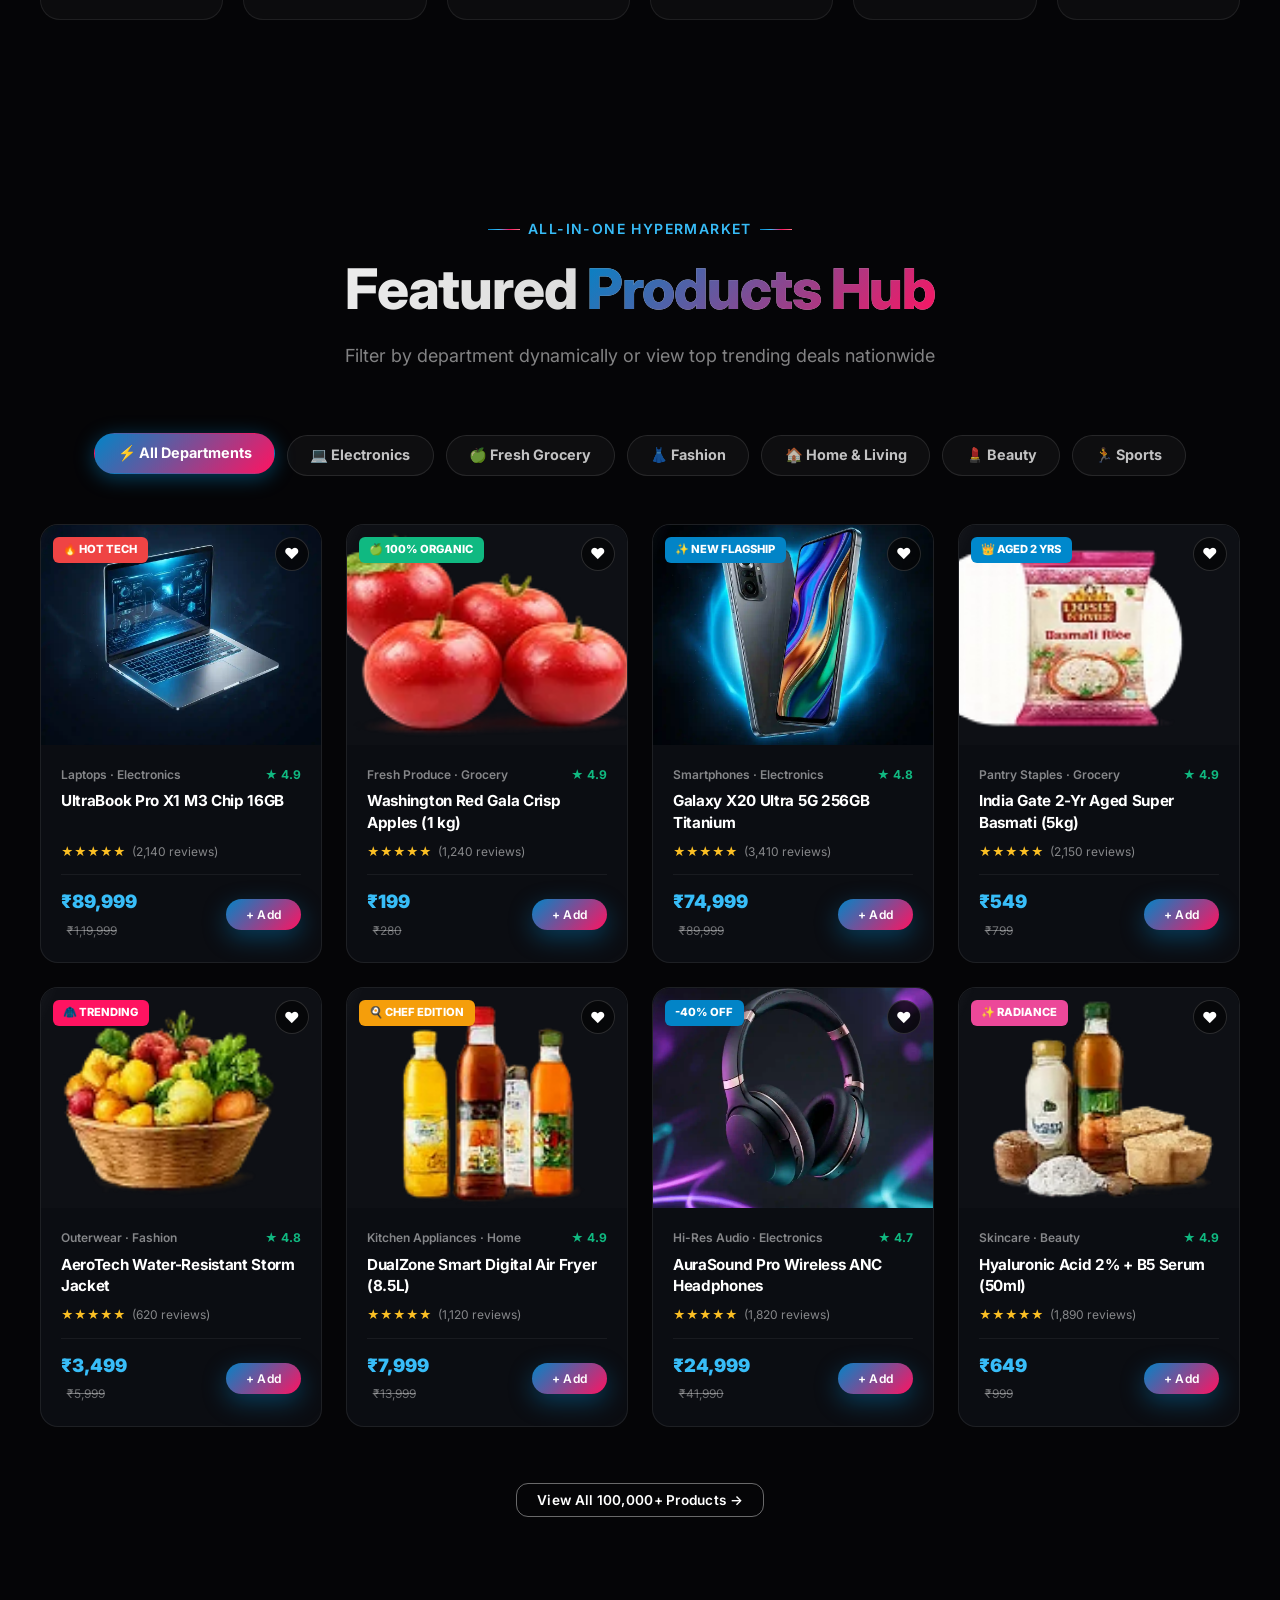
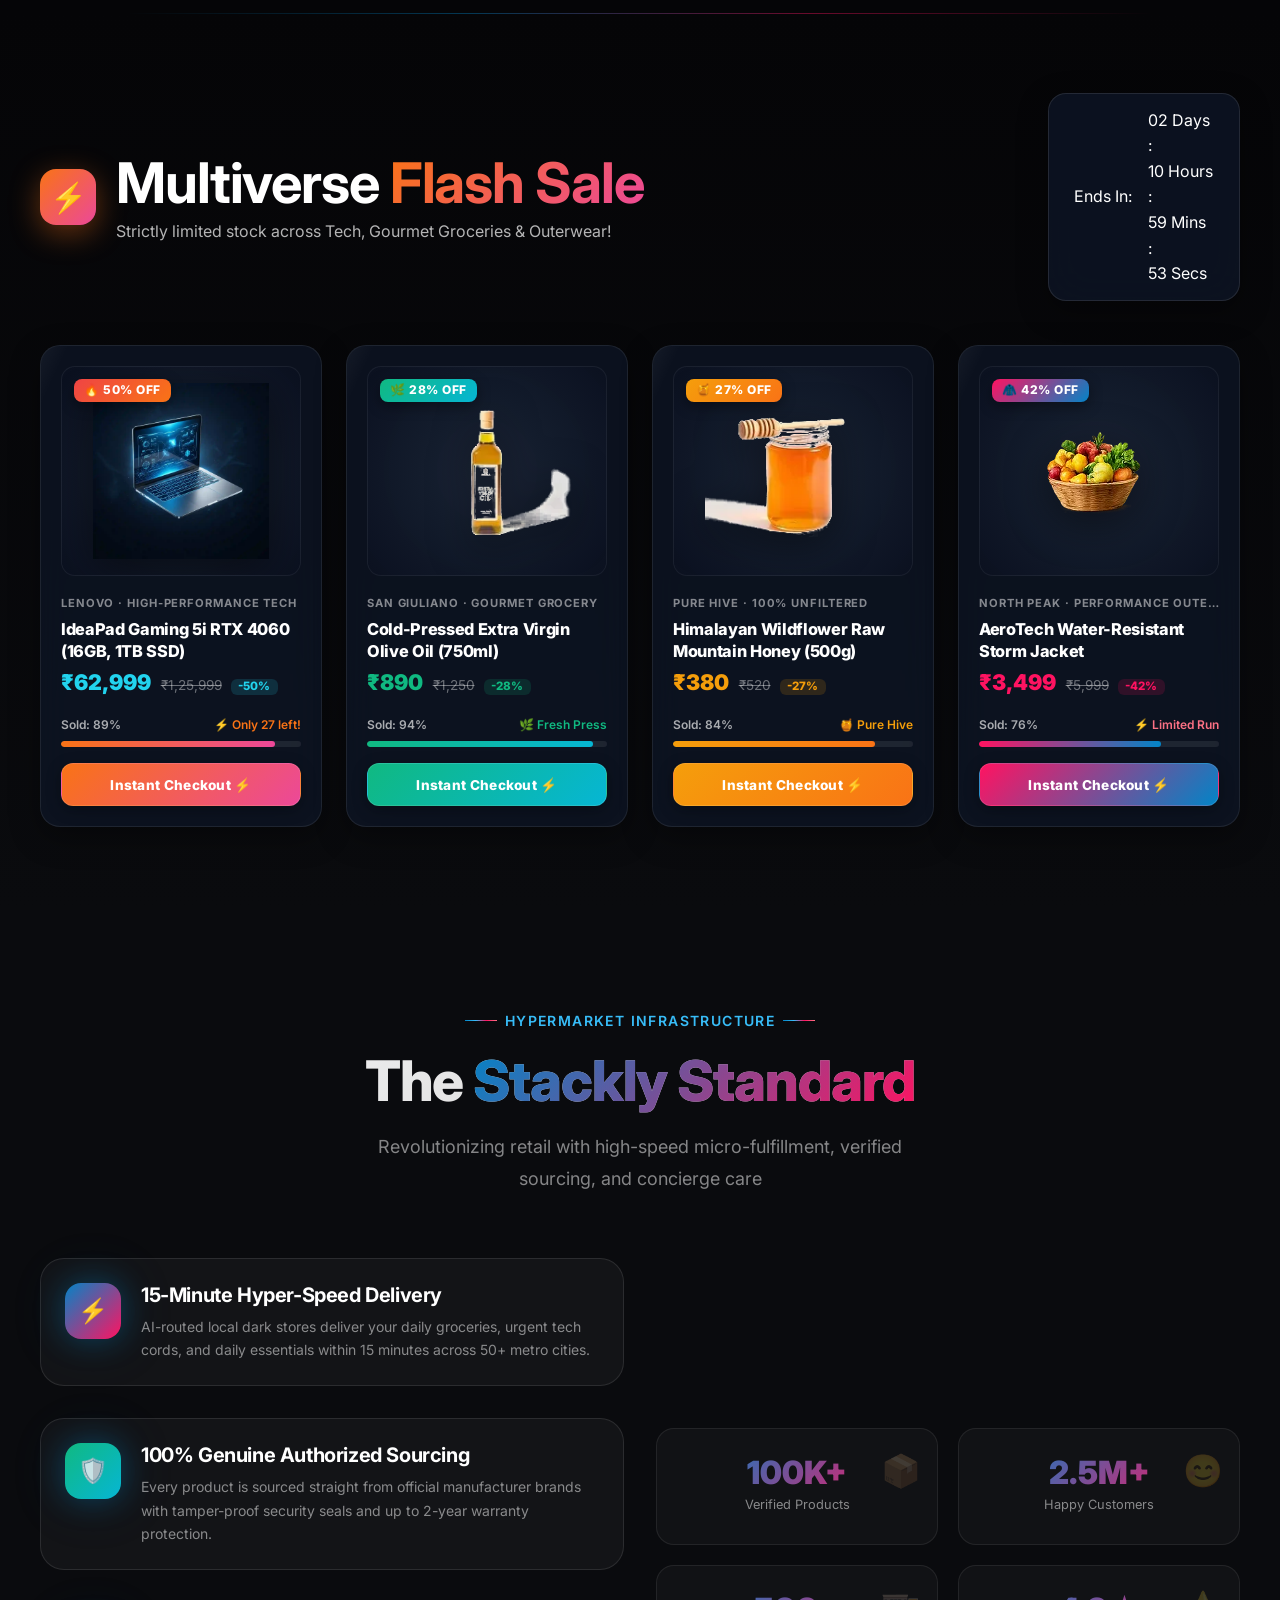
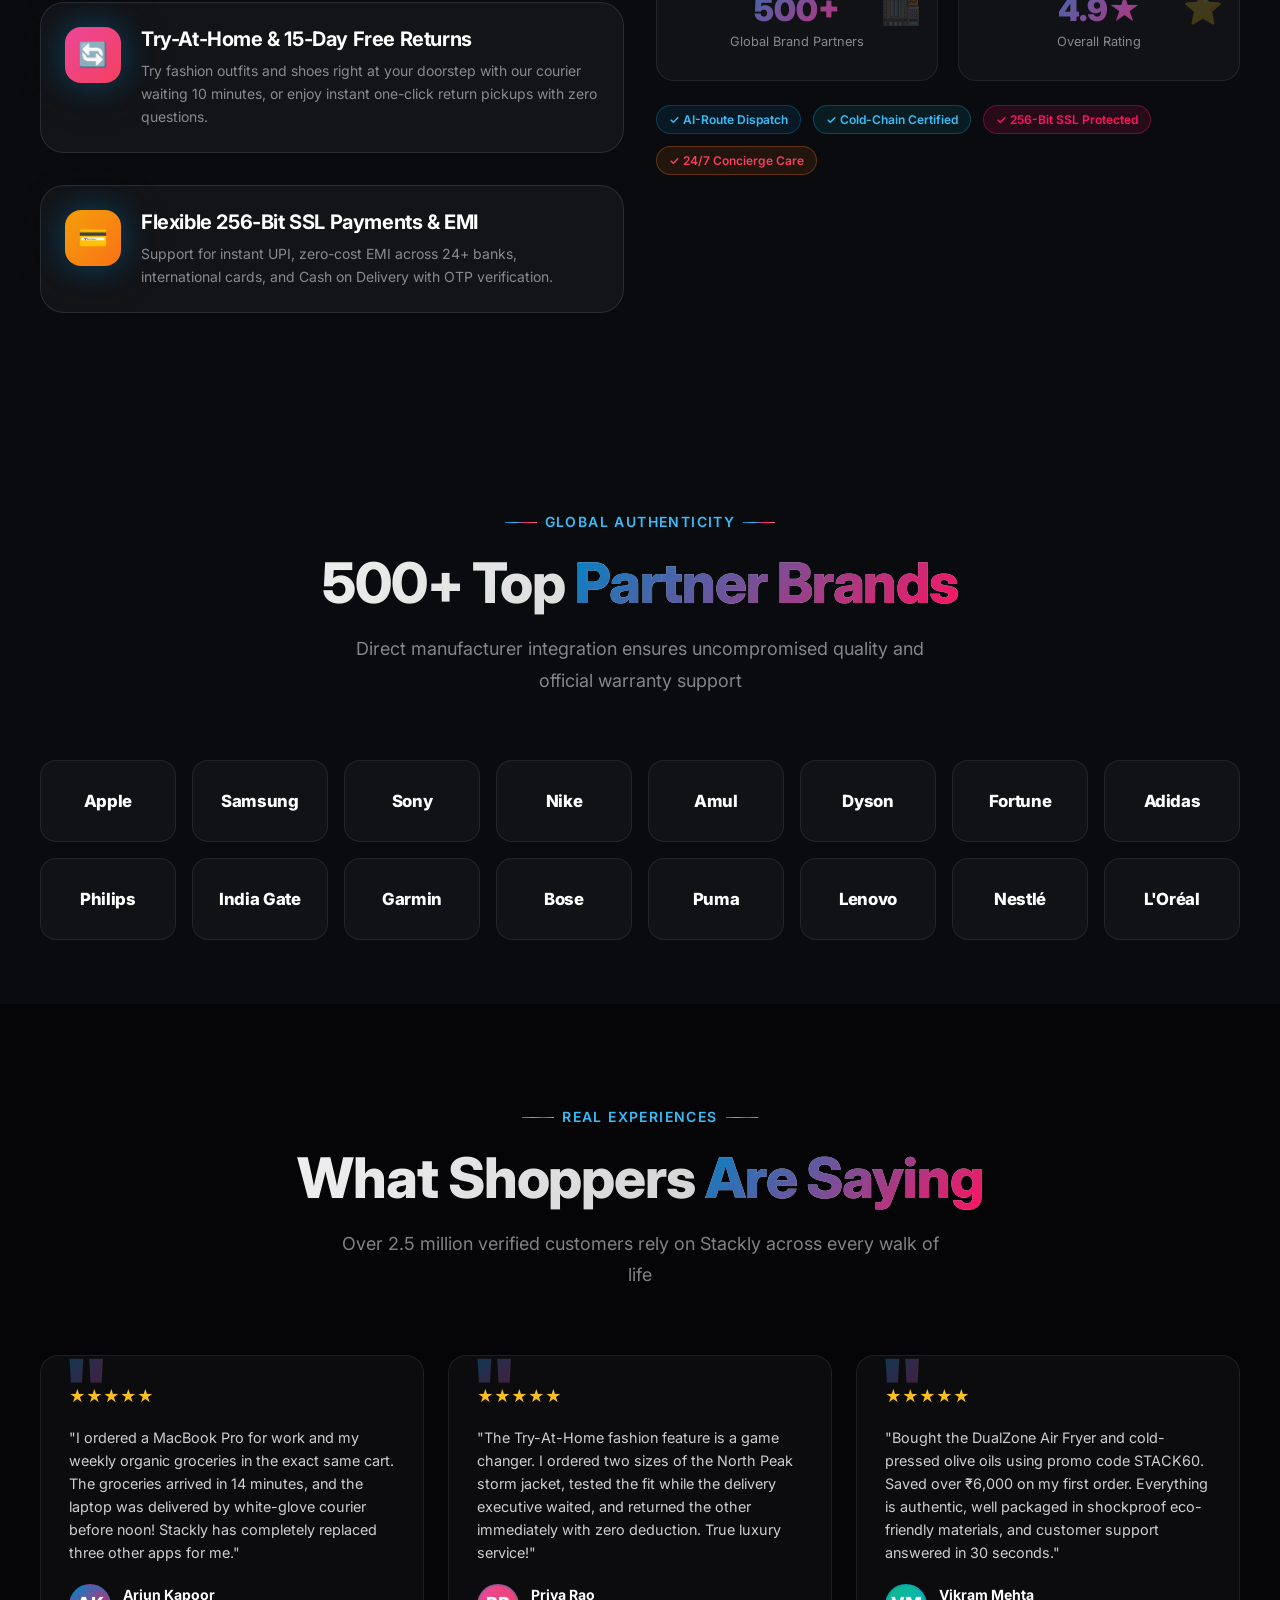
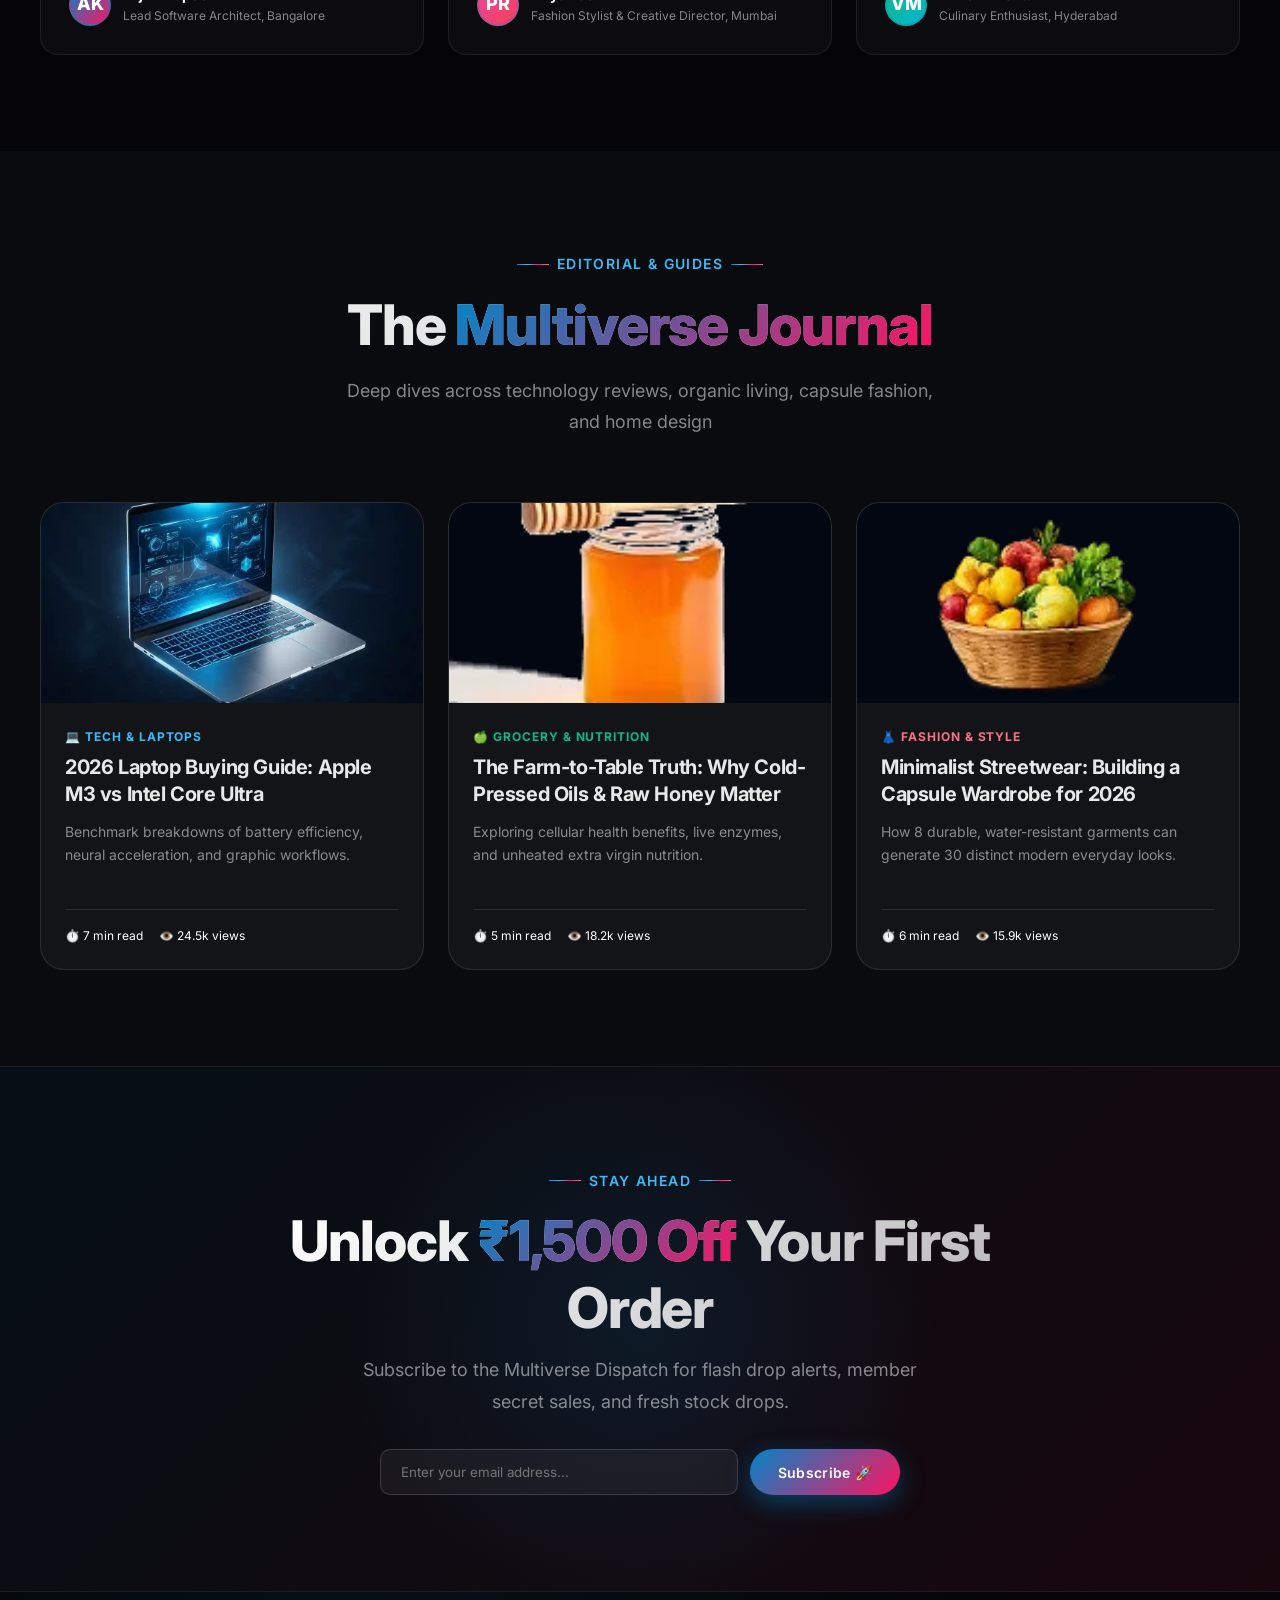
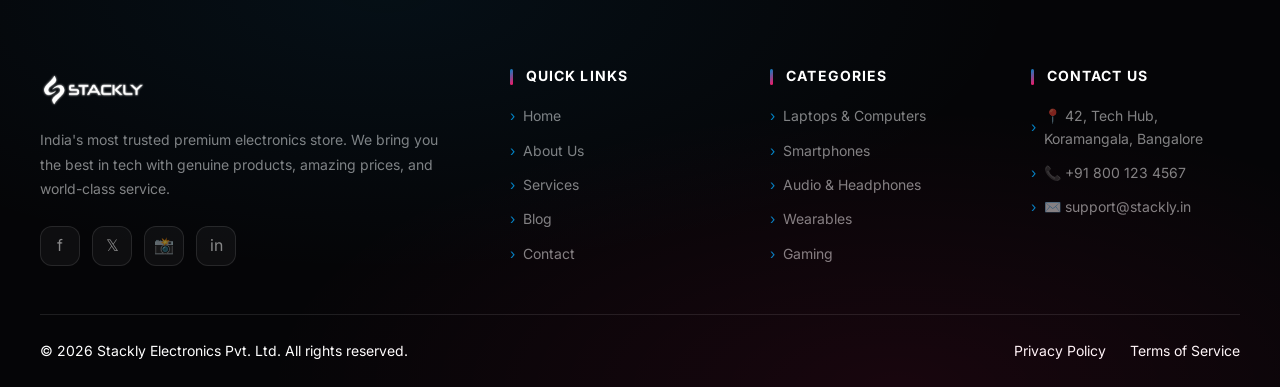
==== commit eb882afb: "hi" ====
--- a/index.html
+++ b/index.html
@@ -664,7 +664,7 @@
             <img src="images/product-laptop.webp" alt="UltraBook Pro X1 M3" class="product-card__image" loading="lazy" />
             <button class="product-card__fav trigger-wishlist" onclick="event.stopPropagation(); StacklyStore.toggleWishlist('p-laptop-1')">❤️</button>
             <div class="product-card__overlay">
-              <button class="btn btn-secondary btn-sm" onclick="StacklyStore.openQuickView('p-laptop-1')">Quick View</button>
+              <button class="btn btn-secondary btn-sm" onclick="window.location.href='404.html'">Quick View</button>
             </div>
           </div>
           <div class="product-card__body">
@@ -694,7 +694,7 @@
             <img src="images/product-apples.webp" alt="Fresh Washington Gala Apples" class="product-card__image" loading="lazy" />
             <button class="product-card__fav trigger-wishlist" onclick="event.stopPropagation(); StacklyStore.toggleWishlist('p-groc-1')">❤️</button>
             <div class="product-card__overlay">
-              <button class="btn btn-secondary btn-sm" onclick="StacklyStore.openQuickView('p-groc-1')">Quick View</button>
+              <button class="btn btn-secondary btn-sm" onclick="window.location.href='404.html'">Quick View</button>
             </div>
           </div>
           <div class="product-card__body">
@@ -724,7 +724,7 @@
             <img src="images/product-smartphone.webp" alt="Galaxy X20 Ultra 5G" class="product-card__image" loading="lazy" />
             <button class="product-card__fav trigger-wishlist" onclick="event.stopPropagation(); StacklyStore.toggleWishlist('p-phone-1')">❤️</button>
             <div class="product-card__overlay">
-              <button class="btn btn-secondary btn-sm" onclick="StacklyStore.openQuickView('p-phone-1')">Quick View</button>
+              <button class="btn btn-secondary btn-sm" onclick="window.location.href='404.html'">Quick View</button>
             </div>
           </div>
           <div class="product-card__body">
@@ -754,7 +754,7 @@
             <img src="images/product-basmatirice.webp" alt="India Gate Basmati Rice" class="product-card__image" loading="lazy" />
             <button class="product-card__fav trigger-wishlist" onclick="event.stopPropagation(); StacklyStore.toggleWishlist('p-groc-4')">❤️</button>
             <div class="product-card__overlay">
-              <button class="btn btn-secondary btn-sm" onclick="StacklyStore.openQuickView('p-groc-4')">Quick View</button>
+              <button class="btn btn-secondary btn-sm" onclick="window.location.href='404.html'">Quick View</button>
             </div>
           </div>
           <div class="product-card__body">
@@ -784,7 +784,7 @@
             <img src="images/product-jacket.webp" alt="AeroTech Storm Jacket" class="product-card__image" loading="lazy" />
             <button class="product-card__fav trigger-wishlist" onclick="event.stopPropagation(); StacklyStore.toggleWishlist('p-fash-1')">❤️</button>
             <div class="product-card__overlay">
-              <button class="btn btn-secondary btn-sm" onclick="StacklyStore.openQuickView('p-fash-1')">Quick View</button>
+              <button class="btn btn-secondary btn-sm" onclick="window.location.href='404.html'">Quick View</button>
             </div>
           </div>
           <div class="product-card__body">
@@ -814,7 +814,7 @@
             <img src="images/product-airfryer.webp" alt="DualZone Smart Digital Air Fryer" class="product-card__image" loading="lazy" />
             <button class="product-card__fav trigger-wishlist" onclick="event.stopPropagation(); StacklyStore.toggleWishlist('p-home-1')">❤️</button>
             <div class="product-card__overlay">
-              <button class="btn btn-secondary btn-sm" onclick="StacklyStore.openQuickView('p-home-1')">Quick View</button>
+              <button class="btn btn-secondary btn-sm" onclick="window.location.href='404.html'">Quick View</button>
             </div>
           </div>
           <div class="product-card__body">
@@ -844,7 +844,7 @@
             <img src="images/product-headphones.webp" alt="AuraSound Pro Headphones" class="product-card__image" loading="lazy" />
             <button class="product-card__fav trigger-wishlist" onclick="event.stopPropagation(); StacklyStore.toggleWishlist('p-audio-1')">❤️</button>
             <div class="product-card__overlay">
-              <button class="btn btn-secondary btn-sm" onclick="StacklyStore.openQuickView('p-audio-1')">Quick View</button>
+              <button class="btn btn-secondary btn-sm" onclick="window.location.href='404.html'">Quick View</button>
             </div>
           </div>
           <div class="product-card__body">
@@ -874,7 +874,7 @@
             <img src="images/product-serum.webp" alt="Hyaluronic Acid Serum" class="product-card__image" loading="lazy" />
             <button class="product-card__fav trigger-wishlist" onclick="event.stopPropagation(); StacklyStore.toggleWishlist('p-beauty-1')">❤️</button>
             <div class="product-card__overlay">
-              <button class="btn btn-secondary btn-sm" onclick="StacklyStore.openQuickView('p-beauty-1')">Quick View</button>
+              <button class="btn btn-secondary btn-sm" onclick="window.location.href='404.html'">Quick View</button>
             </div>
           </div>
           <div class="product-card__body">
